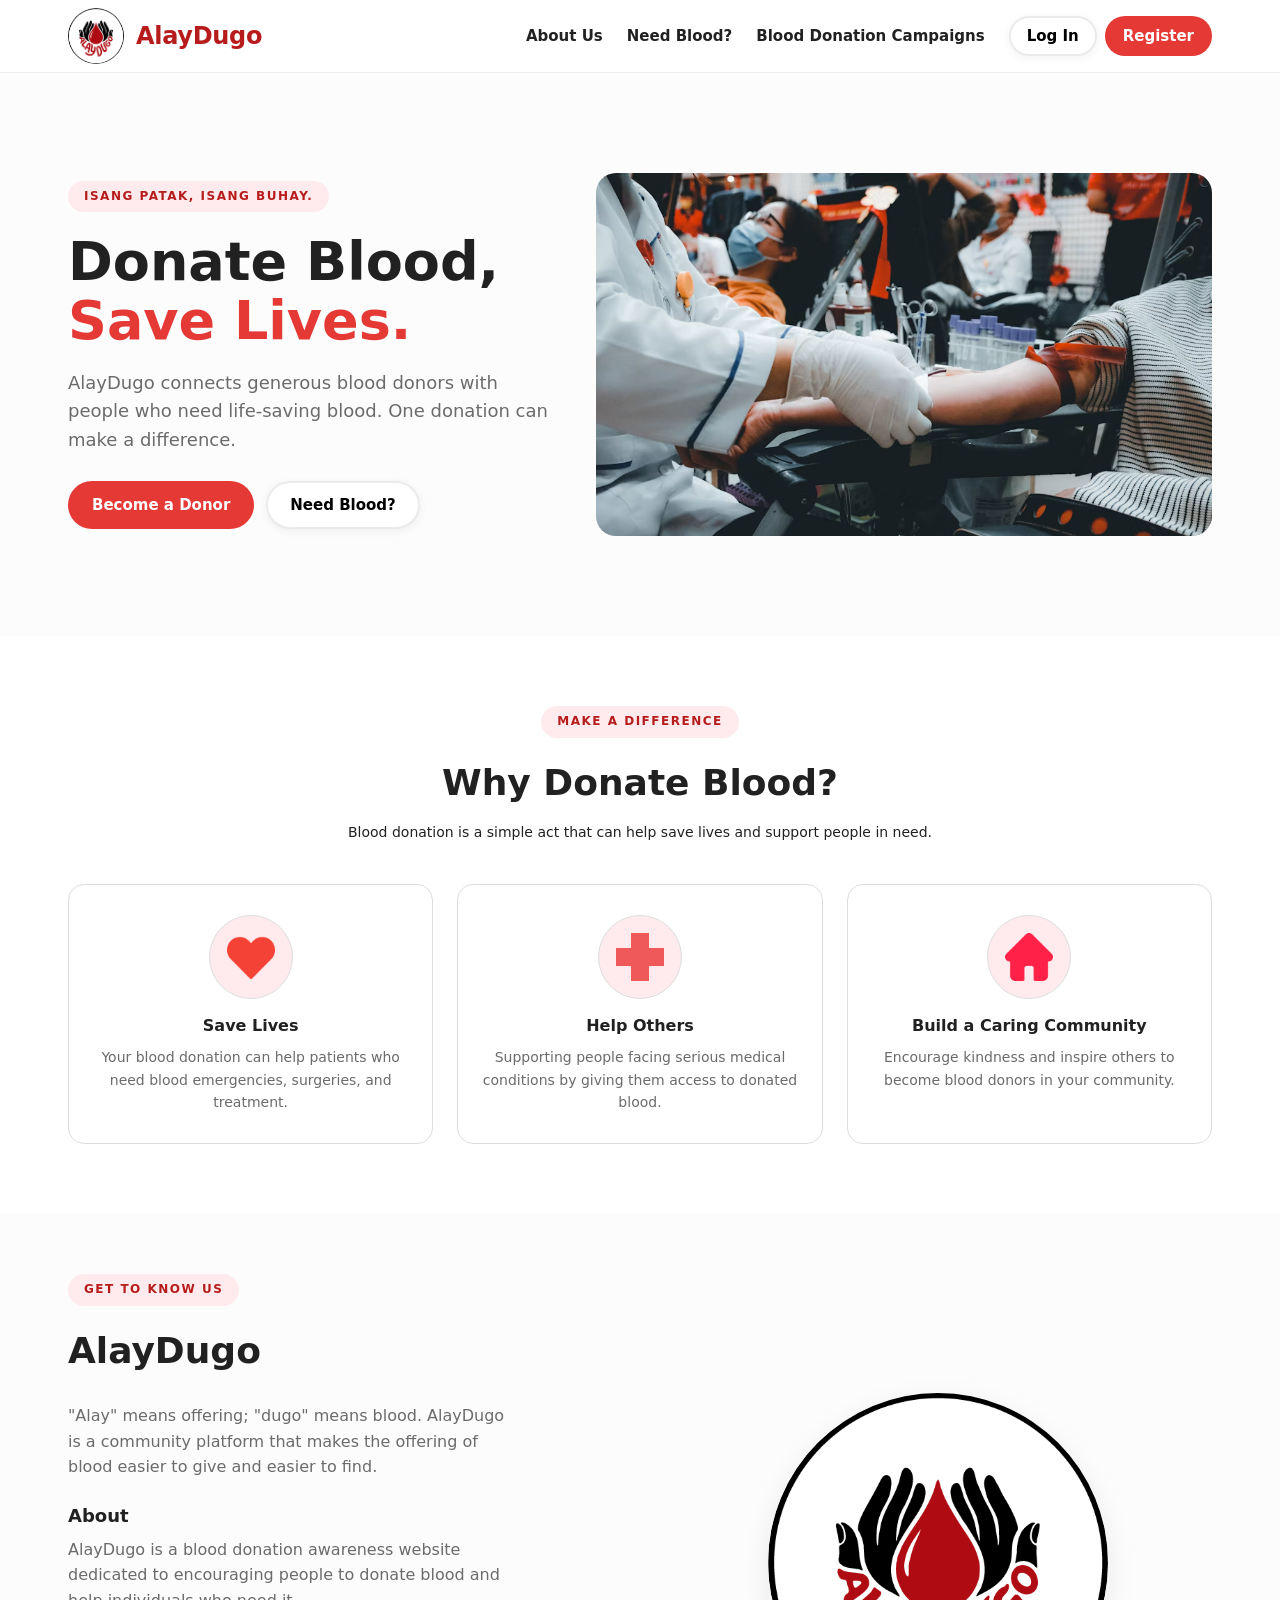
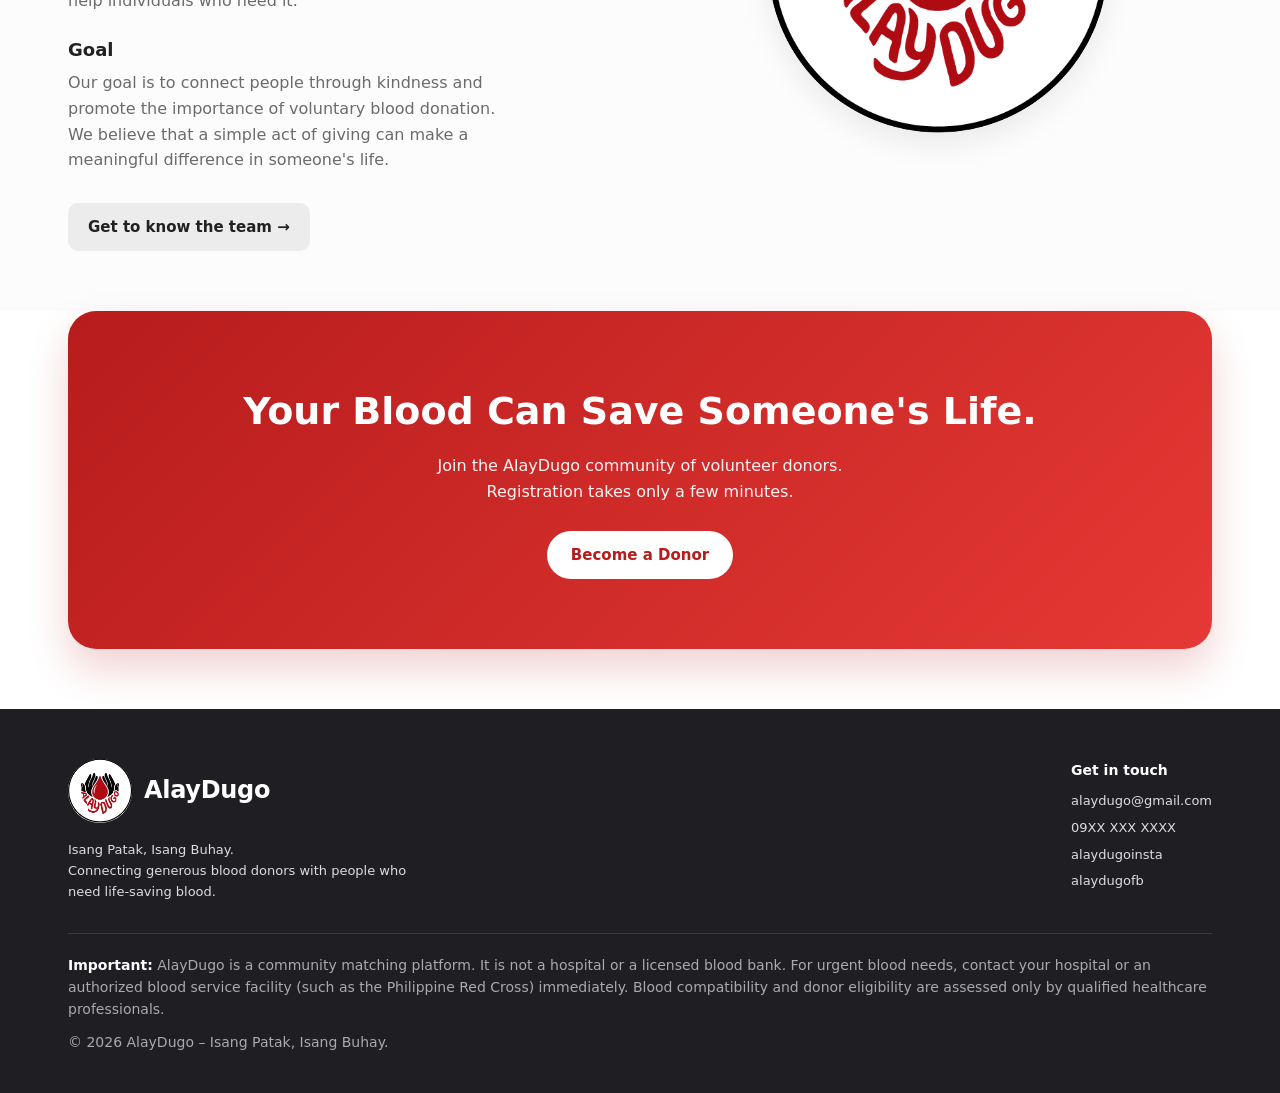
==== index.html @ a831f4d1 "Small changes" ====
<!DOCTYPE html>
<html lang="en">
<head>
  <meta charset="UTF-8">
  <meta name="viewport" content="width=device-width, initial-scale=1.0">
  <title>AlayDugo – Isang Patak, Isang Buhay</title>
  <link rel="stylesheet" href="style.css">
</head>
<body>

  <!-- Navbar -->
  <header>
    <div class="container nav">
      <a href="index.html" class="brand"><span class="brand-logo"><img src="icons/alaydugo-logo.jpg" alt=""></span><span class="brand-name">AlayDugo</span></a>
      <button id="menu-toggle" aria-label="Toggle menu">☰</button>
      <ul id="links">
        <li><a href="about.html">About Us</a></li>
        <li><a href="need_blood.html">Need Blood?</a></li>
        <li><a href="campaigns.html">Blood Donation Campaigns</a></li>
        <li><a href="auth.html#login" class="btn btn-login">Log In</a></li>
        <li><a href="auth.html#register" class="btn btn-red">Register</a></li>
      </ul>
    </div>
  </header>

  <!-- Hero -->
  <section class="hero">
    <div class="container">
      <div>
        <span class="pill">Isang Patak, Isang Buhay.</span>
        <h1>Donate Blood, <span>Save Lives.</span></h1>
        <p>AlayDugo connects generous blood donors with people who need life-saving blood. One donation can make a difference.</p>
        <div class="hero-buttons">
          <a href="auth.html#register" class="btn btn-red join-btn">Become a Donor</a>
          <a href="need_blood.html" class="btn btn-outline">Need Blood?</a>
        </div>
      </div>
      <div class="hero-img">
        <img src="icons/blood_donation.png" alt="Blood donation">
      </div>
    </div>
  </section>

  <!-- Why donate blood -->
  <section class="why" id="why">
    <div class="container">
      <span class="pill">Make a Difference</span>
      <h2>Why Donate Blood?</h2>
      <p class="sub">Blood donation is a simple act that can help save lives and support people in need.</p>

      <div class="cards">
        <div class="card">
          <div class="icon"><img src="icons/heart.png" alt="Save lives"></div>
          <h3>Save Lives</h3>
          <p>Your blood donation can help patients who need blood emergencies, surgeries, and treatment.</p>
        </div>
        <div class="card">
          <div class="icon"><img src="icons/cross.png" alt="Help others"></div>
          <h3>Help Others</h3>
          <p>Supporting people facing serious medical conditions by giving them access to donated blood.</p>
        </div>
        <div class="card">
          <div class="icon"><img src="icons/community.png" alt="Caring community"></div>
          <h3>Build a Caring Community</h3>
          <p>Encourage kindness and inspire others to become blood donors in your community.</p>
        </div>
      </div>
    </div>
  </section>

  <!-- Get to know us -->
  <section class="know">
    <div class="container">
      <div class="know-text">
      <span class="pill">Get to Know Us</span>
      <h2>AlayDugo</h2>
      <p>"Alay" means offering; "dugo" means blood. AlayDugo is a community platform that makes the offering of blood easier to give and easier to find.</p>

      <h3>About</h3>
      <p>AlayDugo is a blood donation awareness website dedicated to encouraging people to donate blood and help individuals who need it.</p>

      <h3>Goal</h3>
      <p>Our goal is to connect people through kindness and promote the importance of voluntary blood donation. We believe that a simple act of giving can make a meaningful difference in someone's life.</p>

      <a href="about.html" class="btn btn-grey">Get to know the team →</a>
      </div>
      <div class="know-logo"><img src="icons/alaydugo-logo.jpg" alt="AlayDugo logo"></div>
    </div>
  </section>

  <!-- Call to action -->
  <section class="cta-section">
    <div class="container">
      <div class="cta">
        <h2>Your Blood Can Save Someone's Life.</h2>
        <p>Join the AlayDugo community of volunteer donors. Registration takes only a few minutes.</p>
        <a href="auth.html#register" class="btn btn-white join-btn">Become a Donor</a>
      </div>
    </div>
  </section>

  <!-- Footer -->
  <footer>
    <div class="container">
      <div class="footer-top">
        <div>
          <a href="index.html" class="brand"><span class="brand-logo"><img src="icons/alaydugo-logo.jpg" alt=""></span><span class="brand-name">AlayDugo</span></a>
          <p class="tag">Isang Patak, Isang Buhay.<br>Connecting generous blood donors with people who need life-saving blood.</p>
        </div>
        <div class="footer-contact">
          <h4>Get in touch</h4>
          <p>alaydugo@gmail.com</p>
          <p>09XX XXX XXXX</p>
          <p>alaydugoinsta</p>
          <p>alaydugofb</p>
        </div>
      </div>

      <div class="footer-bottom">
        <p><strong>Important:</strong> AlayDugo is a community matching platform. It is not a hospital or a licensed blood bank. For urgent blood needs, contact your hospital or an authorized blood service facility (such as the Philippine Red Cross) immediately. Blood compatibility and donor eligibility are assessed only by qualified healthcare professionals.</p>
        <p>© 2026 AlayDugo – Isang Patak, Isang Buhay.</p>
      </div>
    </div>
  </footer>

  <script src="js/script.js"></script>
</body>
</html>
---- style.css ----
:root {
  --primary: #B71C1C;
  --secondary: #E53935;
  --bg: #FFFFFF;
  --light: #F8F9FA;
  --text: #212121;
  --pink: #FFEBEE;
  --muted: #6b6b6b;
  --nav-h: 72px;
}
* { box-sizing: border-box; margin: 0; padding: 0; }
html { scroll-behavior: smooth; }
body { font-family: "Segoe UI", system-ui, Arial, sans-serif; color: var(--text); background: var(--bg); line-height: 1.6; }
a { color: inherit; text-decoration: none; }
.container { max-width: 1240px; margin: 0 auto; padding: 0 48px; }

/* Buttons */
.btn { display: inline-block; padding: 12px 24px; border-radius: 999px; font-weight: 600; font-size: 15px; border: 0; cursor: pointer; transition: transform .2s, box-shadow .2s, background .2s; }
.btn:hover { transform: translateY(-2px); box-shadow: 0 8px 18px rgba(183, 28, 28, .2); }
.btn-red { background: var(--secondary); color: #fff; }
.btn-red:hover { background: var(--primary); }
.btn-white { background: #fff; color: var(--primary); }
.btn-grey { background: #ececec; color: var(--text); border-radius: 10px; padding: 12px 20px; }
.btn-grey:hover { background: var(--pink); color: var(--primary); }
.nav .btn.btn-login { background: #fff; color: #000; font-weight: 600; font-size: 15px; padding: 6px 16px; border: 2px solid #ebebeb; box-shadow: 0 2px 10px rgba(0,0,0,.06); }
.nav .btn.btn-login:hover { background: #fff; color: #000; border-color: #ebebeb; transform: translateY(-2px); box-shadow: 0 8px 18px rgba(183, 28, 28, .2); }

/* Pill label (Our Impact style) */
.pill { display: inline-block; background: var(--pink); color: var(--primary); font-weight: 700; font-size: 12px; letter-spacing: 1.5px; text-transform: uppercase; padding: 6px 16px; border-radius: 999px; }

/* Navbar */
header { position: sticky; top: 0; background: rgba(255,255,255,.95); backdrop-filter: blur(6px); border-bottom: 1px solid #eee; z-index: 10; }
.nav { display: flex; align-items: center; justify-content: space-between; height: var(--nav-h); }
.brand { display: inline-flex; align-items: center; gap: 12px; color: var(--primary); font-size: 24px; font-weight: 800; letter-spacing: -0.3px; }
/* The logo file has white space around the circle, so crop to the circle here */
.brand-logo, .know-logo { position: relative; display: block; flex-shrink: 0; border-radius: 50%; overflow: hidden; }
.brand-logo { width: 56px; height: 56px; }
.brand-logo img, .know-logo img { position: absolute; display: block; max-width: none; width: 209.84%; height: auto; left: -54.92%; top: -21.52%; }
footer .brand-logo { width: 64px; height: 64px; }
.nav ul { display: flex; align-items: center; gap: 24px; list-style: none; }
.nav ul a { font-size: 15px; font-weight: 600; transition: color .2s; }
.nav ul li:nth-last-child(2) { margin-right: -16px; }
.nav ul a:hover { color: var(--secondary); }
.nav .btn { padding: 8px 18px; color: #fff; }
.nav .btn:hover { color: #fff; }
#menu-toggle { display: none; background: none; border: 0; font-size: 26px; cursor: pointer; color: var(--text); }

/* Hero */
.hero { padding: 100px 0; background: #FCFCFD; }
.hero .container { display: grid; grid-template-columns: 0.9fr 1.1fr; align-items: center; gap: 24px; }.hero-img img { width: 100%; height: auto; display: block; border-radius: 20px; }
.hero .pill { margin-bottom: 20px; }
.hero h1 { font-size: 54px; line-height: 1.1; font-weight: 800; }
.hero h1 span { color: var(--secondary); display: block; }
.hero p { color: var(--muted); margin-top: 18px; max-width: 480px; font-size: 18px; }

/* Why donate */
.why { padding: 70px 0; text-align: center; }
.why h2 { font-size: 36px; font-weight: 900; margin: 16px 0 10px; }
.why .sub { font-size: 14px; font-weight: 500; }
.cards { display: grid; grid-template-columns: repeat(3, 1fr); gap: 24px; margin-top: 40px; }
.card { border: 1px solid #ddd; border-radius: 16px; padding: 30px 24px; background: #fff; transition: transform .2s, box-shadow .2s, border-color .2s; }
.card:hover { transform: translateY(-4px); box-shadow: 0 10px 24px rgba(0,0,0,.08); border-color: var(--secondary); }
.icon img { width: 48px; height: 48px; object-fit: contain; display: block; }
.icon { width: 84px; height: 84px; margin: 0 auto 14px; border: 1px solid #ddd; border-radius: 50%; display: grid; place-items: center; background: var(--pink); }
.icon svg { width: 26px; height: 26px; fill: var(--primary); }
.card h3 { font-size: 16px; margin-bottom: 8px; }
.card p { font-size: 14px; color: var(--muted); }

/* Get to know us */
.know { padding: 60px 0; background: #FCFCFD; }
.know .container { display: grid; grid-template-columns: 1fr 1fr; gap: 48px; align-items: center; }
.know-logo { width: 340px; height: 340px; justify-self: center; box-shadow: 0 10px 30px rgba(0,0,0,.08); }
.know h2 { font-size: 36px; font-weight: 900; margin: 16px 0 24px; }
.know h3 { font-size: 18px; margin-bottom: 6px; }
.know p { color: var(--muted); max-width: 440px; margin-bottom: 22px; }
.know .btn { margin-top: 8px; }

/* Meet the team (About Us page) */
.team { padding: 70px 0; text-align: center; }

/* Faded pink-to-white page background (About Us, Contact Us) */
.fade { background: #fff linear-gradient(180deg, #FFEBEE 0, #FFFFFF 380px) no-repeat; }

/* About Us intro */
.about-intro { padding: 60px 0 0; }
.about-intro h1 { font-size: 36px; font-weight: 900; line-height: 1.15; margin-bottom: 18px; }
.about-intro p { color: var(--muted); font-size: 16px; max-width: 950px; }
.team h1 { font-size: 40px; font-weight: 900; margin: 16px 0 10px; }
.team .sub { color: var(--muted); max-width: 600px; margin: 0 auto; }
.team-grid { display: grid; grid-template-columns: repeat(5, 1fr); gap: 24px; margin-top: 40px; }
.member { background: #fff; border-radius: 16px; padding: 36px 16px; box-shadow: 0 4px 20px rgba(0,0,0,.08); transition: transform .2s, box-shadow .2s; }
.member:hover { transform: translateY(-4px); box-shadow: 0 10px 24px rgba(183, 28, 28, .15); }
.avatar { width: 100px; height: 100px; border-radius: 50%; background: var(--pink); display: grid; place-items: center; margin: 0 auto 20px; }
.avatar svg { width: 44px; height: 44px; fill: var(--primary); }
.member h3 { font-size: 18px; margin-bottom: 4px; }
.member p { color: var(--secondary); font-size: 15px; }

/* Contact page */
.contact { background: #fff linear-gradient(180deg, #FFEBEE 0, #FFFFFF 380px) no-repeat; padding: 70px 0; }
.contact-head { text-align: center; }
.contact-head h1, .contact-head h2 { font-size: 36px; font-weight: 900; }
.contact-head p { color: var(--muted); font-size: 15px; margin-top: 8px; }
.contact-grid { display: grid; grid-template-columns: repeat(2, 1fr); gap: 24px; max-width: 820px; margin: 40px auto 0; }
.contact-card { background: #fff; border-radius: 14px; padding: 28px 20px; text-align: center; box-shadow: 0 4px 16px rgba(0,0,0,.06); transition: transform .2s, box-shadow .2s; }
.contact-card:hover { transform: translateY(-4px); box-shadow: 0 10px 24px rgba(0,0,0,.1); }
.c-icon { width: 48px; height: 48px; margin: 0 auto 12px; border-radius: 50%; background: var(--pink); display: grid; place-items: center; }
.c-icon svg { width: 22px; height: 22px; fill: none; stroke: var(--primary); stroke-width: 2; stroke-linecap: round; stroke-linejoin: round; }
.c-icon img { width: 24px; height: 24px; object-fit: contain; display: block; }
.contact-card h3 { font-size: 16px; margin-bottom: 6px; }
.contact-card p { color: var(--muted); font-size: 14px; margin-bottom: 10px; }
.contact-card strong { color: var(--primary); font-size: 14px; }

.contact-merged { background: none; padding: 30px 0 70px; scroll-margin-top: calc(var(--nav-h) + 16px); }

/* Campaigns page (filters only for now) */
.campaigns { padding: 0 0 70px; }
.filters { display: grid; grid-template-columns: 2fr 1.4fr 1fr 1fr auto; gap: 20px; align-items: end; background: #fff; border: 1px solid #eee; border-radius: 22px; padding: 26px 28px; box-shadow: 0 6px 24px rgba(0,0,0,.05); margin-top: 50px; }
.filters label { display: block; font-weight: 600; font-size: 15px; margin-bottom: 8px; }
.filters input, .filters select { width: 100%; height: 50px; padding: 0 18px; border: 1px solid #ddd; border-radius: 12px; font: inherit; font-size: 15px; color: var(--text); background: #fff; }
.filters input:focus, .filters select:focus { outline: none; border-color: var(--secondary); }
.filters .btn-reset { background: #fff; color: #000; border: 2px solid #ebebeb; height: 50px; padding: 0 28px; font-weight: 600; box-shadow: 0 2px 10px rgba(0,0,0,.06); }

/* Need Blood page (static for now) */
.filters-donor { grid-template-columns: 1fr 2fr 1fr auto; }
.donor-count { color: var(--muted); font-size: 14px; margin: 28px 0 14px; }
.donor-grid { display: grid; grid-template-columns: repeat(3, 1fr); gap: 24px; }
.donor-card { display: flex; flex-direction: column; background: #fff; border: 1px solid #eee; border-radius: 22px; padding: 26px; box-shadow: 0 6px 24px rgba(0,0,0,.05); transition: transform .2s, box-shadow .2s; }
.donor-card:hover { transform: translateY(-4px); box-shadow: 0 10px 28px rgba(0,0,0,.09); }
.donor-top { display: flex; gap: 14px; align-items: center; margin-bottom: 14px; }
.badge-type { background: var(--pink); color: var(--primary); font-weight: 800; border-radius: 12px; padding: 12px 14px; min-width: 56px; text-align: center; }
.donor-top h3 { font-size: 18px; margin-bottom: 4px; }
.badge-avail.off { background: #eceff1; color: #546e7a; }
.badge-avail { display: inline-block; background: #E3F5E8; color: #1B6B35; font-size: 13px; font-weight: 600; padding: 2px 12px; border-radius: 999px; }
.donor-loc { color: var(--muted); font-size: 15px; margin-bottom: 8px; }
.btn-inquiry { display: block; width: 100%; margin-top: auto; background: #fff; color: var(--primary); border: 1px solid var(--primary); border-radius: 12px; padding: 12px; font-weight: 700; }
.btn-inquiry:hover { background: var(--pink); box-shadow: none; }

/* Inquiry popup */
.modal { position: fixed; inset: 0; background: rgba(0,0,0,.5); display: none; place-items: center; padding: 20px; z-index: 100; }
.modal.open { display: grid; }
.modal-box { background: #fff; border-radius: 20px; padding: 28px; width: 100%; max-width: 560px; max-height: 90vh; overflow-y: auto; }
.modal-box h3 { font-size: 20px; }
.modal-info { background: #E8F0FE; color: #1a4a8a; border-radius: 12px; padding: 16px 18px; margin: 16px 0 20px; font-size: 15px; }
.modal-box label { display: block; font-weight: 700; margin-bottom: 8px; }
.modal-box textarea { width: 100%; height: 110px; padding: 12px 14px; border: 1px solid #ccc; border-radius: 12px; font: inherit; font-size: 16px; resize: vertical; }
.modal-box textarea:focus { outline: none; border-color: #212121; }
.modal-actions { display: flex; justify-content: flex-end; gap: 12px; margin-top: 20px; }
.modal-actions .btn { border-radius: 10px; padding: 12px 22px; font-weight: 700; }
.modal-cancel { background: #f0f0f0; color: var(--text); }
.modal-send { background: var(--primary); color: #fff; }

.notice + .filters { margin-top: 24px; }

/* Visit our headquarter */
.hq { display: grid; grid-template-columns: 1fr 1.2fr; gap: 50px; align-items: center; margin-top: 80px; }
.hq h2 { font-size: 32px; font-weight: 900; margin-bottom: 14px; }
.hq > div > p { color: var(--muted); max-width: 400px; margin-bottom: 20px; }
.hq-card { display: flex; gap: 14px; align-items: flex-start; background: var(--pink); border-radius: 12px; padding: 18px 20px; max-width: 400px; }
.hq-card .c-icon { margin: 0; flex-shrink: 0; width: 38px; height: 38px; background: #fff; }
.hq-card .c-icon img { width: 20px; height: 20px; }
.hq-card h3 { font-size: 16px; margin-bottom: 4px; }
.hq-card p { color: var(--muted); font-size: 14px; margin: 0; }
.map iframe { width: 100%; height: 340px; border: 0; border-radius: 20px; box-shadow: 0 10px 30px rgba(0,0,0,.12); display: block; }

/* CTA */
.cta-section { padding: 0 0 60px; }
.cta { background: linear-gradient(135deg, var(--primary), var(--secondary)); color: #fff; text-align: center; border-radius: 28px; padding: 70px 24px; box-shadow: 0 20px 40px rgba(183, 28, 28, .2); }
.cta h2 { font-size: 38px; margin-bottom: 12px; }
.cta p { max-width: 460px; margin: 0 auto 26px; opacity: .95; }
.notice { margin-top: 24px; background: #FFF3D6; border: 1px solid #f0dca0; color: #5c4400; padding: 14px 18px; border-radius: 10px; font-size: 15px; }

/* Hero buttons */
.hero-buttons { display: flex; gap: 12px; flex-wrap: wrap; margin-top: 26px; }
.btn-outline { background: #fff; color: #000; border: 2px solid #ebebeb; padding: 10px 22px; box-shadow: 0 2px 10px rgba(0,0,0,.06); }

/* Auth page (log in / register / forgot password) */
.auth { padding: 50px 0 70px; }
.auth-card { background: #fff; border: 1px solid #eee; border-radius: 22px; padding: 40px; max-width: 620px; margin: 0 auto; box-shadow: 0 6px 24px rgba(0,0,0,.05); }
.auth-card h1 { font-size: 30px; font-weight: 900; line-height: 1.2; margin-bottom: 8px; }
.auth-card .auth-sub { color: var(--muted); font-size: 15px; margin-bottom: 22px; }
.auth-card label.lbl { display: block; font-weight: 600; font-size: 14px; margin-bottom: 6px; }
.req { color: var(--secondary); }
.field { margin-bottom: 16px; }
.field input, .field select { width: 100%; height: 48px; padding: 0 14px; border: 1px solid #ddd; border-radius: 12px; font: inherit; font-size: 15px; color: var(--text); background: #fff; }
.field input[type="file"] { height: auto; padding: 0; border: 0; border-radius: 0; background: none; font-size: 15px; }
.field input:focus, .field select:focus { outline: none; border-color: var(--secondary); }
.hint { display: block; font-size: 12px; color: var(--muted); margin-top: 6px; }
.row2 { display: grid; grid-template-columns: 1fr 1fr; gap: 16px; }
.roles { display: grid; grid-template-columns: 1fr 1fr; gap: 14px; margin-bottom: 20px; }
.role { display: block; border: 1px solid #ddd; border-radius: 12px; padding: 14px 16px; cursor: pointer; transition: background .2s, border-color .2s; }
.role input { display: block; margin: 0 auto 8px; accent-color: var(--primary); }
.role strong { display: block; font-size: 14px; }
.role span { font-size: 13px; color: var(--muted); }
.role.selected { background: var(--pink); border-color: var(--primary); }
.consent { display: flex; gap: 10px; align-items: flex-start; font-size: 13px; margin: 6px 0 20px; }
.consent input { width: 18px; height: 18px; margin-top: 2px; flex-shrink: 0; accent-color: var(--primary); }
.auth-card a.red, .consent a { color: var(--primary); }
.btn-auth { display: block; width: 100%; background: var(--primary); color: #fff; padding: 16px; font-size: 16px; border-radius: 999px; box-shadow: 0 10px 20px rgba(183, 28, 28, .25); }
.btn-auth:hover { background: var(--primary); }
.auth-switch { text-align: center; font-size: 14px; color: var(--muted); margin-top: 16px; }
.auth-switch a { color: var(--primary); }
.forgot-link { text-align: right; font-size: 14px; margin: -4px 0 18px; }
.forgot-link a { color: var(--primary); }
.view[hidden] { display: none; }
.form-error { color: var(--primary); font-size: 13px; margin: -10px 0 14px; }
.form-error[hidden] { display: none; }

/* Hidden buttons stay hidden */
.btn[hidden], .join-btn[hidden] { display: none; }

/* Heading row with the New campaign button on the right */
.intro-row { display: flex; justify-content: space-between; align-items: flex-start; gap: 20px; flex-wrap: wrap; }
.intro-row > div { flex: 1 1 0; min-width: 280px; }
.intro-row .btn { flex-shrink: 0; white-space: nowrap; }
.btn-new { background: var(--primary); color: #fff; padding: 14px 26px; font-size: 16px; box-shadow: 0 10px 20px rgba(183, 28, 28, .25); }
.btn-new:hover { background: var(--primary); }

/* Login required card */
.gate-section { padding: 40px 0 70px; }
.gate-card { background: #fff; border: 1px solid #eee; border-radius: 22px; padding: 40px 32px; max-width: 760px; margin: 0 auto; text-align: center; box-shadow: 0 6px 24px rgba(0,0,0,.05); }
.gate-icon { width: 80px; height: 80px; border-radius: 20px; background: var(--pink); display: grid; place-items: center; margin: 0 auto 18px; }
.gate-icon img { width: 36px; height: 36px; object-fit: contain; display: block; }
.gate-card h2 { font-size: 24px; font-weight: 800; margin-bottom: 8px; }
.gate-card p { color: var(--muted); font-size: 17px; max-width: 560px; margin: 0 auto 24px; }
.gate-buttons { display: flex; gap: 14px; justify-content: center; flex-wrap: wrap; }
.btn-solid { background: var(--primary); color: #fff; padding: 14px 34px; font-size: 16px; box-shadow: 0 10px 20px rgba(183, 28, 28, .25); }
.btn-solid:hover { background: var(--primary); }
.btn-ring { background: #fff; color: var(--primary); border: 2px solid var(--primary); padding: 12px 32px; font-size: 16px; }

/* Campaigns */
.filters-camp { grid-template-columns: 2fr 1.4fr 1fr auto; }
.camp-grid { display: grid; grid-template-columns: repeat(3, 1fr); gap: 24px; margin-top: 28px; }
.camp-card { background: #fff; border-radius: 22px; overflow: hidden; box-shadow: 0 8px 28px rgba(0,0,0,.08); transition: transform .2s, box-shadow .2s; }
.camp-card:hover { transform: translateY(-4px); box-shadow: 0 12px 32px rgba(0,0,0,.12); }
.camp-img { position: relative; height: 170px; background: linear-gradient(135deg, var(--secondary), var(--primary)); display: grid; place-items: center; }
.camp-img > img { position: absolute; inset: 0; width: 100%; height: 100%; object-fit: cover; }
.camp-img > svg { width: 44px; height: 44px; fill: rgba(255,255,255,.35); stroke: #fff; stroke-width: 1.5; stroke-linejoin: round; }
.camp-date { position: absolute; top: 12px; left: 12px; background: #fff; border-radius: 12px; padding: 4px 12px; text-align: center; line-height: 1.2; z-index: 1; }
.camp-date span { display: block; }
.camp-date .m { font-size: 11px; font-weight: 800; letter-spacing: 1px; color: var(--primary); }
.camp-date .d { font-size: 18px; font-weight: 800; }
.camp-delete { position: absolute; top: 12px; right: 12px; background: #fff; color: var(--primary); border: 0; border-radius: 999px; padding: 6px 14px; font-size: 13px; font-weight: 700; cursor: pointer; z-index: 1; box-shadow: 0 2px 8px rgba(0,0,0,.15); }
.camp-delete:hover { background: var(--pink); }
.camp-body { padding: 22px; }
.camp-body h3 { font-size: 20px; margin-bottom: 12px; }
.camp-meta { list-style: none; font-size: 14px; color: var(--muted); margin-bottom: 12px; }
.camp-meta li { display: flex; align-items: center; gap: 10px; margin-bottom: 6px; }
.camp-meta svg { width: 16px; height: 16px; flex-shrink: 0; fill: none; stroke: currentColor; stroke-width: 2; stroke-linecap: round; stroke-linejoin: round; }
.camp-desc { color: var(--muted); font-size: 15px; margin-bottom: 18px; }
.btn-register { display: block; width: 100%; background: var(--primary); color: #fff; border: 2px solid var(--primary); padding: 11px; font-weight: 600; }
.btn-register:hover { background: var(--primary); }
.btn-register.registered { background: #fff; color: #000; border-color: #ebebeb; box-shadow: 0 2px 10px rgba(0,0,0,.06); }

/* Popups */
.modal-head { display: flex; justify-content: space-between; align-items: center; margin-bottom: 12px; }
.modal-x { background: none; border: 0; font-size: 28px; line-height: 1; cursor: pointer; color: var(--muted); }
.camp-modal, .confirm-box { max-width: 520px; }
.camp-modal .modal-actions .btn, .confirm-box .modal-actions .btn { border-radius: 999px; }
.camp-modal .modal-cancel, .confirm-box .modal-cancel { background: #fff; border: 2px solid #ebebeb; }
.field textarea { width: 100%; height: 90px; padding: 10px 14px; border: 1px solid #ddd; border-radius: 12px; font: inherit; font-size: 15px; resize: vertical; }
.field textarea:focus { outline: none; border-color: var(--secondary); }

/* Donor extras (Find Blood Donors) */
.upload-box { border: 1.5px dashed #e8a0a8; background: #FFF3F4; border-radius: 12px; padding: 14px; }
.modal-box textarea::placeholder { color: #999; }
.modal-lead { color: var(--muted); font-size: 16px; margin-bottom: 22px; }
.switch-row { display: flex; align-items: center; gap: 14px; margin-bottom: 16px; font-size: 17px; cursor: pointer; position: relative; }
.switch-row input { position: absolute; opacity: 0; width: 0; height: 0; }
.switch { position: relative; width: 52px; height: 30px; background: #cfd8dc; border-radius: 999px; flex-shrink: 0; transition: background .2s; }
.switch::after { content: ""; position: absolute; top: 3px; left: 3px; width: 24px; height: 24px; border-radius: 50%; background: #fff; box-shadow: 0 1px 3px rgba(0,0,0,.3); transition: transform .2s; }
.switch-row input:checked + .switch { background: #1e8449; }
.switch-row input:checked + .switch::after { transform: translateX(22px); }
.switch-row input:focus-visible + .switch { outline: 2px solid var(--primary); outline-offset: 2px; }

/* Popup labels must not override these */
.modal-box .switch-row { display: flex; font-weight: 400; margin-bottom: 16px; }
.modal-box .consent { display: flex; font-weight: 400; margin: 6px 0 20px; }

/* Toast message */
.toast { position: fixed; right: 24px; bottom: 24px; background: #263238; color: #fff; padding: 18px 28px; border-radius: 16px; font-size: 17px; z-index: 200; opacity: 0; transform: translateY(10px); transition: opacity .3s, transform .3s; }
.toast.show { opacity: 1; transform: none; }

/* Donor notes and blood requests (Find Blood Donors) */
.donor-last, .donor-notes { color: var(--muted); font-size: 14px; margin-bottom: 8px; }
.donor-last strong, .donor-notes strong { color: var(--text); }
/* whatever the last line of text is, keep a gap above the Send Inquiry button */
.donor-card > p:last-of-type { margin-bottom: 16px; }
.requests { margin-top: 70px; text-align: left; }
.requests h2 { font-size: 32px; font-weight: 900; margin: 14px 0 8px; }
.rq-sub { color: var(--muted); max-width: 560px; margin-bottom: 30px; }
.rq-grid { display: grid; grid-template-columns: repeat(2, 1fr); gap: 24px; }
.rq-card { display: flex; flex-direction: column; background: #fff; border: 1px solid #f3d3d8; border-radius: 18px; padding: 22px 24px; }
.rq-top { display: flex; justify-content: space-between; align-items: center; margin-bottom: 14px; }
.rq-units { color: var(--primary); font-weight: 700; font-size: 14px; }
.rq-card h3 { font-size: 20px; margin-bottom: 12px; }
.rq-card p { font-size: 14px; color: var(--muted); margin-bottom: 8px; }
.rq-card p strong { color: var(--text); }
.rq-info { background: var(--pink); border-radius: 10px; padding: 12px 14px; margin: 6px 0 18px; }
.rq-spacer { flex: 1; min-height: 14px; }
.btn-apply { display: block; width: 100%; margin-top: auto; background: var(--primary); color: #fff; padding: 14px; font-weight: 700; }
.btn-apply:hover { background: var(--primary); }
.modal-box.rq-modal { max-width: 720px; }
.rq-modal .req { color: var(--text); }
.rq-modal .field input:focus, .rq-modal .field select:focus, .rq-modal .field textarea:focus { border-color: #212121; }

/* Footer */
footer { background: #1f1f23; color: #ddd; padding: 50px 0 30px; }
footer .brand { color: #fff; }
footer .tag { margin-top: 10px; max-width: 360px; font-size: 13px; }
.footer-top { display: flex; justify-content: space-between; gap: 30px; flex-wrap: wrap; }
.footer-contact h4 { font-size: 14px; color: #fff; margin-bottom: 10px; }
.footer-contact p { display: flex; align-items: center; gap: 8px; font-size: 13px; margin-bottom: 6px; }
.footer-bottom { border-top: 1px solid #3a3a40; margin-top: 30px; padding-top: 20px; font-size: 14px; color: #aaa; }
.footer-bottom p { margin-bottom: 10px; }
.footer-bottom strong { color: #fff; }

/* Responsive */
@media (max-width: 800px) {
  :root { --nav-h: 64px; }
  .brand { font-size: 20px; gap: 10px; }
  .brand-logo { width: 44px; height: 44px; }
  .know .container { grid-template-columns: 1fr; }
  .know-logo { width: 240px; height: 240px; }
  .container { padding: 0 20px; }
  .hero .container { grid-template-columns: 1fr; }
  #menu-toggle { display: block; }
  .nav ul { display: none; position: absolute; top: var(--nav-h); left: 0; right: 0; background: #fff; flex-direction: column; align-items: flex-start; padding: 16px 20px 20px; border-bottom: 1px solid #eee; }
  .nav ul.open { display: flex; }
  .hero { padding: 40px 0; }
  .hero h1 { font-size: 40px; }
  .cards { grid-template-columns: 1fr; }
  .cta h2 { font-size: 28px; }
  .team-grid { grid-template-columns: repeat(2, 1fr); }
  .contact-grid, .hq, .filters { grid-template-columns: 1fr; }
  .donor-grid, .camp-grid, .rq-grid { grid-template-columns: 1fr; }
  .row2, .roles { grid-template-columns: 1fr; }
  .auth-card { padding: 28px 20px; }
}
@media (min-width: 801px) and (max-width: 1000px) {
  .team-grid { grid-template-columns: repeat(3, 1fr); }
  .donor-grid, .camp-grid { grid-template-columns: repeat(2, 1fr); }
}
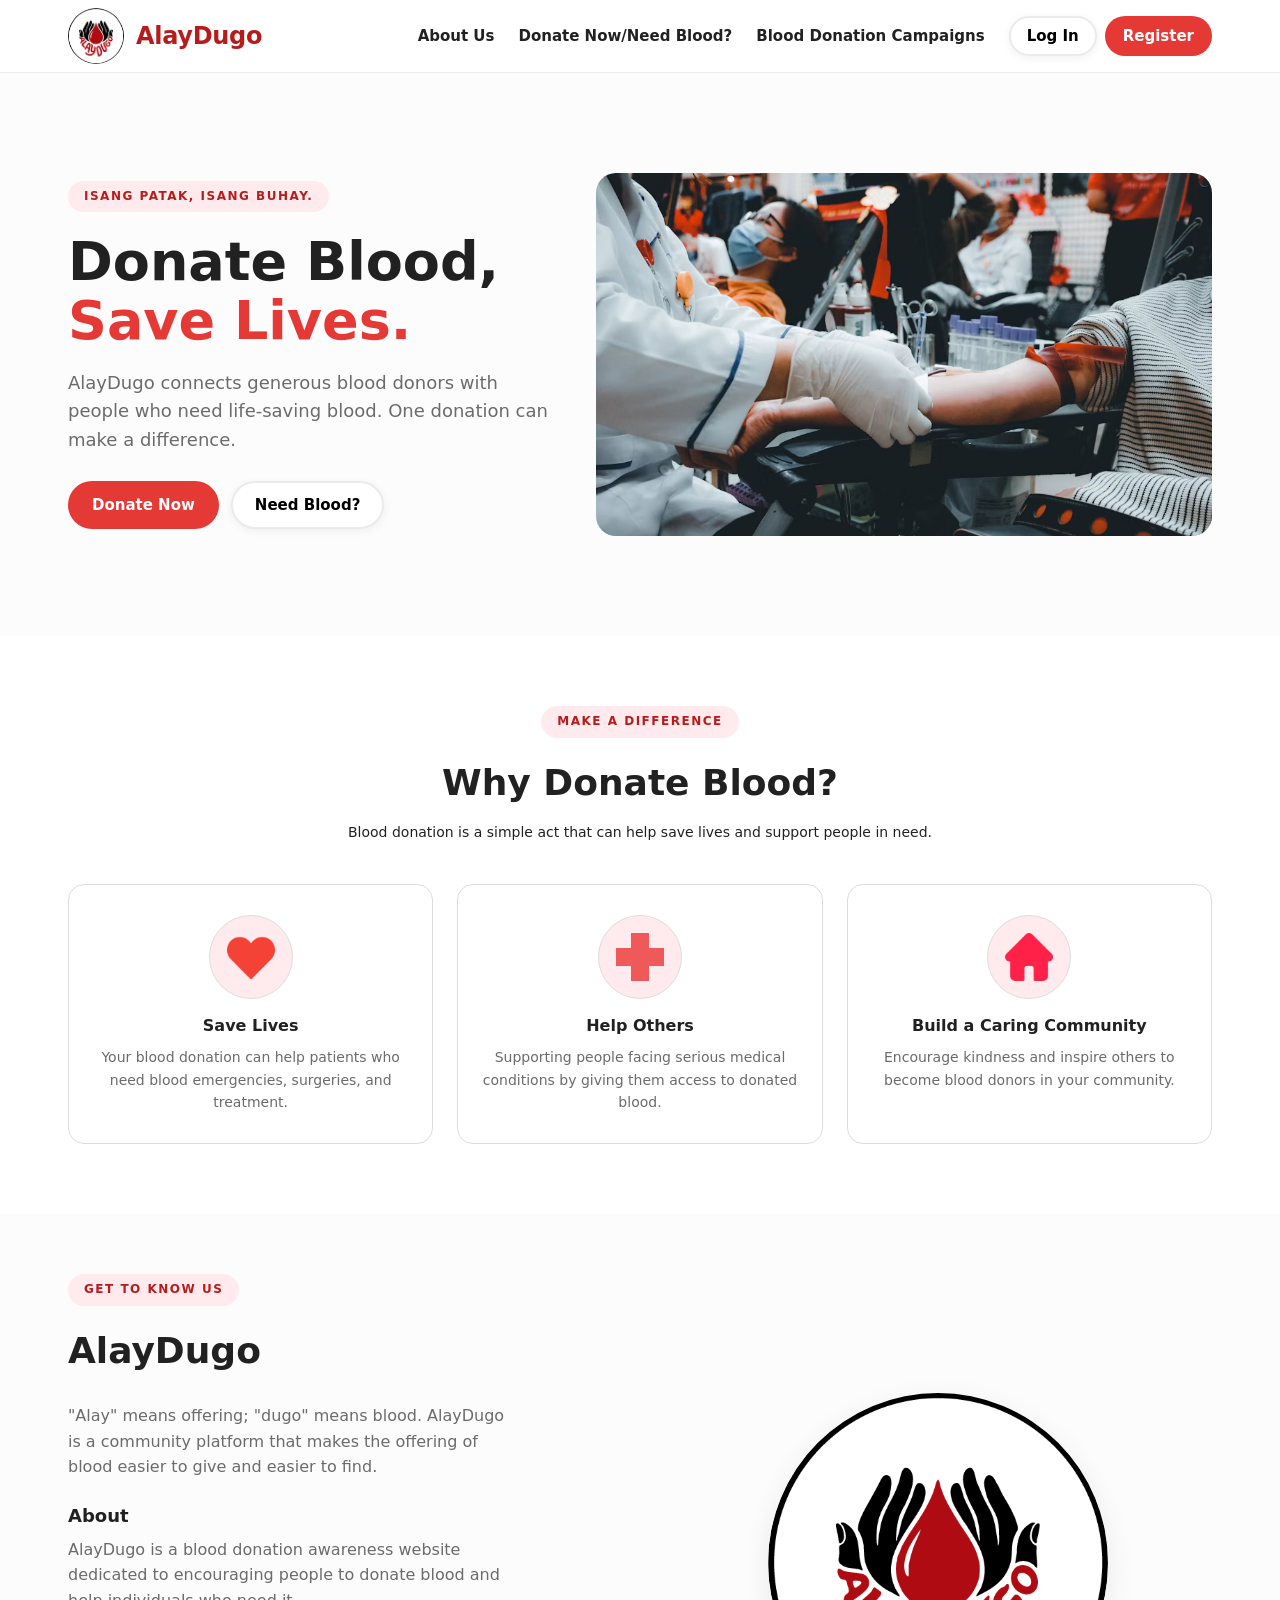
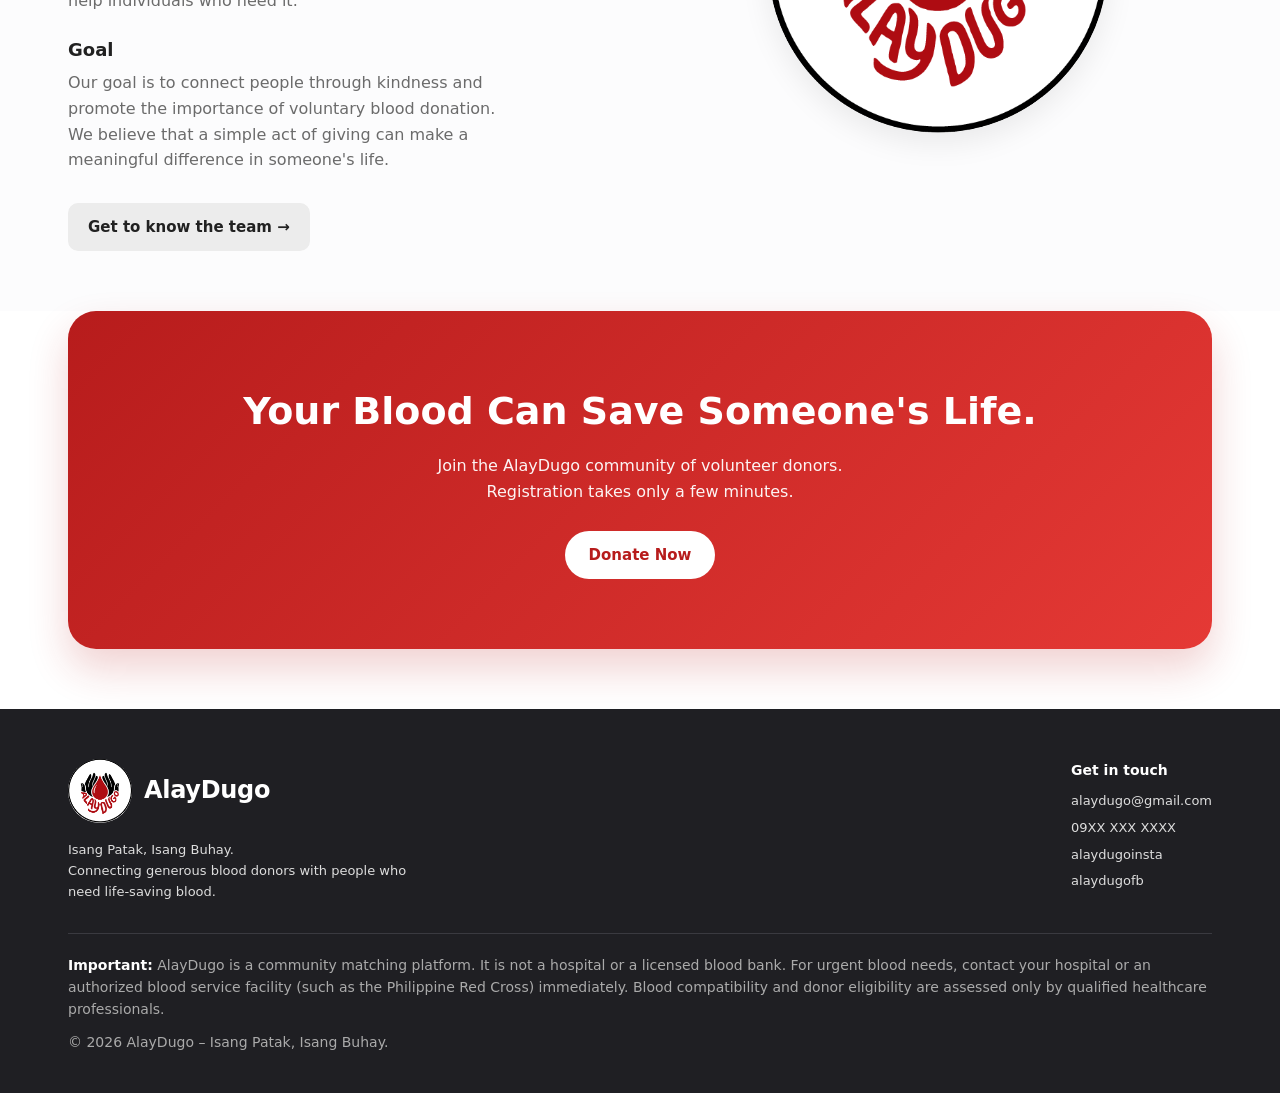
==== commit 83170b44: "big changes in need blood page" ====
--- a/index.html
+++ b/index.html
@@ -4,6 +4,7 @@
   <meta charset="UTF-8">
   <meta name="viewport" content="width=device-width, initial-scale=1.0">
   <title>AlayDugo – Isang Patak, Isang Buhay</title>
+  <link rel="icon" type="image/png" href="icons/favicon.png">
   <link rel="stylesheet" href="style.css">
 </head>
 <body>
@@ -15,7 +16,7 @@
       <button id="menu-toggle" aria-label="Toggle menu">☰</button>
       <ul id="links">
         <li><a href="about.html">About Us</a></li>
-        <li><a href="need_blood.html">Need Blood?</a></li>
+        <li><a href="need_blood.html">Donate Now/Need Blood?</a></li>
         <li><a href="campaigns.html">Blood Donation Campaigns</a></li>
         <li><a href="auth.html#login" class="btn btn-login">Log In</a></li>
         <li><a href="auth.html#register" class="btn btn-red">Register</a></li>
@@ -31,7 +32,7 @@
         <h1>Donate Blood, <span>Save Lives.</span></h1>
         <p>AlayDugo connects generous blood donors with people who need life-saving blood. One donation can make a difference.</p>
         <div class="hero-buttons">
-          <a href="auth.html#register" class="btn btn-red join-btn">Become a Donor</a>
+          <a href="need_blood.html" class="btn btn-red">Donate Now</a>
           <a href="need_blood.html" class="btn btn-outline">Need Blood?</a>
         </div>
       </div>
@@ -94,7 +95,7 @@
       <div class="cta">
         <h2>Your Blood Can Save Someone's Life.</h2>
         <p>Join the AlayDugo community of volunteer donors. Registration takes only a few minutes.</p>
-        <a href="auth.html#register" class="btn btn-white join-btn">Become a Donor</a>
+        <a href="need_blood.html" class="btn btn-white">Donate Now</a>
       </div>
     </div>
   </section>
--- a/style.css
+++ b/style.css
@@ -122,6 +122,33 @@
 
 /* Need Blood page (static for now) */
 .filters-donor { grid-template-columns: 1fr 2fr 1fr auto; }
+.filters-find { grid-template-columns: 1fr 1fr auto; }
+.find-error { margin: 14px 0 0; font-size: 14px; }
+.res-h { font-size: 24px; font-weight: 800; margin: 36px 0 16px; }
+#res-top { margin-bottom: 8px; }
+.hosp-list { display: grid; grid-template-columns: repeat(2, 1fr); gap: 24px; }
+.hosp-card { display: flex; flex-direction: column; background: #fff; border: 1px solid #eee; border-radius: 22px; padding: 26px; box-shadow: 0 6px 24px rgba(0,0,0,.05); }
+.hosp-card.top { border: 2px solid var(--secondary); max-width: 640px; box-shadow: 0 10px 30px rgba(183,28,28,.12); }
+.hosp-flag { align-self: flex-start; background: var(--primary); color: #fff; font-size: 12px; font-weight: 700; letter-spacing: .5px; padding: 4px 14px; border-radius: 999px; margin-bottom: 14px; }
+.hosp-head { display: flex; gap: 14px; align-items: center; margin-bottom: 16px; }
+.hosp-rank { background: var(--pink); color: var(--primary); font-weight: 800; border-radius: 12px; padding: 10px 14px; min-width: 56px; text-align: center; }
+.hosp-units { display: flex; align-items: baseline; gap: 10px; background: var(--pink); border-radius: 14px; padding: 14px 18px; margin-bottom: 16px; }
+.hosp-units-num { font-size: 34px; font-weight: 800; color: var(--primary); line-height: 1; }
+.hosp-units-text { font-size: 15px; font-weight: 600; }
+.hosp-need { font-weight: 700; color: var(--primary); margin-bottom: 12px; }
+.hosp-need.urgent { color: #b00020; }
+.hosp-dates { background: #f6f8fa; border-radius: 14px; padding: 14px 18px; margin-bottom: 16px; font-size: 14px; }
+.hosp-dates ul { list-style: none; margin-top: 8px; }
+.hosp-dates li { margin-bottom: 4px; color: var(--muted); }
+.hosp-head h3 { font-size: 18px; margin-bottom: 2px; }
+.hosp-area { color: var(--muted); font-size: 14px; }
+.hosp-row { color: var(--muted); font-size: 14px; margin-bottom: 8px; }
+.hosp-row strong { color: var(--text); }
+.hosp-btn { margin-top: auto; }
+.hosp-card .hosp-row:last-of-type { margin-bottom: 16px; }
+.badge-avail.low { background: #FFF3D6; color: #8a6100; }
+.res-none { background: #fff; border: 1px solid #eee; border-radius: 16px; padding: 20px 24px; color: var(--muted); }
+.sample-note { margin-top: 28px; font-size: 13px; color: var(--muted); }
 .donor-count { color: var(--muted); font-size: 14px; margin: 28px 0 14px; }
 .donor-grid { display: grid; grid-template-columns: repeat(3, 1fr); gap: 24px; }
 .donor-card { display: flex; flex-direction: column; background: #fff; border: 1px solid #eee; border-radius: 22px; padding: 26px; box-shadow: 0 6px 24px rgba(0,0,0,.05); transition: transform .2s, box-shadow .2s; }
@@ -239,8 +266,12 @@
 .camp-date span { display: block; }
 .camp-date .m { font-size: 11px; font-weight: 800; letter-spacing: 1px; color: var(--primary); }
 .camp-date .d { font-size: 18px; font-weight: 800; }
-.camp-delete { position: absolute; top: 12px; right: 12px; background: #fff; color: var(--primary); border: 0; border-radius: 999px; padding: 6px 14px; font-size: 13px; font-weight: 700; cursor: pointer; z-index: 1; box-shadow: 0 2px 8px rgba(0,0,0,.15); }
+.camp-delete { position: absolute; top: 12px; right: 12px; width: 32px; height: 32px; background: #fff; border: 0; border-radius: 50%; display: grid; place-items: center; cursor: pointer; z-index: 1; box-shadow: 0 2px 8px rgba(0,0,0,.15); }
+.camp-delete img { width: 16px; height: 16px; object-fit: contain; display: block; }
 .camp-delete:hover { background: var(--pink); }
+.camp-edit { position: absolute; top: 12px; right: 52px; width: 32px; height: 32px; background: #fff; border: 0; border-radius: 50%; display: grid; place-items: center; cursor: pointer; z-index: 1; box-shadow: 0 2px 8px rgba(0,0,0,.15); }
+.camp-edit:hover { background: var(--pink); }
+.camp-edit img { width: 16px; height: 16px; object-fit: contain; display: block; }
 .camp-body { padding: 22px; }
 .camp-body h3 { font-size: 20px; margin-bottom: 12px; }
 .camp-meta { list-style: none; font-size: 14px; color: var(--muted); margin-bottom: 12px; }
@@ -332,6 +363,7 @@
   .cta h2 { font-size: 28px; }
   .team-grid { grid-template-columns: repeat(2, 1fr); }
   .contact-grid, .hq, .filters { grid-template-columns: 1fr; }
+  .hosp-list { grid-template-columns: 1fr; }
   .donor-grid, .camp-grid, .rq-grid { grid-template-columns: 1fr; }
   .row2, .roles { grid-template-columns: 1fr; }
   .auth-card { padding: 28px 20px; }
@@ -339,4 +371,5 @@
 @media (min-width: 801px) and (max-width: 1000px) {
   .team-grid { grid-template-columns: repeat(3, 1fr); }
   .donor-grid, .camp-grid { grid-template-columns: repeat(2, 1fr); }
-}+}
+.addr-hint { margin: -6px 0 16px; }
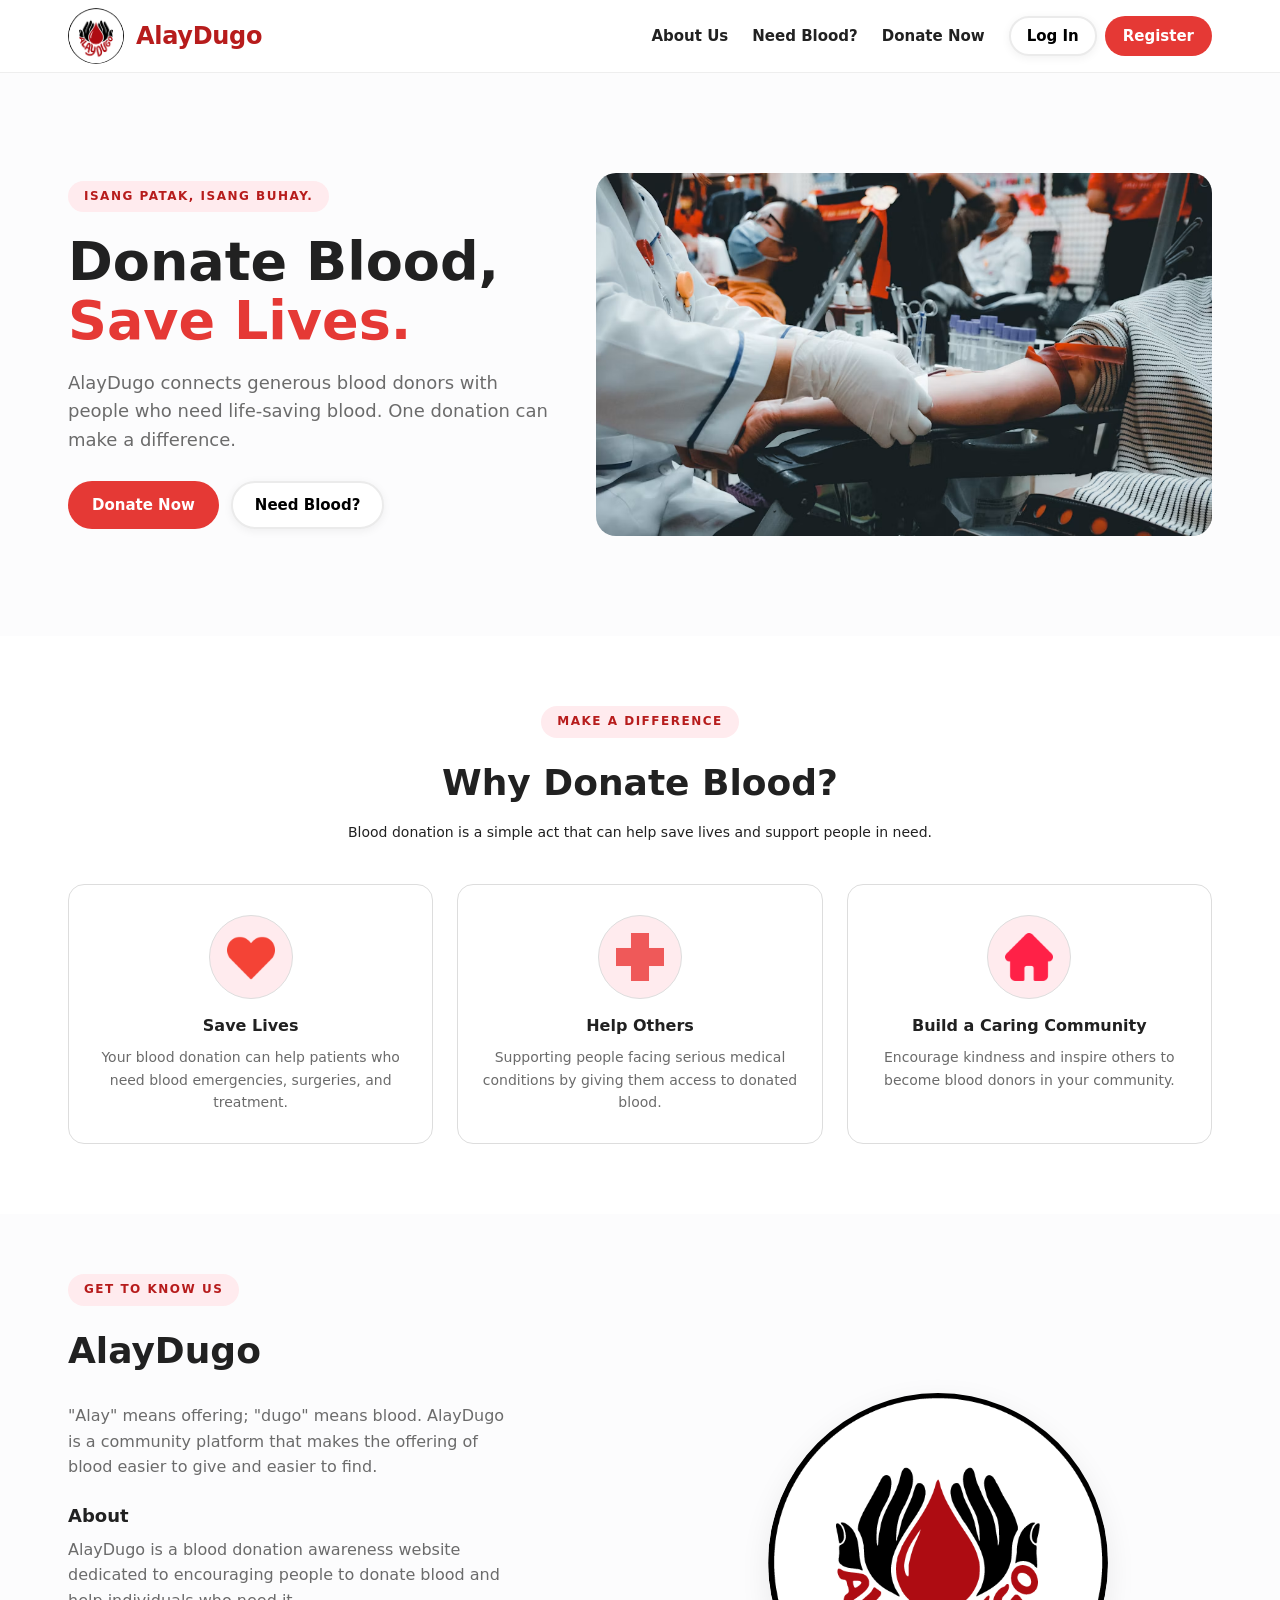
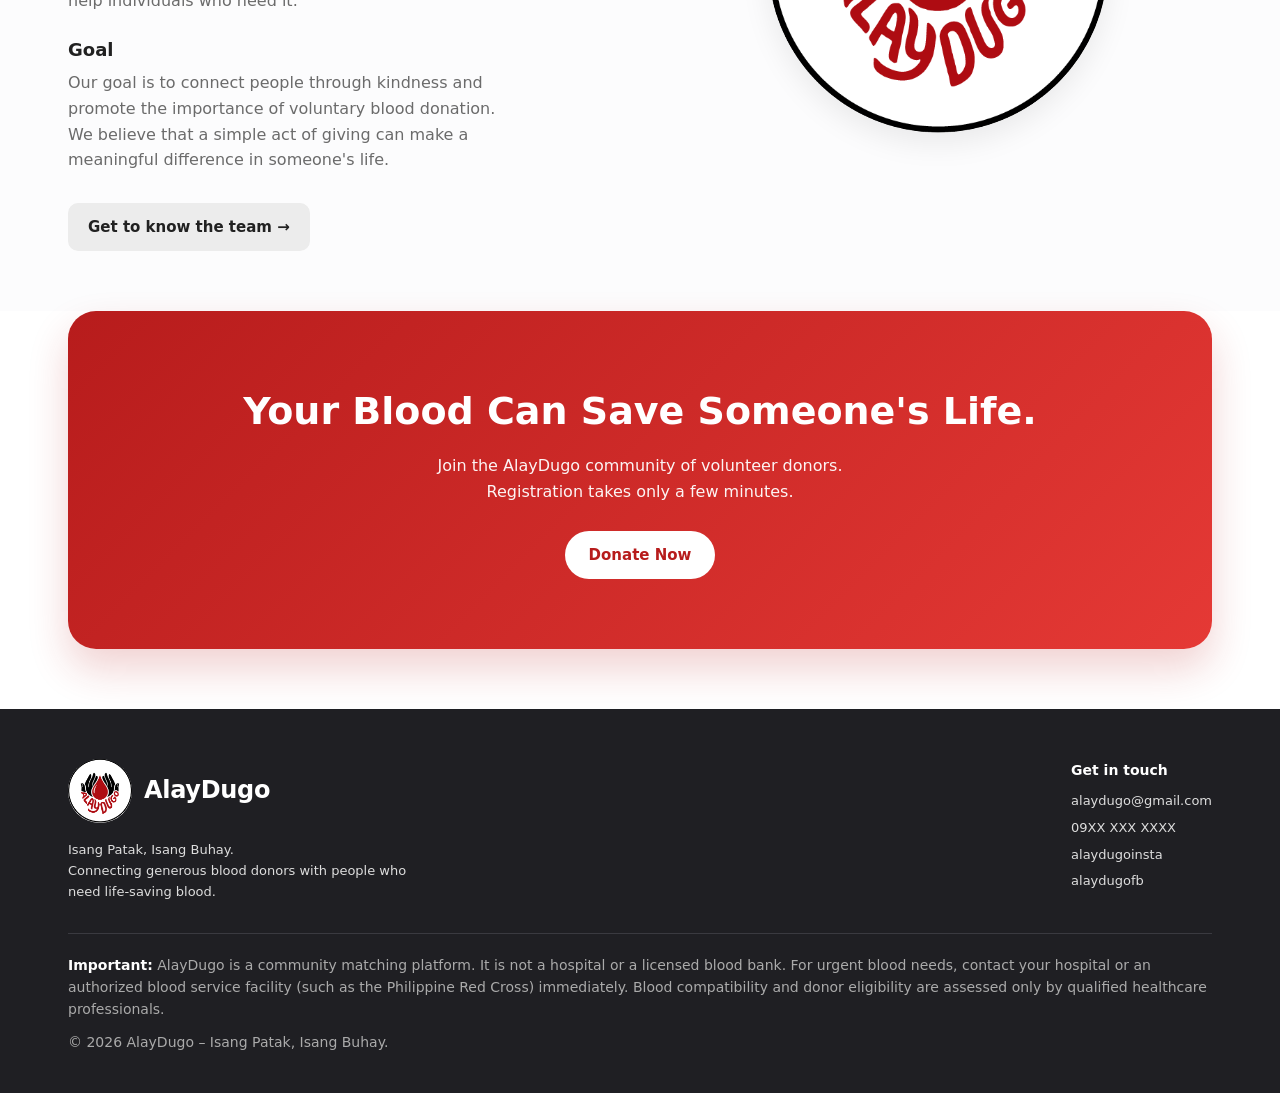
==== commit 79b088d4: "updated about page" ====
--- a/index.html
+++ b/index.html
@@ -16,8 +16,8 @@
       <button id="menu-toggle" aria-label="Toggle menu">☰</button>
       <ul id="links">
         <li><a href="about.html">About Us</a></li>
-        <li><a href="need_blood.html">Donate Now/Need Blood?</a></li>
-        <li><a href="campaigns.html">Blood Donation Campaigns</a></li>
+        <li><a href="need_blood.html">Need Blood?</a></li>
+        <li><a href="donate.html">Donate Now</a></li>
         <li><a href="auth.html#login" class="btn btn-login">Log In</a></li>
         <li><a href="auth.html#register" class="btn btn-red">Register</a></li>
       </ul>
@@ -32,7 +32,7 @@
         <h1>Donate Blood, <span>Save Lives.</span></h1>
         <p>AlayDugo connects generous blood donors with people who need life-saving blood. One donation can make a difference.</p>
         <div class="hero-buttons">
-          <a href="need_blood.html" class="btn btn-red">Donate Now</a>
+          <a href="donate.html" class="btn btn-red">Donate Now</a>
           <a href="need_blood.html" class="btn btn-outline">Need Blood?</a>
         </div>
       </div>
@@ -95,7 +95,7 @@
       <div class="cta">
         <h2>Your Blood Can Save Someone's Life.</h2>
         <p>Join the AlayDugo community of volunteer donors. Registration takes only a few minutes.</p>
-        <a href="need_blood.html" class="btn btn-white">Donate Now</a>
+        <a href="donate.html" class="btn btn-white">Donate Now</a>
       </div>
     </div>
   </section>
--- a/style.css
+++ b/style.css
@@ -1,3 +1,4 @@
+/* Base */
 :root {
   --primary: #B71C1C;
   --secondary: #E53935;
@@ -13,6 +14,10 @@
 body { font-family: "Segoe UI", system-ui, Arial, sans-serif; color: var(--text); background: var(--bg); line-height: 1.6; }
 a { color: inherit; text-decoration: none; }
 .container { max-width: 1240px; margin: 0 auto; padding: 0 48px; }
+@media (max-width: 800px) {
+  :root { --nav-h: 64px; }
+  .container { padding: 0 20px; }
+}
 
 /* Buttons */
 .btn { display: inline-block; padding: 12px 24px; border-radius: 999px; font-weight: 600; font-size: 15px; border: 0; cursor: pointer; transition: transform .2s, box-shadow .2s, background .2s; }
@@ -22,20 +27,23 @@
 .btn-white { background: #fff; color: var(--primary); }
 .btn-grey { background: #ececec; color: var(--text); border-radius: 10px; padding: 12px 20px; }
 .btn-grey:hover { background: var(--pink); color: var(--primary); }
+.pill { display: inline-block; background: var(--pink); color: var(--primary); font-weight: 700; font-size: 12px; letter-spacing: 1.5px; text-transform: uppercase; padding: 6px 16px; border-radius: 999px; }
+.btn-inquiry { display: block; width: 100%; margin-top: auto; background: #fff; color: var(--primary); border: 1px solid var(--primary); border-radius: 12px; padding: 12px; font-weight: 700; }
+.btn-inquiry:hover { background: var(--pink); box-shadow: none; }
+.btn[hidden] { display: none; }
+.btn-register { display: block; width: 100%; background: var(--primary); color: #fff; border: 2px solid var(--primary); padding: 11px; font-weight: 600; }
+.btn-register:hover { background: var(--primary); }
+.btn-register.registered { background: #fff; color: #000; border-color: #ebebeb; box-shadow: 0 2px 10px rgba(0,0,0,.06); }
+
+/* Navbar */
 .nav .btn.btn-login { background: #fff; color: #000; font-weight: 600; font-size: 15px; padding: 6px 16px; border: 2px solid #ebebeb; box-shadow: 0 2px 10px rgba(0,0,0,.06); }
 .nav .btn.btn-login:hover { background: #fff; color: #000; border-color: #ebebeb; transform: translateY(-2px); box-shadow: 0 8px 18px rgba(183, 28, 28, .2); }
-
-/* Pill label (Our Impact style) */
-.pill { display: inline-block; background: var(--pink); color: var(--primary); font-weight: 700; font-size: 12px; letter-spacing: 1.5px; text-transform: uppercase; padding: 6px 16px; border-radius: 999px; }
-
-/* Navbar */
 header { position: sticky; top: 0; background: rgba(255,255,255,.95); backdrop-filter: blur(6px); border-bottom: 1px solid #eee; z-index: 10; }
 .nav { display: flex; align-items: center; justify-content: space-between; height: var(--nav-h); }
 .brand { display: inline-flex; align-items: center; gap: 12px; color: var(--primary); font-size: 24px; font-weight: 800; letter-spacing: -0.3px; }
-/* The logo file has white space around the circle, so crop to the circle here */
-.brand-logo, .know-logo { position: relative; display: block; flex-shrink: 0; border-radius: 50%; overflow: hidden; }
+.brand-logo { position: relative; display: block; flex-shrink: 0; border-radius: 50%; overflow: hidden; }
 .brand-logo { width: 56px; height: 56px; }
-.brand-logo img, .know-logo img { position: absolute; display: block; max-width: none; width: 209.84%; height: auto; left: -54.92%; top: -21.52%; }
+.brand-logo img { position: absolute; display: block; max-width: none; width: 209.84%; height: auto; left: -54.92%; top: -21.52%; }
 footer .brand-logo { width: 64px; height: 64px; }
 .nav ul { display: flex; align-items: center; gap: 24px; list-style: none; }
 .nav ul a { font-size: 15px; font-weight: 600; transition: color .2s; }
@@ -44,16 +52,96 @@
 .nav .btn { padding: 8px 18px; color: #fff; }
 .nav .btn:hover { color: #fff; }
 #menu-toggle { display: none; background: none; border: 0; font-size: 26px; cursor: pointer; color: var(--text); }
-
-/* Hero */
+footer .brand { color: #fff; }
+@media (max-width: 800px) {
+  .brand { font-size: 20px; gap: 10px; }
+  .brand-logo { width: 44px; height: 44px; }
+  #menu-toggle { display: block; }
+  .nav ul { display: none; position: absolute; top: var(--nav-h); left: 0; right: 0; background: #fff; flex-direction: column; align-items: flex-start; padding: 16px 20px 20px; border-bottom: 1px solid #eee; }
+  .nav ul.open { display: flex; }
+}
+
+/* Footer */
+footer { background: #1f1f23; color: #ddd; padding: 50px 0 30px; }
+footer .tag { margin-top: 10px; max-width: 360px; font-size: 13px; }
+.footer-top { display: flex; justify-content: space-between; gap: 30px; flex-wrap: wrap; }
+.footer-contact h4 { font-size: 14px; color: #fff; margin-bottom: 10px; }
+.footer-contact p { display: flex; align-items: center; gap: 8px; font-size: 13px; margin-bottom: 6px; }
+.footer-bottom { border-top: 1px solid #3a3a40; margin-top: 30px; padding-top: 20px; font-size: 14px; color: #aaa; }
+.footer-bottom p { margin-bottom: 10px; }
+.footer-bottom strong { color: #fff; }
+
+/* Popups */
+.modal { position: fixed; inset: 0; background: rgba(0,0,0,.5); display: none; place-items: center; padding: 20px; z-index: 100; }
+.modal.open { display: grid; }
+.modal-box { background: #fff; border-radius: 20px; padding: 28px; width: 100%; max-width: 560px; max-height: 90vh; overflow-y: auto; }
+.modal-box h3 { font-size: 20px; }
+.modal-box label { display: block; font-weight: 700; margin-bottom: 8px; }
+.modal-box textarea { width: 100%; height: 110px; padding: 12px 14px; border: 1px solid #ccc; border-radius: 12px; font: inherit; font-size: 16px; resize: vertical; }
+.modal-box textarea:focus { outline: none; border-color: #212121; }
+.modal-actions { display: flex; justify-content: flex-end; gap: 12px; margin-top: 20px; }
+.modal-actions .btn { border-radius: 10px; padding: 12px 22px; font-weight: 700; }
+.modal-cancel { background: #f0f0f0; color: var(--text); }
+.modal-send { background: var(--primary); color: #fff; }
+.modal-head { display: flex; justify-content: space-between; align-items: center; margin-bottom: 12px; }
+.modal-x { background: none; border: 0; font-size: 28px; line-height: 1; cursor: pointer; color: var(--muted); }
+.camp-modal, .confirm-box { max-width: 520px; }
+.camp-modal .modal-actions .btn, .confirm-box .modal-actions .btn { border-radius: 999px; }
+.camp-modal .modal-cancel, .confirm-box .modal-cancel { background: #fff; border: 2px solid #ebebeb; }
+.modal-box textarea::placeholder { color: #999; }
+.switch { position: relative; width: 52px; height: 30px; background: #cfd8dc; border-radius: 999px; flex-shrink: 0; transition: background .2s; }
+.switch::after { content: ""; position: absolute; top: 3px; left: 3px; width: 24px; height: 24px; border-radius: 50%; background: #fff; box-shadow: 0 1px 3px rgba(0,0,0,.3); transition: transform .2s; }
+.modal-box .consent { display: flex; font-weight: 400; margin: 6px 0 20px; }
+.toast { position: fixed; right: 24px; bottom: 24px; background: #263238; color: #fff; padding: 18px 28px; border-radius: 16px; font-size: 17px; z-index: 200; opacity: 0; transform: translateY(10px); transition: opacity .3s, transform .3s; }
+.toast.show { opacity: 1; transform: none; }
+
+/* Form fields */
+.req { color: var(--secondary); }
+.field { margin-bottom: 16px; }
+.field input, .field select { width: 100%; height: 48px; padding: 0 14px; border: 1px solid #ddd; border-radius: 12px; font: inherit; font-size: 15px; color: var(--text); background: #fff; }
+.field input[type="file"] { height: auto; padding: 0; border: 0; border-radius: 0; background: none; font-size: 15px; }
+.field input:focus, .field select:focus { outline: none; border-color: var(--secondary); }
+.hint { display: block; font-size: 12px; color: var(--muted); margin-top: 6px; }
+.row2 { display: grid; grid-template-columns: 1fr 1fr; gap: 16px; }
+.consent { display: flex; gap: 10px; align-items: flex-start; font-size: 13px; margin: 6px 0 20px; }
+.consent input { width: 18px; height: 18px; margin-top: 2px; flex-shrink: 0; accent-color: var(--primary); }
+.consent a { color: var(--primary); }
+.form-error { color: var(--primary); font-size: 13px; margin: -10px 0 14px; }
+.form-error[hidden] { display: none; }
+.field textarea { width: 100%; height: 90px; padding: 10px 14px; border: 1px solid #ddd; border-radius: 12px; font: inherit; font-size: 15px; resize: vertical; }
+.field textarea:focus { outline: none; border-color: var(--secondary); }
+@media (max-width: 800px) {
+  .row2 { grid-template-columns: 1fr; }
+}
+
+/* Log in to continue card */
+.gate-section { padding: 40px 0 70px; }
+.gate-card { background: #fff; border: 1px solid #eee; border-radius: 22px; padding: 40px 32px; max-width: 760px; margin: 0 auto; text-align: center; box-shadow: 0 6px 24px rgba(0,0,0,.05); }
+.gate-icon { width: 80px; height: 80px; border-radius: 20px; background: var(--pink); display: grid; place-items: center; margin: 0 auto 18px; }
+.gate-icon img { width: 36px; height: 36px; object-fit: contain; display: block; }
+.gate-card h2 { font-size: 24px; font-weight: 800; margin-bottom: 8px; }
+.gate-card p { color: var(--muted); font-size: 17px; max-width: 560px; margin: 0 auto 24px; }
+.gate-buttons { display: flex; gap: 14px; justify-content: center; flex-wrap: wrap; }
+.btn-solid { background: var(--primary); color: #fff; padding: 14px 34px; font-size: 16px; box-shadow: 0 10px 20px rgba(183, 28, 28, .25); }
+.btn-solid:hover { background: var(--primary); }
+.btn-ring { background: #fff; color: var(--primary); border: 2px solid var(--primary); padding: 12px 32px; font-size: 16px; }
+
+/* Page heading */
+.fade { background: #fff linear-gradient(180deg, #FFEBEE 0, #FFFFFF 380px) no-repeat; }
+.about-intro { padding: 60px 0 0; }
+.about-intro h1 { font-size: 36px; font-weight: 900; line-height: 1.15; margin-bottom: 18px; }
+.about-intro p { color: var(--muted); font-size: 16px; max-width: 950px; }
+
+/* Home page */
+.know-logo { position: relative; display: block; flex-shrink: 0; border-radius: 50%; overflow: hidden; }
+.know-logo img { position: absolute; display: block; max-width: none; width: 209.84%; height: auto; left: -54.92%; top: -21.52%; }
 .hero { padding: 100px 0; background: #FCFCFD; }
-.hero .container { display: grid; grid-template-columns: 0.9fr 1.1fr; align-items: center; gap: 24px; }.hero-img img { width: 100%; height: auto; display: block; border-radius: 20px; }
+.hero .container { display: grid; grid-template-columns: 0.9fr 1.1fr; align-items: center; gap: 24px; }
+.hero-img img { width: 100%; height: auto; display: block; border-radius: 20px; }
 .hero .pill { margin-bottom: 20px; }
 .hero h1 { font-size: 54px; line-height: 1.1; font-weight: 800; }
 .hero h1 span { color: var(--secondary); display: block; }
 .hero p { color: var(--muted); margin-top: 18px; max-width: 480px; font-size: 18px; }
-
-/* Why donate */
 .why { padding: 70px 0; text-align: center; }
 .why h2 { font-size: 36px; font-weight: 900; margin: 16px 0 10px; }
 .why .sub { font-size: 14px; font-weight: 500; }
@@ -65,8 +153,6 @@
 .icon svg { width: 26px; height: 26px; fill: var(--primary); }
 .card h3 { font-size: 16px; margin-bottom: 8px; }
 .card p { font-size: 14px; color: var(--muted); }
-
-/* Get to know us */
 .know { padding: 60px 0; background: #FCFCFD; }
 .know .container { display: grid; grid-template-columns: 1fr 1fr; gap: 48px; align-items: center; }
 .know-logo { width: 340px; height: 340px; justify-self: center; box-shadow: 0 10px 30px rgba(0,0,0,.08); }
@@ -74,17 +160,24 @@
 .know h3 { font-size: 18px; margin-bottom: 6px; }
 .know p { color: var(--muted); max-width: 440px; margin-bottom: 22px; }
 .know .btn { margin-top: 8px; }
-
-/* Meet the team (About Us page) */
+.cta-section { padding: 0 0 60px; }
+.cta { background: linear-gradient(135deg, var(--primary), var(--secondary)); color: #fff; text-align: center; border-radius: 28px; padding: 70px 24px; box-shadow: 0 20px 40px rgba(183, 28, 28, .2); }
+.cta h2 { font-size: 38px; margin-bottom: 12px; }
+.cta p { max-width: 460px; margin: 0 auto 26px; opacity: .95; }
+.hero-buttons { display: flex; gap: 12px; flex-wrap: wrap; margin-top: 26px; }
+.btn-outline { background: #fff; color: #000; border: 2px solid #ebebeb; padding: 10px 22px; box-shadow: 0 2px 10px rgba(0,0,0,.06); }
+@media (max-width: 800px) {
+  .know .container { grid-template-columns: 1fr; }
+  .know-logo { width: 240px; height: 240px; }
+  .hero .container { grid-template-columns: 1fr; }
+  .hero { padding: 40px 0; }
+  .hero h1 { font-size: 40px; }
+  .cards { grid-template-columns: 1fr; }
+  .cta h2 { font-size: 28px; }
+}
+
+/* About Us page */
 .team { padding: 70px 0; text-align: center; }
-
-/* Faded pink-to-white page background (About Us, Contact Us) */
-.fade { background: #fff linear-gradient(180deg, #FFEBEE 0, #FFFFFF 380px) no-repeat; }
-
-/* About Us intro */
-.about-intro { padding: 60px 0 0; }
-.about-intro h1 { font-size: 36px; font-weight: 900; line-height: 1.15; margin-bottom: 18px; }
-.about-intro p { color: var(--muted); font-size: 16px; max-width: 950px; }
 .team h1 { font-size: 40px; font-weight: 900; margin: 16px 0 10px; }
 .team .sub { color: var(--muted); max-width: 600px; margin: 0 auto; }
 .team-grid { display: grid; grid-template-columns: repeat(5, 1fr); gap: 24px; margin-top: 40px; }
@@ -94,8 +187,6 @@
 .avatar svg { width: 44px; height: 44px; fill: var(--primary); }
 .member h3 { font-size: 18px; margin-bottom: 4px; }
 .member p { color: var(--secondary); font-size: 15px; }
-
-/* Contact page */
 .contact { background: #fff linear-gradient(180deg, #FFEBEE 0, #FFFFFF 380px) no-repeat; padding: 70px 0; }
 .contact-head { text-align: center; }
 .contact-head h1, .contact-head h2 { font-size: 36px; font-weight: 900; }
@@ -109,76 +200,7 @@
 .contact-card h3 { font-size: 16px; margin-bottom: 6px; }
 .contact-card p { color: var(--muted); font-size: 14px; margin-bottom: 10px; }
 .contact-card strong { color: var(--primary); font-size: 14px; }
-
 .contact-merged { background: none; padding: 30px 0 70px; scroll-margin-top: calc(var(--nav-h) + 16px); }
-
-/* Campaigns page (filters only for now) */
-.campaigns { padding: 0 0 70px; }
-.filters { display: grid; grid-template-columns: 2fr 1.4fr 1fr 1fr auto; gap: 20px; align-items: end; background: #fff; border: 1px solid #eee; border-radius: 22px; padding: 26px 28px; box-shadow: 0 6px 24px rgba(0,0,0,.05); margin-top: 50px; }
-.filters label { display: block; font-weight: 600; font-size: 15px; margin-bottom: 8px; }
-.filters input, .filters select { width: 100%; height: 50px; padding: 0 18px; border: 1px solid #ddd; border-radius: 12px; font: inherit; font-size: 15px; color: var(--text); background: #fff; }
-.filters input:focus, .filters select:focus { outline: none; border-color: var(--secondary); }
-.filters .btn-reset { background: #fff; color: #000; border: 2px solid #ebebeb; height: 50px; padding: 0 28px; font-weight: 600; box-shadow: 0 2px 10px rgba(0,0,0,.06); }
-
-/* Need Blood page (static for now) */
-.filters-donor { grid-template-columns: 1fr 2fr 1fr auto; }
-.filters-find { grid-template-columns: 1fr 1fr auto; }
-.find-error { margin: 14px 0 0; font-size: 14px; }
-.res-h { font-size: 24px; font-weight: 800; margin: 36px 0 16px; }
-#res-top { margin-bottom: 8px; }
-.hosp-list { display: grid; grid-template-columns: repeat(2, 1fr); gap: 24px; }
-.hosp-card { display: flex; flex-direction: column; background: #fff; border: 1px solid #eee; border-radius: 22px; padding: 26px; box-shadow: 0 6px 24px rgba(0,0,0,.05); }
-.hosp-card.top { border: 2px solid var(--secondary); max-width: 640px; box-shadow: 0 10px 30px rgba(183,28,28,.12); }
-.hosp-flag { align-self: flex-start; background: var(--primary); color: #fff; font-size: 12px; font-weight: 700; letter-spacing: .5px; padding: 4px 14px; border-radius: 999px; margin-bottom: 14px; }
-.hosp-head { display: flex; gap: 14px; align-items: center; margin-bottom: 16px; }
-.hosp-rank { background: var(--pink); color: var(--primary); font-weight: 800; border-radius: 12px; padding: 10px 14px; min-width: 56px; text-align: center; }
-.hosp-units { display: flex; align-items: baseline; gap: 10px; background: var(--pink); border-radius: 14px; padding: 14px 18px; margin-bottom: 16px; }
-.hosp-units-num { font-size: 34px; font-weight: 800; color: var(--primary); line-height: 1; }
-.hosp-units-text { font-size: 15px; font-weight: 600; }
-.hosp-need { font-weight: 700; color: var(--primary); margin-bottom: 12px; }
-.hosp-need.urgent { color: #b00020; }
-.hosp-dates { background: #f6f8fa; border-radius: 14px; padding: 14px 18px; margin-bottom: 16px; font-size: 14px; }
-.hosp-dates ul { list-style: none; margin-top: 8px; }
-.hosp-dates li { margin-bottom: 4px; color: var(--muted); }
-.hosp-head h3 { font-size: 18px; margin-bottom: 2px; }
-.hosp-area { color: var(--muted); font-size: 14px; }
-.hosp-row { color: var(--muted); font-size: 14px; margin-bottom: 8px; }
-.hosp-row strong { color: var(--text); }
-.hosp-btn { margin-top: auto; }
-.hosp-card .hosp-row:last-of-type { margin-bottom: 16px; }
-.badge-avail.low { background: #FFF3D6; color: #8a6100; }
-.res-none { background: #fff; border: 1px solid #eee; border-radius: 16px; padding: 20px 24px; color: var(--muted); }
-.sample-note { margin-top: 28px; font-size: 13px; color: var(--muted); }
-.donor-count { color: var(--muted); font-size: 14px; margin: 28px 0 14px; }
-.donor-grid { display: grid; grid-template-columns: repeat(3, 1fr); gap: 24px; }
-.donor-card { display: flex; flex-direction: column; background: #fff; border: 1px solid #eee; border-radius: 22px; padding: 26px; box-shadow: 0 6px 24px rgba(0,0,0,.05); transition: transform .2s, box-shadow .2s; }
-.donor-card:hover { transform: translateY(-4px); box-shadow: 0 10px 28px rgba(0,0,0,.09); }
-.donor-top { display: flex; gap: 14px; align-items: center; margin-bottom: 14px; }
-.badge-type { background: var(--pink); color: var(--primary); font-weight: 800; border-radius: 12px; padding: 12px 14px; min-width: 56px; text-align: center; }
-.donor-top h3 { font-size: 18px; margin-bottom: 4px; }
-.badge-avail.off { background: #eceff1; color: #546e7a; }
-.badge-avail { display: inline-block; background: #E3F5E8; color: #1B6B35; font-size: 13px; font-weight: 600; padding: 2px 12px; border-radius: 999px; }
-.donor-loc { color: var(--muted); font-size: 15px; margin-bottom: 8px; }
-.btn-inquiry { display: block; width: 100%; margin-top: auto; background: #fff; color: var(--primary); border: 1px solid var(--primary); border-radius: 12px; padding: 12px; font-weight: 700; }
-.btn-inquiry:hover { background: var(--pink); box-shadow: none; }
-
-/* Inquiry popup */
-.modal { position: fixed; inset: 0; background: rgba(0,0,0,.5); display: none; place-items: center; padding: 20px; z-index: 100; }
-.modal.open { display: grid; }
-.modal-box { background: #fff; border-radius: 20px; padding: 28px; width: 100%; max-width: 560px; max-height: 90vh; overflow-y: auto; }
-.modal-box h3 { font-size: 20px; }
-.modal-info { background: #E8F0FE; color: #1a4a8a; border-radius: 12px; padding: 16px 18px; margin: 16px 0 20px; font-size: 15px; }
-.modal-box label { display: block; font-weight: 700; margin-bottom: 8px; }
-.modal-box textarea { width: 100%; height: 110px; padding: 12px 14px; border: 1px solid #ccc; border-radius: 12px; font: inherit; font-size: 16px; resize: vertical; }
-.modal-box textarea:focus { outline: none; border-color: #212121; }
-.modal-actions { display: flex; justify-content: flex-end; gap: 12px; margin-top: 20px; }
-.modal-actions .btn { border-radius: 10px; padding: 12px 22px; font-weight: 700; }
-.modal-cancel { background: #f0f0f0; color: var(--text); }
-.modal-send { background: var(--primary); color: #fff; }
-
-.notice + .filters { margin-top: 24px; }
-
-/* Visit our headquarter */
 .hq { display: grid; grid-template-columns: 1fr 1.2fr; gap: 50px; align-items: center; margin-top: 80px; }
 .hq h2 { font-size: 32px; font-weight: 900; margin-bottom: 14px; }
 .hq > div > p { color: var(--muted); max-width: 400px; margin-bottom: 20px; }
@@ -188,40 +210,26 @@
 .hq-card h3 { font-size: 16px; margin-bottom: 4px; }
 .hq-card p { color: var(--muted); font-size: 14px; margin: 0; }
 .map iframe { width: 100%; height: 340px; border: 0; border-radius: 20px; box-shadow: 0 10px 30px rgba(0,0,0,.12); display: block; }
-
-/* CTA */
-.cta-section { padding: 0 0 60px; }
-.cta { background: linear-gradient(135deg, var(--primary), var(--secondary)); color: #fff; text-align: center; border-radius: 28px; padding: 70px 24px; box-shadow: 0 20px 40px rgba(183, 28, 28, .2); }
-.cta h2 { font-size: 38px; margin-bottom: 12px; }
-.cta p { max-width: 460px; margin: 0 auto 26px; opacity: .95; }
-.notice { margin-top: 24px; background: #FFF3D6; border: 1px solid #f0dca0; color: #5c4400; padding: 14px 18px; border-radius: 10px; font-size: 15px; }
-
-/* Hero buttons */
-.hero-buttons { display: flex; gap: 12px; flex-wrap: wrap; margin-top: 26px; }
-.btn-outline { background: #fff; color: #000; border: 2px solid #ebebeb; padding: 10px 22px; box-shadow: 0 2px 10px rgba(0,0,0,.06); }
-
-/* Auth page (log in / register / forgot password) */
+@media (max-width: 800px) {
+  .team-grid { grid-template-columns: repeat(2, 1fr); }
+  .contact-grid, .hq { grid-template-columns: 1fr; }
+}
+@media (min-width: 801px) and (max-width: 1000px) {
+  .team-grid { grid-template-columns: repeat(3, 1fr); }
+}
+
+/* Log In / Register page */
 .auth { padding: 50px 0 70px; }
 .auth-card { background: #fff; border: 1px solid #eee; border-radius: 22px; padding: 40px; max-width: 620px; margin: 0 auto; box-shadow: 0 6px 24px rgba(0,0,0,.05); }
 .auth-card h1 { font-size: 30px; font-weight: 900; line-height: 1.2; margin-bottom: 8px; }
 .auth-card .auth-sub { color: var(--muted); font-size: 15px; margin-bottom: 22px; }
 .auth-card label.lbl { display: block; font-weight: 600; font-size: 14px; margin-bottom: 6px; }
-.req { color: var(--secondary); }
-.field { margin-bottom: 16px; }
-.field input, .field select { width: 100%; height: 48px; padding: 0 14px; border: 1px solid #ddd; border-radius: 12px; font: inherit; font-size: 15px; color: var(--text); background: #fff; }
-.field input[type="file"] { height: auto; padding: 0; border: 0; border-radius: 0; background: none; font-size: 15px; }
-.field input:focus, .field select:focus { outline: none; border-color: var(--secondary); }
-.hint { display: block; font-size: 12px; color: var(--muted); margin-top: 6px; }
-.row2 { display: grid; grid-template-columns: 1fr 1fr; gap: 16px; }
-.roles { display: grid; grid-template-columns: 1fr 1fr; gap: 14px; margin-bottom: 20px; }
 .role { display: block; border: 1px solid #ddd; border-radius: 12px; padding: 14px 16px; cursor: pointer; transition: background .2s, border-color .2s; }
 .role input { display: block; margin: 0 auto 8px; accent-color: var(--primary); }
 .role strong { display: block; font-size: 14px; }
 .role span { font-size: 13px; color: var(--muted); }
 .role.selected { background: var(--pink); border-color: var(--primary); }
-.consent { display: flex; gap: 10px; align-items: flex-start; font-size: 13px; margin: 6px 0 20px; }
-.consent input { width: 18px; height: 18px; margin-top: 2px; flex-shrink: 0; accent-color: var(--primary); }
-.auth-card a.red, .consent a { color: var(--primary); }
+.auth-card a.red { color: var(--primary); }
 .btn-auth { display: block; width: 100%; background: var(--primary); color: #fff; padding: 16px; font-size: 16px; border-radius: 999px; box-shadow: 0 10px 20px rgba(183, 28, 28, .25); }
 .btn-auth:hover { background: var(--primary); }
 .auth-switch { text-align: center; font-size: 14px; color: var(--muted); margin-top: 16px; }
@@ -229,32 +237,23 @@
 .forgot-link { text-align: right; font-size: 14px; margin: -4px 0 18px; }
 .forgot-link a { color: var(--primary); }
 .view[hidden] { display: none; }
-.form-error { color: var(--primary); font-size: 13px; margin: -10px 0 14px; }
-.form-error[hidden] { display: none; }
-
-/* Hidden buttons stay hidden */
-.btn[hidden], .join-btn[hidden] { display: none; }
-
-/* Heading row with the New campaign button on the right */
+.addr-hint { margin: -6px 0 16px; }
+@media (max-width: 800px) {
+  .auth-card { padding: 28px 20px; }
+}
+
+/* Donate Now page */
+.campaigns { padding: 0 0 70px; }
+.filters { display: grid; grid-template-columns: 2fr 1.4fr 1fr 1fr auto; gap: 20px; align-items: end; background: #fff; border: 1px solid #eee; border-radius: 22px; padding: 26px 28px; box-shadow: 0 6px 24px rgba(0,0,0,.05); margin-top: 50px; }
+.filters label { display: block; font-weight: 600; font-size: 15px; margin-bottom: 8px; }
+.filters input, .filters select { width: 100%; height: 50px; padding: 0 18px; border: 1px solid #ddd; border-radius: 12px; font: inherit; font-size: 15px; color: var(--text); background: #fff; }
+.filters input:focus, .filters select:focus { outline: none; border-color: var(--secondary); }
+.filters .btn-reset { background: #fff; color: #000; border: 2px solid #ebebeb; height: 50px; padding: 0 28px; font-weight: 600; box-shadow: 0 2px 10px rgba(0,0,0,.06); }
 .intro-row { display: flex; justify-content: space-between; align-items: flex-start; gap: 20px; flex-wrap: wrap; }
 .intro-row > div { flex: 1 1 0; min-width: 280px; }
 .intro-row .btn { flex-shrink: 0; white-space: nowrap; }
 .btn-new { background: var(--primary); color: #fff; padding: 14px 26px; font-size: 16px; box-shadow: 0 10px 20px rgba(183, 28, 28, .25); }
 .btn-new:hover { background: var(--primary); }
-
-/* Login required card */
-.gate-section { padding: 40px 0 70px; }
-.gate-card { background: #fff; border: 1px solid #eee; border-radius: 22px; padding: 40px 32px; max-width: 760px; margin: 0 auto; text-align: center; box-shadow: 0 6px 24px rgba(0,0,0,.05); }
-.gate-icon { width: 80px; height: 80px; border-radius: 20px; background: var(--pink); display: grid; place-items: center; margin: 0 auto 18px; }
-.gate-icon img { width: 36px; height: 36px; object-fit: contain; display: block; }
-.gate-card h2 { font-size: 24px; font-weight: 800; margin-bottom: 8px; }
-.gate-card p { color: var(--muted); font-size: 17px; max-width: 560px; margin: 0 auto 24px; }
-.gate-buttons { display: flex; gap: 14px; justify-content: center; flex-wrap: wrap; }
-.btn-solid { background: var(--primary); color: #fff; padding: 14px 34px; font-size: 16px; box-shadow: 0 10px 20px rgba(183, 28, 28, .25); }
-.btn-solid:hover { background: var(--primary); }
-.btn-ring { background: #fff; color: var(--primary); border: 2px solid var(--primary); padding: 12px 32px; font-size: 16px; }
-
-/* Campaigns */
 .filters-camp { grid-template-columns: 2fr 1.4fr 1fr auto; }
 .camp-grid { display: grid; grid-template-columns: repeat(3, 1fr); gap: 24px; margin-top: 28px; }
 .camp-card { background: #fff; border-radius: 22px; overflow: hidden; box-shadow: 0 8px 28px rgba(0,0,0,.08); transition: transform .2s, box-shadow .2s; }
@@ -278,98 +277,106 @@
 .camp-meta li { display: flex; align-items: center; gap: 10px; margin-bottom: 6px; }
 .camp-meta svg { width: 16px; height: 16px; flex-shrink: 0; fill: none; stroke: currentColor; stroke-width: 2; stroke-linecap: round; stroke-linejoin: round; }
 .camp-desc { color: var(--muted); font-size: 15px; margin-bottom: 18px; }
-.btn-register { display: block; width: 100%; background: var(--primary); color: #fff; border: 2px solid var(--primary); padding: 11px; font-weight: 600; }
-.btn-register:hover { background: var(--primary); }
-.btn-register.registered { background: #fff; color: #000; border-color: #ebebeb; box-shadow: 0 2px 10px rgba(0,0,0,.06); }
-
-/* Popups */
-.modal-head { display: flex; justify-content: space-between; align-items: center; margin-bottom: 12px; }
-.modal-x { background: none; border: 0; font-size: 28px; line-height: 1; cursor: pointer; color: var(--muted); }
-.camp-modal, .confirm-box { max-width: 520px; }
-.camp-modal .modal-actions .btn, .confirm-box .modal-actions .btn { border-radius: 999px; }
-.camp-modal .modal-cancel, .confirm-box .modal-cancel { background: #fff; border: 2px solid #ebebeb; }
-.field textarea { width: 100%; height: 90px; padding: 10px 14px; border: 1px solid #ddd; border-radius: 12px; font: inherit; font-size: 15px; resize: vertical; }
-.field textarea:focus { outline: none; border-color: var(--secondary); }
-
-/* Donor extras (Find Blood Donors) */
-.upload-box { border: 1.5px dashed #e8a0a8; background: #FFF3F4; border-radius: 12px; padding: 14px; }
-.modal-box textarea::placeholder { color: #999; }
-.modal-lead { color: var(--muted); font-size: 16px; margin-bottom: 22px; }
-.switch-row { display: flex; align-items: center; gap: 14px; margin-bottom: 16px; font-size: 17px; cursor: pointer; position: relative; }
-.switch-row input { position: absolute; opacity: 0; width: 0; height: 0; }
-.switch { position: relative; width: 52px; height: 30px; background: #cfd8dc; border-radius: 999px; flex-shrink: 0; transition: background .2s; }
-.switch::after { content: ""; position: absolute; top: 3px; left: 3px; width: 24px; height: 24px; border-radius: 50%; background: #fff; box-shadow: 0 1px 3px rgba(0,0,0,.3); transition: transform .2s; }
-.switch-row input:checked + .switch { background: #1e8449; }
-.switch-row input:checked + .switch::after { transform: translateX(22px); }
-.switch-row input:focus-visible + .switch { outline: 2px solid var(--primary); outline-offset: 2px; }
-
-/* Popup labels must not override these */
-.modal-box .switch-row { display: flex; font-weight: 400; margin-bottom: 16px; }
-.modal-box .consent { display: flex; font-weight: 400; margin: 6px 0 20px; }
-
-/* Toast message */
-.toast { position: fixed; right: 24px; bottom: 24px; background: #263238; color: #fff; padding: 18px 28px; border-radius: 16px; font-size: 17px; z-index: 200; opacity: 0; transform: translateY(10px); transition: opacity .3s, transform .3s; }
-.toast.show { opacity: 1; transform: none; }
-
-/* Donor notes and blood requests (Find Blood Donors) */
-.donor-last, .donor-notes { color: var(--muted); font-size: 14px; margin-bottom: 8px; }
-.donor-last strong, .donor-notes strong { color: var(--text); }
-/* whatever the last line of text is, keep a gap above the Send Inquiry button */
-.donor-card > p:last-of-type { margin-bottom: 16px; }
-.requests { margin-top: 70px; text-align: left; }
-.requests h2 { font-size: 32px; font-weight: 900; margin: 14px 0 8px; }
-.rq-sub { color: var(--muted); max-width: 560px; margin-bottom: 30px; }
-.rq-grid { display: grid; grid-template-columns: repeat(2, 1fr); gap: 24px; }
-.rq-card { display: flex; flex-direction: column; background: #fff; border: 1px solid #f3d3d8; border-radius: 18px; padding: 22px 24px; }
-.rq-top { display: flex; justify-content: space-between; align-items: center; margin-bottom: 14px; }
-.rq-units { color: var(--primary); font-weight: 700; font-size: 14px; }
-.rq-card h3 { font-size: 20px; margin-bottom: 12px; }
-.rq-card p { font-size: 14px; color: var(--muted); margin-bottom: 8px; }
-.rq-card p strong { color: var(--text); }
-.rq-info { background: var(--pink); border-radius: 10px; padding: 12px 14px; margin: 6px 0 18px; }
-.rq-spacer { flex: 1; min-height: 14px; }
-.btn-apply { display: block; width: 100%; margin-top: auto; background: var(--primary); color: #fff; padding: 14px; font-weight: 700; }
-.btn-apply:hover { background: var(--primary); }
-.modal-box.rq-modal { max-width: 720px; }
-.rq-modal .req { color: var(--text); }
-.rq-modal .field input:focus, .rq-modal .field select:focus, .rq-modal .field textarea:focus { border-color: #212121; }
-
-/* Footer */
-footer { background: #1f1f23; color: #ddd; padding: 50px 0 30px; }
-footer .brand { color: #fff; }
-footer .tag { margin-top: 10px; max-width: 360px; font-size: 13px; }
-.footer-top { display: flex; justify-content: space-between; gap: 30px; flex-wrap: wrap; }
-.footer-contact h4 { font-size: 14px; color: #fff; margin-bottom: 10px; }
-.footer-contact p { display: flex; align-items: center; gap: 8px; font-size: 13px; margin-bottom: 6px; }
-.footer-bottom { border-top: 1px solid #3a3a40; margin-top: 30px; padding-top: 20px; font-size: 14px; color: #aaa; }
-.footer-bottom p { margin-bottom: 10px; }
-.footer-bottom strong { color: #fff; }
-
-/* Responsive */
-@media (max-width: 800px) {
-  :root { --nav-h: 64px; }
-  .brand { font-size: 20px; gap: 10px; }
-  .brand-logo { width: 44px; height: 44px; }
-  .know .container { grid-template-columns: 1fr; }
-  .know-logo { width: 240px; height: 240px; }
-  .container { padding: 0 20px; }
-  .hero .container { grid-template-columns: 1fr; }
-  #menu-toggle { display: block; }
-  .nav ul { display: none; position: absolute; top: var(--nav-h); left: 0; right: 0; background: #fff; flex-direction: column; align-items: flex-start; padding: 16px 20px 20px; border-bottom: 1px solid #eee; }
-  .nav ul.open { display: flex; }
-  .hero { padding: 40px 0; }
-  .hero h1 { font-size: 40px; }
-  .cards { grid-template-columns: 1fr; }
-  .cta h2 { font-size: 28px; }
-  .team-grid { grid-template-columns: repeat(2, 1fr); }
-  .contact-grid, .hq, .filters { grid-template-columns: 1fr; }
-  .hosp-list { grid-template-columns: 1fr; }
-  .donor-grid, .camp-grid, .rq-grid { grid-template-columns: 1fr; }
-  .row2, .roles { grid-template-columns: 1fr; }
-  .auth-card { padding: 28px 20px; }
+@media (max-width: 800px) {
+  .filters { grid-template-columns: 1fr; }
+  .camp-grid { grid-template-columns: 1fr; }
 }
 @media (min-width: 801px) and (max-width: 1000px) {
-  .team-grid { grid-template-columns: repeat(3, 1fr); }
-  .donor-grid, .camp-grid { grid-template-columns: repeat(2, 1fr); }
-}
-.addr-hint { margin: -6px 0 16px; }+  .camp-grid { grid-template-columns: repeat(2, 1fr); }
+}
+
+/* Need Blood? page */
+.res-none { background: #fff; border: 1px solid #eee; border-radius: 16px; padding: 20px 24px; color: var(--muted); }
+.sample-note { margin-top: 28px; font-size: 13px; color: var(--muted); }
+.donor-count { color: var(--muted); font-size: 14px; margin: 28px 0 14px; }
+.fb-intro { padding: 56px 0 8px; text-align: center; }
+.fb-intro h1 { font-size: 40px; font-weight: 900; line-height: 1.15; margin: 14px 0 10px; }
+.fb-intro p { color: var(--muted); max-width: 640px; margin: 0 auto; }
+.fb-main { padding: 36px 0 70px; }
+.fb-search { display: grid; grid-template-columns: 1.4fr 1.2fr 1.2fr auto; gap: 24px; align-items: end; background: #fff; border: 1px solid #eee; border-radius: 22px; padding: 26px 28px; box-shadow: 0 6px 24px rgba(0,0,0,.05); }
+.fb-search label { display: block; font-weight: 600; font-size: 15px; margin-bottom: 8px; }
+.fb-search select, .fb-search input[type="text"] { width: 100%; padding: 14px 18px; border: 1px solid #ddd; border-radius: 12px; font: inherit; font-size: 15px; color: var(--text); background: #fff; }
+.fb-search select:focus, .fb-search input:focus { outline: none; border-color: var(--secondary); }
+.fb-radius-head { display: flex; justify-content: space-between; align-items: baseline; margin-bottom: 8px; }
+.fb-radius-head label { margin: 0; }
+.fb-radius-head span { color: var(--primary); font-weight: 700; font-size: 14px; }
+.fb-search input[type="range"] { width: 100%; accent-color: var(--secondary); margin: 10px 0 16px; }
+.fb-search .btn-reset { background: #fff; color: #000; border: 2px solid var(--secondary); color: var(--primary); padding: 12px 24px; font-weight: 600; white-space: nowrap; }
+.fb-error { margin: 14px 0 0; font-size: 14px; }
+.fb-grid { display: grid; grid-template-columns: 1fr 1fr; gap: 40px; margin-top: 44px; align-items: start; }
+.fb-head { display: flex; justify-content: space-between; align-items: baseline; gap: 12px; margin-bottom: 16px; flex-wrap: nowrap; }
+.fb-head h2 { font-size: 24px; font-weight: 800; flex-shrink: 0; }
+.fb-head span { color: var(--muted); font-size: 14px; text-align: right; min-width: 0; }
+.fb-map { height: 520px; border-radius: 20px; box-shadow: 0 10px 30px rgba(0,0,0,.12); z-index: 0; background: #eef0f2; }
+.fb-map-off { display: grid; place-items: center; color: var(--muted); text-align: center; padding: 24px; }
+.fb-results { height: 520px; overflow-y: auto; padding: 2px 8px 2px 2px; display: flex; flex-direction: column; gap: 16px; }
+.fb-card { display: flex; justify-content: space-between; gap: 16px; background: #fff; border: 1px solid #eee; border-radius: 18px; padding: 18px 20px; box-shadow: 0 4px 16px rgba(0,0,0,.05); cursor: pointer; transition: border-color .2s, box-shadow .2s; }
+.fb-card:hover { border-color: var(--secondary); box-shadow: 0 8px 22px rgba(183,28,28,.12); }
+.fb-card-top { display: flex; align-items: center; gap: 10px; flex-wrap: wrap; margin-bottom: 10px; }
+.fb-type { background: var(--pink); color: var(--primary); font-weight: 800; border-radius: 10px; padding: 6px 12px; }
+.fb-status { background: #E6F6EC; color: #167a3e; font-weight: 600; font-size: 13px; border-radius: 999px; padding: 4px 12px; }
+.fb-status.low { background: #FFF3D6; color: #8a6100; }
+.fb-status.crit { background: #FDE7E7; color: #b00020; }
+.fb-compat { background: #eef2ff; color: #3b4cca; font-weight: 600; font-size: 12px; border-radius: 999px; padding: 3px 10px; }
+.fb-card h3 { font-size: 17px; margin-bottom: 4px; }
+.fb-loc { color: var(--muted); font-size: 14px; }
+.fb-loc strong { color: var(--primary); }
+.fb-card-side { display: flex; flex-direction: column; align-items: flex-end; gap: 8px; flex-shrink: 0; }
+.fb-card-side .btn-register { width: auto; padding: 10px 18px; border-radius: 10px; font-size: 14px; }
+.fb-phone { color: var(--muted); font-size: 13px; }
+.fb-pin-wrap { background: none; border: 0; }
+.fb-pin { width: 40px; height: 40px; background: var(--primary); border-radius: 50% 50% 50% 0; transform: rotate(-45deg); display: grid; place-items: center; border: 2px solid #fff; box-shadow: 0 3px 8px rgba(0,0,0,.3); }
+.fb-pin span { transform: rotate(45deg); color: #fff; font-weight: 800; font-size: 12px; }
+.fb-pin.you { background: #1a73e8; }
+.cg { margin-top: 60px; background: #fff; border: 1px solid #eee; border-radius: 22px; padding: 30px 32px; box-shadow: 0 6px 24px rgba(0,0,0,.05); }
+.cg-top { display: flex; justify-content: space-between; align-items: center; gap: 20px; flex-wrap: wrap; margin-bottom: 22px; }
+.cg-top h2 { font-size: 24px; font-weight: 800; }
+.cg-top p { color: var(--muted); font-size: 14px; }
+.cg-types { display: flex; gap: 8px; flex-wrap: wrap; }
+.cg-type { border: 1px solid #ebebeb; background: #fff; border-radius: 8px; padding: 7px 14px; font: inherit; font-weight: 700; font-size: 14px; cursor: pointer; transition: background .2s, color .2s; }
+.cg-type:hover { background: var(--pink); }
+.cg-type.on { background: var(--primary); color: #fff; border-color: var(--primary); }
+.cg-profile { display: flex; gap: 20px; align-items: center; background: var(--pink); border-radius: 16px; padding: 22px 26px; margin-bottom: 24px; }
+.cg-badge { background: var(--primary); color: #fff; font-size: 24px; font-weight: 800; border-radius: 14px; min-width: 78px; height: 66px; display: grid; place-items: center; flex-shrink: 0; }
+.cg-profile h3 { color: var(--primary); font-size: 19px; margin-bottom: 2px; }
+.cg-profile p { font-size: 15px; }
+.cg-line { margin-top: 8px; font-size: 15px; display: flex; flex-wrap: wrap; gap: 8px 28px; }
+.cg-pair { display: inline-block; }
+.cg-to { color: var(--primary); font-weight: 700; }
+.cg-from { color: #167a3e; font-weight: 700; }
+.cg-scroll { overflow-x: auto; }
+.cg-table { width: 100%; min-width: 720px; border-collapse: collapse; }
+.cg-table th, .cg-table td { padding: 14px 10px; text-align: center; border-bottom: 1px solid #eee; font-size: 15px; }
+.cg-table thead th { background: #f1f4f8; font-weight: 700; }
+.cg-table thead th:first-child, .cg-table tbody th { text-align: left; padding-left: 18px; }
+.cg-table thead th.sel { background: #FDE7E9; }
+.cg-table tr.sel th, .cg-table tr.sel td { background: #FDEEF0; }
+.cg-table tr.sel td.yes { background: #E8F8EE; }
+.cg-rowtype { display: inline-block; background: var(--pink); color: var(--primary); font-weight: 800; border-radius: 8px; padding: 5px 12px; }
+.cg-table td.yes { color: #167a3e; font-weight: 800; }
+.cg-table td.no { color: #bbb; }
+.fb-city { position: relative; display: flex; gap: 8px; }
+.fb-city input { flex: 1; min-width: 0; }
+.fb-suggest { position: absolute; top: calc(100% + 6px); left: 0; right: 0; z-index: 1000; list-style: none; background: #fff; border: 1px solid #eee; border-radius: 12px; box-shadow: 0 10px 28px rgba(0,0,0,.14); max-height: 260px; overflow-y: auto; padding: 6px; }
+.fb-suggest li { padding: 10px 12px; border-radius: 8px; font-size: 14px; cursor: pointer; }
+.fb-suggest li:hover, .fb-suggest li.on { background: var(--pink); color: var(--primary); }
+.fb-card.top { border: 2px solid var(--secondary); box-shadow: 0 10px 30px rgba(183,28,28,.14); }
+.fb-flag { display: inline-block; background: var(--primary); color: #fff; font-size: 12px; font-weight: 700; letter-spacing: .5px; padding: 3px 12px; border-radius: 999px; margin-bottom: 10px; }
+.cg-table td.yes { font-size: 14px; }
+.cg-table td.no { font-size: 14px; color: #aaa; font-weight: 500; }
+.fb-city .fb-city-btn { background: #fff; color: #000; border: 2px solid #ebebeb; box-shadow: 0 2px 10px rgba(0,0,0,.06); border-radius: 999px; padding: 10px 22px; font-weight: 600; font-size: 15px; white-space: nowrap; }
+.fb-city .fb-city-btn:hover { background: #fff; color: #000; transform: translateY(-2px); box-shadow: 0 8px 18px rgba(183,28,28,.2); }
+.fb-card { align-items: center; }
+.fb-card-main { flex: 1; min-width: 0; }
+.fb-rank { flex: 0 0 auto; min-width: 18px; text-align: center; color: #9a9a9a; font-size: 15px; font-weight: 700; line-height: 1; }
+.fb-rank.first { color: var(--primary); }
+@media (max-width: 800px) {
+  .fb-search { grid-template-columns: 1fr; }
+  .fb-grid { grid-template-columns: 1fr; gap: 28px; }
+  .fb-map, .fb-results { height: 420px; }
+  .fb-card { flex-direction: column; align-items: stretch; }
+  .fb-rank { text-align: left; }
+  .fb-card-side { flex-direction: row; align-items: center; justify-content: space-between; }
+  .cg { padding: 22px 16px; }
+  .cg-profile { flex-direction: column; align-items: flex-start; }
+}
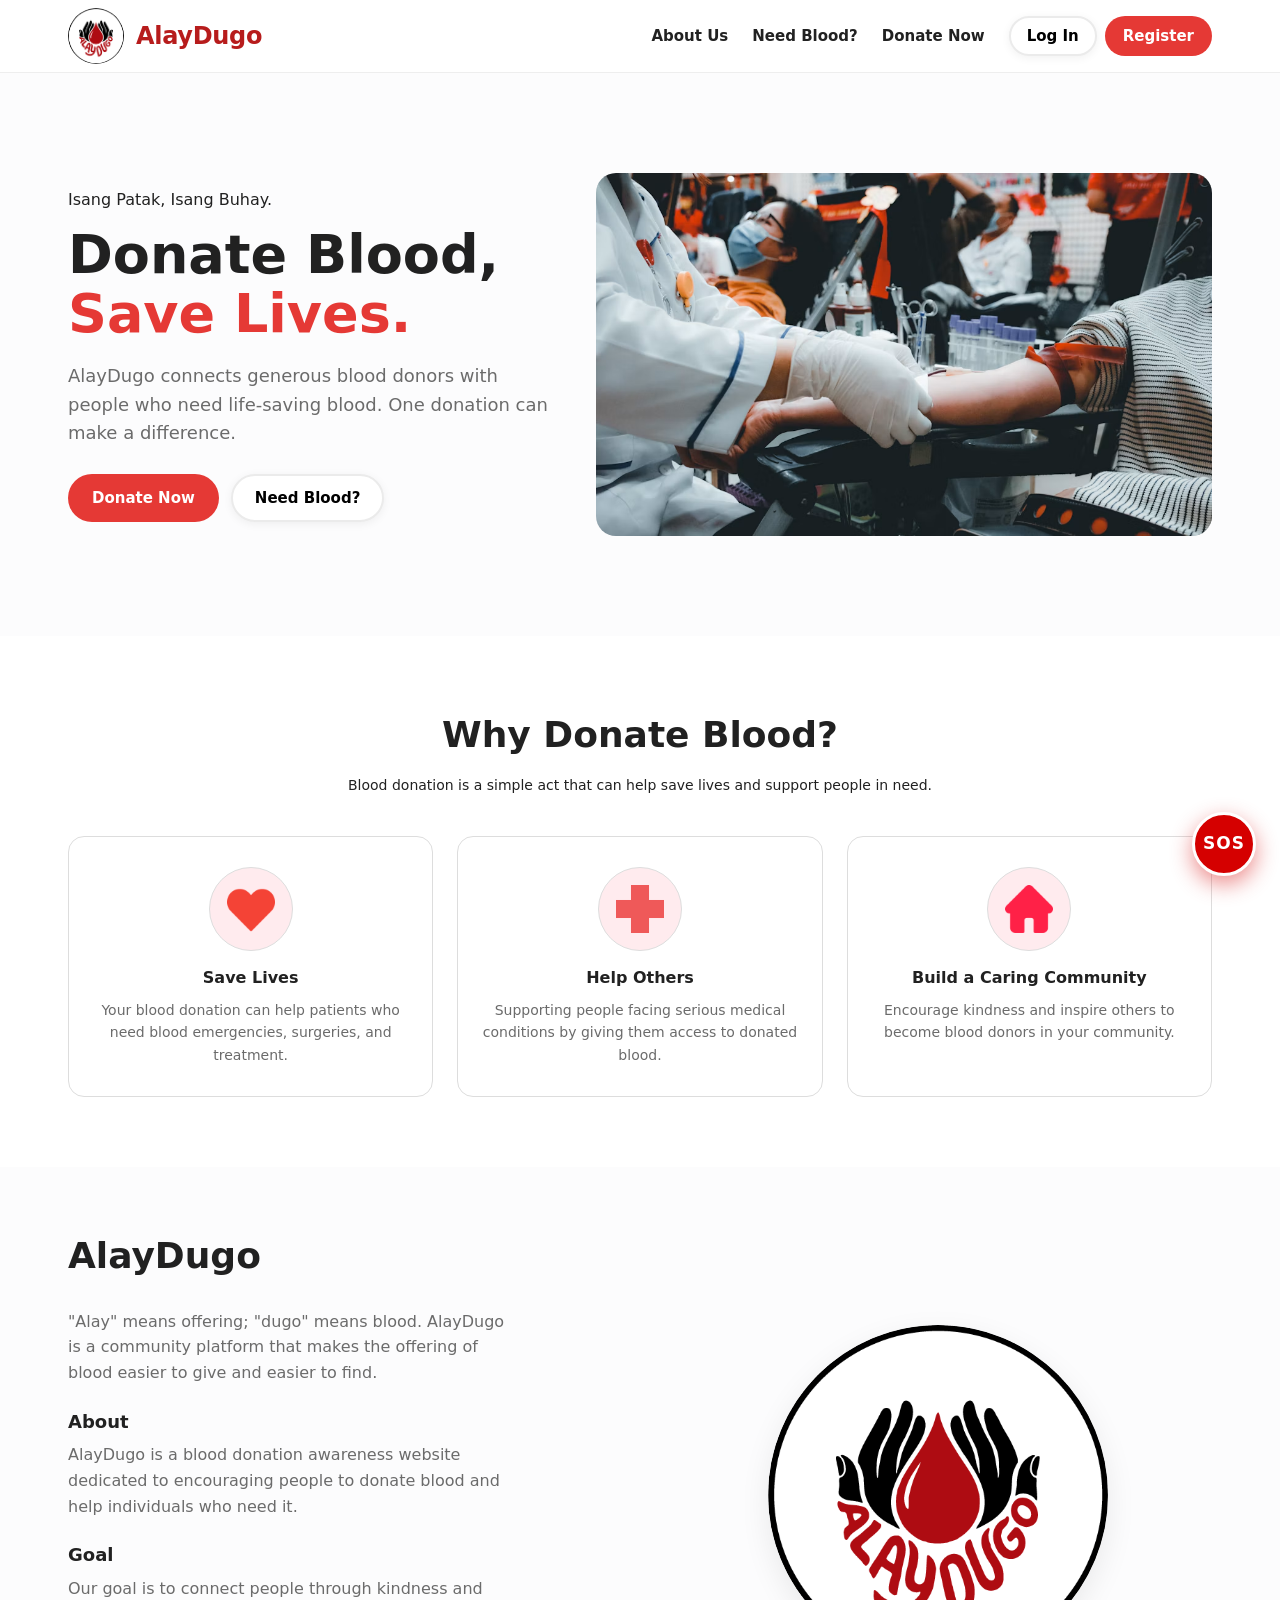
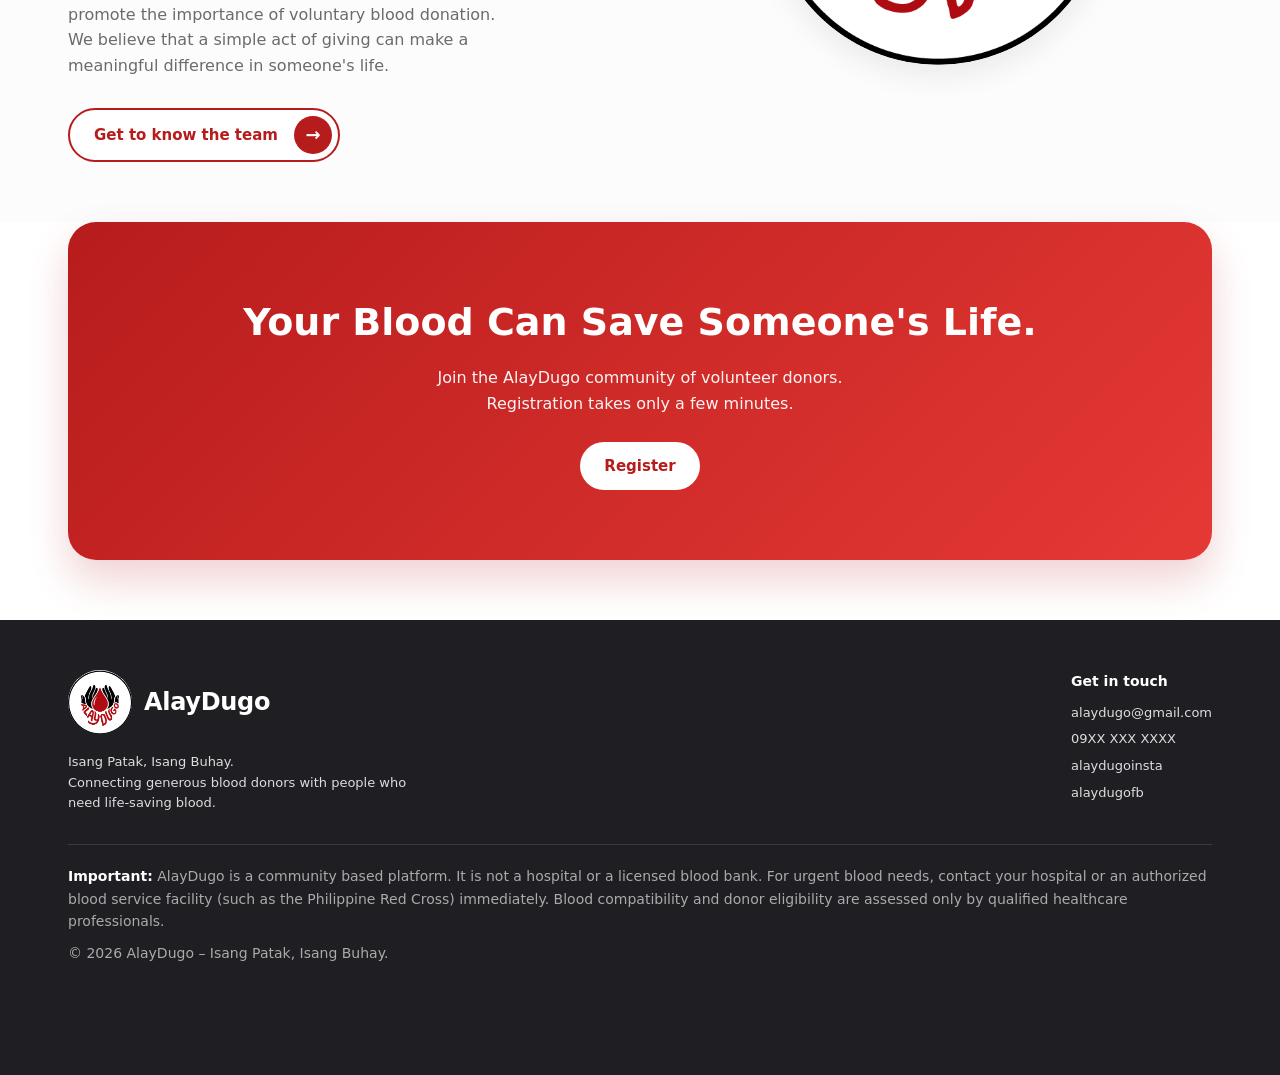
==== commit f64b3890: "big update boseng" ====
--- a/index.html
+++ b/index.html
@@ -4,7 +4,7 @@
   <meta charset="UTF-8">
   <meta name="viewport" content="width=device-width, initial-scale=1.0">
   <title>AlayDugo – Isang Patak, Isang Buhay</title>
-  <link rel="icon" type="image/png" href="icons/favicon.png">
+  <link rel="icon" type="image/png" href="icons/alay_dugologo.png">
   <link rel="stylesheet" href="style.css">
 </head>
 <body>
@@ -28,7 +28,7 @@
   <section class="hero">
     <div class="container">
       <div>
-        <span class="pill">Isang Patak, Isang Buhay.</span>
+        <span class="tagline">Isang Patak, Isang Buhay.</span>
         <h1>Donate Blood, <span>Save Lives.</span></h1>
         <p>AlayDugo connects generous blood donors with people who need life-saving blood. One donation can make a difference.</p>
         <div class="hero-buttons">
@@ -45,7 +45,6 @@
   <!-- Why donate blood -->
   <section class="why" id="why">
     <div class="container">
-      <span class="pill">Make a Difference</span>
       <h2>Why Donate Blood?</h2>
       <p class="sub">Blood donation is a simple act that can help save lives and support people in need.</p>
 
@@ -73,7 +72,6 @@
   <section class="know">
     <div class="container">
       <div class="know-text">
-      <span class="pill">Get to Know Us</span>
       <h2>AlayDugo</h2>
       <p>"Alay" means offering; "dugo" means blood. AlayDugo is a community platform that makes the offering of blood easier to give and easier to find.</p>
 
@@ -83,7 +81,7 @@
       <h3>Goal</h3>
       <p>Our goal is to connect people through kindness and promote the importance of voluntary blood donation. We believe that a simple act of giving can make a meaningful difference in someone's life.</p>
 
-      <a href="about.html" class="btn btn-grey">Get to know the team →</a>
+      <a href="about.html" class="btn btn-team">Get to know the team <span aria-hidden="true">→</span></a>
       </div>
       <div class="know-logo"><img src="icons/alaydugo-logo.jpg" alt="AlayDugo logo"></div>
     </div>
@@ -95,7 +93,7 @@
       <div class="cta">
         <h2>Your Blood Can Save Someone's Life.</h2>
         <p>Join the AlayDugo community of volunteer donors. Registration takes only a few minutes.</p>
-        <a href="donate.html" class="btn btn-white">Donate Now</a>
+        <a href="auth.html#register" class="btn btn-white" id="cta-register">Register</a>
       </div>
     </div>
   </section>
@@ -118,7 +116,7 @@
       </div>
 
       <div class="footer-bottom">
-        <p><strong>Important:</strong> AlayDugo is a community matching platform. It is not a hospital or a licensed blood bank. For urgent blood needs, contact your hospital or an authorized blood service facility (such as the Philippine Red Cross) immediately. Blood compatibility and donor eligibility are assessed only by qualified healthcare professionals.</p>
+        <p><strong>Important:</strong> AlayDugo is a community based platform. It is not a hospital or a licensed blood bank. For urgent blood needs, contact your hospital or an authorized blood service facility (such as the Philippine Red Cross) immediately. Blood compatibility and donor eligibility are assessed only by qualified healthcare professionals.</p>
         <p>© 2026 AlayDugo – Isang Patak, Isang Buhay.</p>
       </div>
     </div>
--- a/style.css
+++ b/style.css
@@ -25,9 +25,13 @@
 .btn-red { background: var(--secondary); color: #fff; }
 .btn-red:hover { background: var(--primary); }
 .btn-white { background: #fff; color: var(--primary); }
-.btn-grey { background: #ececec; color: var(--text); border-radius: 10px; padding: 12px 20px; }
-.btn-grey:hover { background: var(--pink); color: var(--primary); }
-.pill { display: inline-block; background: var(--pink); color: var(--primary); font-weight: 700; font-size: 12px; letter-spacing: 1.5px; text-transform: uppercase; padding: 6px 16px; border-radius: 999px; }
+/* "Get to know the team" button */
+.btn-team { display: inline-flex; align-items: center; gap: 16px; background: #fff; color: var(--primary); border: 2px solid var(--primary); padding: 6px 6px 6px 24px; }
+.btn-team span { display: grid; place-items: center; width: 38px; height: 38px; border-radius: 50%; background: var(--primary); color: #fff; font-size: 18px; transition: transform .2s, background .2s, color .2s; }
+.btn-team:hover { background: var(--primary); color: #fff; }
+.btn-team:hover span { background: #fff; color: var(--primary); transform: translateX(3px); }
+/* Home page tagline: plain text */
+.tagline { display: block; margin-bottom: 12px; }
 .btn-inquiry { display: block; width: 100%; margin-top: auto; background: #fff; color: var(--primary); border: 1px solid var(--primary); border-radius: 12px; padding: 12px; font-weight: 700; }
 .btn-inquiry:hover { background: var(--pink); box-shadow: none; }
 .btn[hidden] { display: none; }
@@ -92,8 +96,20 @@
 .switch { position: relative; width: 52px; height: 30px; background: #cfd8dc; border-radius: 999px; flex-shrink: 0; transition: background .2s; }
 .switch::after { content: ""; position: absolute; top: 3px; left: 3px; width: 24px; height: 24px; border-radius: 50%; background: #fff; box-shadow: 0 1px 3px rgba(0,0,0,.3); transition: transform .2s; }
 .modal-box .consent { display: flex; font-weight: 400; margin: 6px 0 20px; }
-.toast { position: fixed; right: 24px; bottom: 24px; background: #263238; color: #fff; padding: 18px 28px; border-radius: 16px; font-size: 17px; z-index: 200; opacity: 0; transform: translateY(10px); transition: opacity .3s, transform .3s; }
+.toast { position: fixed; right: 24px; bottom: 104px; background: #263238; color: #fff; padding: 18px 28px; border-radius: 16px; font-size: 17px; z-index: 200; opacity: 0; transform: translateY(10px); transition: opacity .3s, transform .3s; }
 .toast.show { opacity: 1; transform: none; }
+
+/* Emergency SOS button and hotline list */
+.sos-btn { position: fixed; right: 24px; bottom: 24px; width: 64px; height: 64px; border-radius: 50%; border: 3px solid #fff; background: #d50000; color: #fff; font: inherit; font-weight: 900; font-size: 17px; letter-spacing: 1px; cursor: pointer; z-index: 90; box-shadow: 0 8px 22px rgba(213,0,0,.45); animation: sos-pulse 1.8s infinite; }
+.sos-btn:hover { background: var(--primary); }
+@keyframes sos-pulse { 0% { box-shadow: 0 0 0 0 rgba(213,0,0,.55); } 100% { box-shadow: 0 0 0 18px rgba(213,0,0,0); } }
+@media (prefers-reduced-motion: reduce) { .sos-btn { animation: none; } }
+.sos-list { display: flex; flex-direction: column; gap: 10px; margin-top: 16px; }
+.sos-list a { display: flex; justify-content: space-between; align-items: center; gap: 12px; background: var(--pink); border-radius: 12px; padding: 14px 16px; font-size: 14px; font-weight: 600; }
+.sos-list a:hover { background: #ffd9de; }
+.sos-list strong { color: var(--primary); font-size: 18px; white-space: nowrap; }
+/* leave room so the SOS button never covers the end of the footer */
+footer { padding-bottom: 100px !important; }
 
 /* Form fields */
 .req { color: var(--secondary); }
@@ -138,12 +154,11 @@
 .hero { padding: 100px 0; background: #FCFCFD; }
 .hero .container { display: grid; grid-template-columns: 0.9fr 1.1fr; align-items: center; gap: 24px; }
 .hero-img img { width: 100%; height: auto; display: block; border-radius: 20px; }
-.hero .pill { margin-bottom: 20px; }
 .hero h1 { font-size: 54px; line-height: 1.1; font-weight: 800; }
 .hero h1 span { color: var(--secondary); display: block; }
 .hero p { color: var(--muted); margin-top: 18px; max-width: 480px; font-size: 18px; }
 .why { padding: 70px 0; text-align: center; }
-.why h2 { font-size: 36px; font-weight: 900; margin: 16px 0 10px; }
+.why h2 { font-size: 36px; font-weight: 900; margin: 0 0 10px; }
 .why .sub { font-size: 14px; font-weight: 500; }
 .cards { display: grid; grid-template-columns: repeat(3, 1fr); gap: 24px; margin-top: 40px; }
 .card { border: 1px solid #ddd; border-radius: 16px; padding: 30px 24px; background: #fff; transition: transform .2s, box-shadow .2s, border-color .2s; }
@@ -156,7 +171,7 @@
 .know { padding: 60px 0; background: #FCFCFD; }
 .know .container { display: grid; grid-template-columns: 1fr 1fr; gap: 48px; align-items: center; }
 .know-logo { width: 340px; height: 340px; justify-self: center; box-shadow: 0 10px 30px rgba(0,0,0,.08); }
-.know h2 { font-size: 36px; font-weight: 900; margin: 16px 0 24px; }
+.know h2 { font-size: 36px; font-weight: 900; margin: 0 0 24px; }
 .know h3 { font-size: 18px; margin-bottom: 6px; }
 .know p { color: var(--muted); max-width: 440px; margin-bottom: 22px; }
 .know .btn { margin-top: 8px; }
@@ -237,7 +252,6 @@
 .forgot-link { text-align: right; font-size: 14px; margin: -4px 0 18px; }
 .forgot-link a { color: var(--primary); }
 .view[hidden] { display: none; }
-.addr-hint { margin: -6px 0 16px; }
 @media (max-width: 800px) {
   .auth-card { padding: 28px 20px; }
 }
@@ -249,11 +263,6 @@
 .filters input, .filters select { width: 100%; height: 50px; padding: 0 18px; border: 1px solid #ddd; border-radius: 12px; font: inherit; font-size: 15px; color: var(--text); background: #fff; }
 .filters input:focus, .filters select:focus { outline: none; border-color: var(--secondary); }
 .filters .btn-reset { background: #fff; color: #000; border: 2px solid #ebebeb; height: 50px; padding: 0 28px; font-weight: 600; box-shadow: 0 2px 10px rgba(0,0,0,.06); }
-.intro-row { display: flex; justify-content: space-between; align-items: flex-start; gap: 20px; flex-wrap: wrap; }
-.intro-row > div { flex: 1 1 0; min-width: 280px; }
-.intro-row .btn { flex-shrink: 0; white-space: nowrap; }
-.btn-new { background: var(--primary); color: #fff; padding: 14px 26px; font-size: 16px; box-shadow: 0 10px 20px rgba(183, 28, 28, .25); }
-.btn-new:hover { background: var(--primary); }
 .filters-camp { grid-template-columns: 2fr 1.4fr 1fr auto; }
 .camp-grid { display: grid; grid-template-columns: repeat(3, 1fr); gap: 24px; margin-top: 28px; }
 .camp-card { background: #fff; border-radius: 22px; overflow: hidden; box-shadow: 0 8px 28px rgba(0,0,0,.08); transition: transform .2s, box-shadow .2s; }
@@ -265,17 +274,11 @@
 .camp-date span { display: block; }
 .camp-date .m { font-size: 11px; font-weight: 800; letter-spacing: 1px; color: var(--primary); }
 .camp-date .d { font-size: 18px; font-weight: 800; }
-.camp-delete { position: absolute; top: 12px; right: 12px; width: 32px; height: 32px; background: #fff; border: 0; border-radius: 50%; display: grid; place-items: center; cursor: pointer; z-index: 1; box-shadow: 0 2px 8px rgba(0,0,0,.15); }
-.camp-delete img { width: 16px; height: 16px; object-fit: contain; display: block; }
-.camp-delete:hover { background: var(--pink); }
-.camp-edit { position: absolute; top: 12px; right: 52px; width: 32px; height: 32px; background: #fff; border: 0; border-radius: 50%; display: grid; place-items: center; cursor: pointer; z-index: 1; box-shadow: 0 2px 8px rgba(0,0,0,.15); }
-.camp-edit:hover { background: var(--pink); }
-.camp-edit img { width: 16px; height: 16px; object-fit: contain; display: block; }
 .camp-body { padding: 22px; }
 .camp-body h3 { font-size: 20px; margin-bottom: 12px; }
 .camp-meta { list-style: none; font-size: 14px; color: var(--muted); margin-bottom: 12px; }
 .camp-meta li { display: flex; align-items: center; gap: 10px; margin-bottom: 6px; }
-.camp-meta svg { width: 16px; height: 16px; flex-shrink: 0; fill: none; stroke: currentColor; stroke-width: 2; stroke-linecap: round; stroke-linejoin: round; }
+.camp-meta img { width: 18px; height: 18px; flex-shrink: 0; object-fit: contain; }
 .camp-desc { color: var(--muted); font-size: 15px; margin-bottom: 18px; }
 @media (max-width: 800px) {
   .filters { grid-template-columns: 1fr; }
@@ -342,7 +345,6 @@
 .cg-profile p { font-size: 15px; }
 .cg-line { margin-top: 8px; font-size: 15px; display: flex; flex-wrap: wrap; gap: 8px 28px; }
 .cg-pair { display: inline-block; }
-.cg-to { color: var(--primary); font-weight: 700; }
 .cg-from { color: #167a3e; font-weight: 700; }
 .cg-scroll { overflow-x: auto; }
 .cg-table { width: 100%; min-width: 720px; border-collapse: collapse; }
@@ -366,16 +368,18 @@
 .cg-table td.no { font-size: 14px; color: #aaa; font-weight: 500; }
 .fb-city .fb-city-btn { background: #fff; color: #000; border: 2px solid #ebebeb; box-shadow: 0 2px 10px rgba(0,0,0,.06); border-radius: 999px; padding: 10px 22px; font-weight: 600; font-size: 15px; white-space: nowrap; }
 .fb-city .fb-city-btn:hover { background: #fff; color: #000; transform: translateY(-2px); box-shadow: 0 8px 18px rgba(183,28,28,.2); }
-.fb-card { align-items: center; }
+.fb-card { position: relative; align-items: center; padding-left: 68px; }
 .fb-card-main { flex: 1; min-width: 0; }
-.fb-rank { flex: 0 0 auto; min-width: 18px; text-align: center; color: #9a9a9a; font-size: 15px; font-weight: 700; line-height: 1; }
-.fb-rank.first { color: var(--primary); }
+/* Rank number: scalloped seal in the top left of each result */
+.fb-rank { position: absolute; top: 10px; left: 10px; width: 46px; height: 46px; display: grid; place-items: center; isolation: isolate; background: #6f6f76; color: #fff; font-size: 17px; font-weight: 800; line-height: 1; clip-path: polygon(50.00% 6.00%, 51.60% 4.17%, 53.32% 2.59%, 55.11% 1.41%, 56.92% 0.78%, 58.68% 0.76%, 60.33% 1.38%, 61.82% 2.60%, 63.10% 4.31%, 64.17% 6.39%, 65.05% 8.65%, 67.18% 7.48%, 69.33% 6.58%, 71.42% 6.09%, 73.34% 6.11%, 75.00% 6.70%, 76.34% 7.85%, 77.32% 9.50%, 77.94% 11.55%, 78.23% 13.87%, 78.28% 16.29%, 80.68% 15.92%, 83.01% 15.81%, 85.14% 16.06%, 86.94% 16.74%, 88.30% 17.86%, 89.17% 19.40%, 89.52% 21.28%, 89.40% 23.42%, 88.89% 25.70%, 88.11% 28.00%, 90.49% 28.47%, 92.72% 29.17%, 94.63% 30.13%, 96.09% 31.38%, 96.98% 32.90%, 97.27% 34.64%, 96.96% 36.53%, 96.11% 38.50%, 94.85% 40.47%, 93.33% 42.36%, 95.41% 43.62%, 97.27% 45.03%, 98.74% 46.59%, 99.68% 48.27%, 100.00% 50.00%, 99.68% 51.73%, 98.74% 53.41%, 97.27% 54.97%, 95.41% 56.38%, 93.33% 57.64%, 94.85% 59.53%, 96.11% 61.50%, 96.96% 63.47%, 97.27% 65.36%, 96.98% 67.10%, 96.09% 68.62%, 94.63% 69.87%, 92.72% 70.83%, 90.49% 71.53%, 88.11% 72.00%, 88.89% 74.30%, 89.40% 76.58%, 89.52% 78.72%, 89.17% 80.60%, 88.30% 82.14%, 86.94% 83.26%, 85.14% 83.94%, 83.01% 84.19%, 80.68% 84.08%, 78.28% 83.71%, 78.23% 86.13%, 77.94% 88.45%, 77.32% 90.50%, 76.34% 92.15%, 75.00% 93.30%, 73.34% 93.89%, 71.42% 93.91%, 69.33% 93.42%, 67.18% 92.52%, 65.05% 91.35%, 64.17% 93.61%, 63.10% 95.69%, 61.82% 97.40%, 60.33% 98.62%, 58.68% 99.24%, 56.92% 99.22%, 55.11% 98.59%, 53.32% 97.41%, 51.60% 95.83%, 50.00% 94.00%, 48.40% 95.83%, 46.68% 97.41%, 44.89% 98.59%, 43.08% 99.22%, 41.32% 99.24%, 39.67% 98.62%, 38.18% 97.40%, 36.90% 95.69%, 35.83% 93.61%, 34.95% 91.35%, 32.82% 92.52%, 30.67% 93.42%, 28.58% 93.91%, 26.66% 93.89%, 25.00% 93.30%, 23.66% 92.15%, 22.68% 90.50%, 22.06% 88.45%, 21.77% 86.13%, 21.72% 83.71%, 19.32% 84.08%, 16.99% 84.19%, 14.86% 83.94%, 13.06% 83.26%, 11.70% 82.14%, 10.83% 80.60%, 10.48% 78.72%, 10.60% 76.58%, 11.11% 74.30%, 11.89% 72.00%, 9.51% 71.53%, 7.28% 70.83%, 5.37% 69.87%, 3.91% 68.62%, 3.02% 67.10%, 2.73% 65.36%, 3.04% 63.47%, 3.89% 61.50%, 5.15% 59.53%, 6.67% 57.64%, 4.59% 56.38%, 2.73% 54.97%, 1.26% 53.41%, 0.32% 51.73%, 0.00% 50.00%, 0.32% 48.27%, 1.26% 46.59%, 2.73% 45.03%, 4.59% 43.62%, 6.67% 42.36%, 5.15% 40.47%, 3.89% 38.50%, 3.04% 36.53%, 2.73% 34.64%, 3.02% 32.90%, 3.91% 31.38%, 5.37% 30.13%, 7.28% 29.17%, 9.51% 28.47%, 11.89% 28.00%, 11.11% 25.70%, 10.60% 23.42%, 10.48% 21.28%, 10.83% 19.40%, 11.70% 17.86%, 13.06% 16.74%, 14.86% 16.06%, 16.99% 15.81%, 19.32% 15.92%, 21.72% 16.29%, 21.77% 13.87%, 22.06% 11.55%, 22.68% 9.50%, 23.66% 7.85%, 25.00% 6.70%, 26.66% 6.11%, 28.58% 6.09%, 30.67% 6.58%, 32.82% 7.48%, 34.95% 8.65%, 35.83% 6.39%, 36.90% 4.31%, 38.18% 2.60%, 39.67% 1.38%, 41.32% 0.76%, 43.08% 0.78%, 44.89% 1.41%, 46.68% 2.59%, 48.40% 4.17%); }
+.fb-rank::before { content: ""; position: absolute; inset: 0; z-index: -1; background: repeating-conic-gradient(rgba(255,255,255,.4) 0 3deg, transparent 3deg 15deg); }
+.fb-rank::after { content: ""; position: absolute; inset: 9px; z-index: -1; border-radius: 50%; background: inherit; border: 1px solid rgba(255,255,255,.7); }
+.fb-rank.first { background: var(--primary); }
 @media (max-width: 800px) {
   .fb-search { grid-template-columns: 1fr; }
   .fb-grid { grid-template-columns: 1fr; gap: 28px; }
   .fb-map, .fb-results { height: 420px; }
-  .fb-card { flex-direction: column; align-items: stretch; }
-  .fb-rank { text-align: left; }
+  .fb-card { flex-direction: column; align-items: stretch; padding: 64px 20px 18px; }
   .fb-card-side { flex-direction: row; align-items: center; justify-content: space-between; }
   .cg { padding: 22px 16px; }
   .cg-profile { flex-direction: column; align-items: flex-start; }
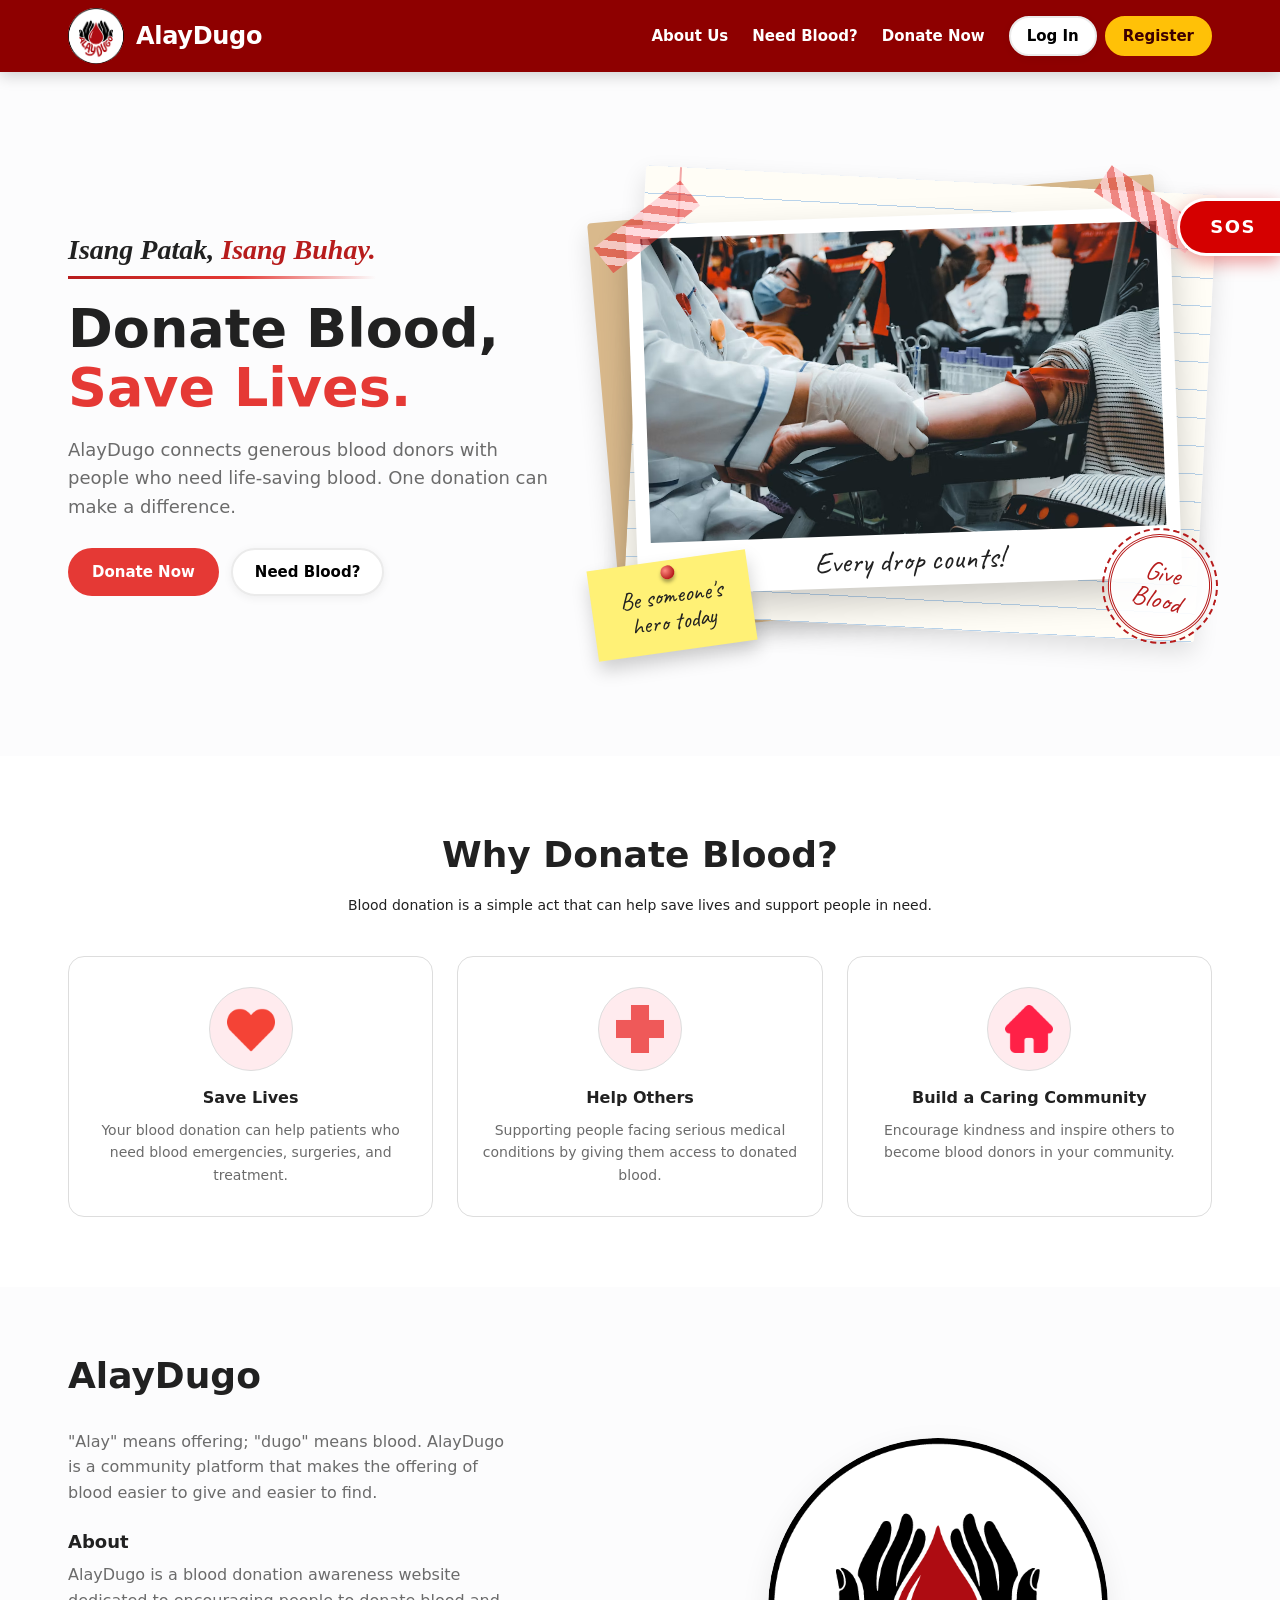
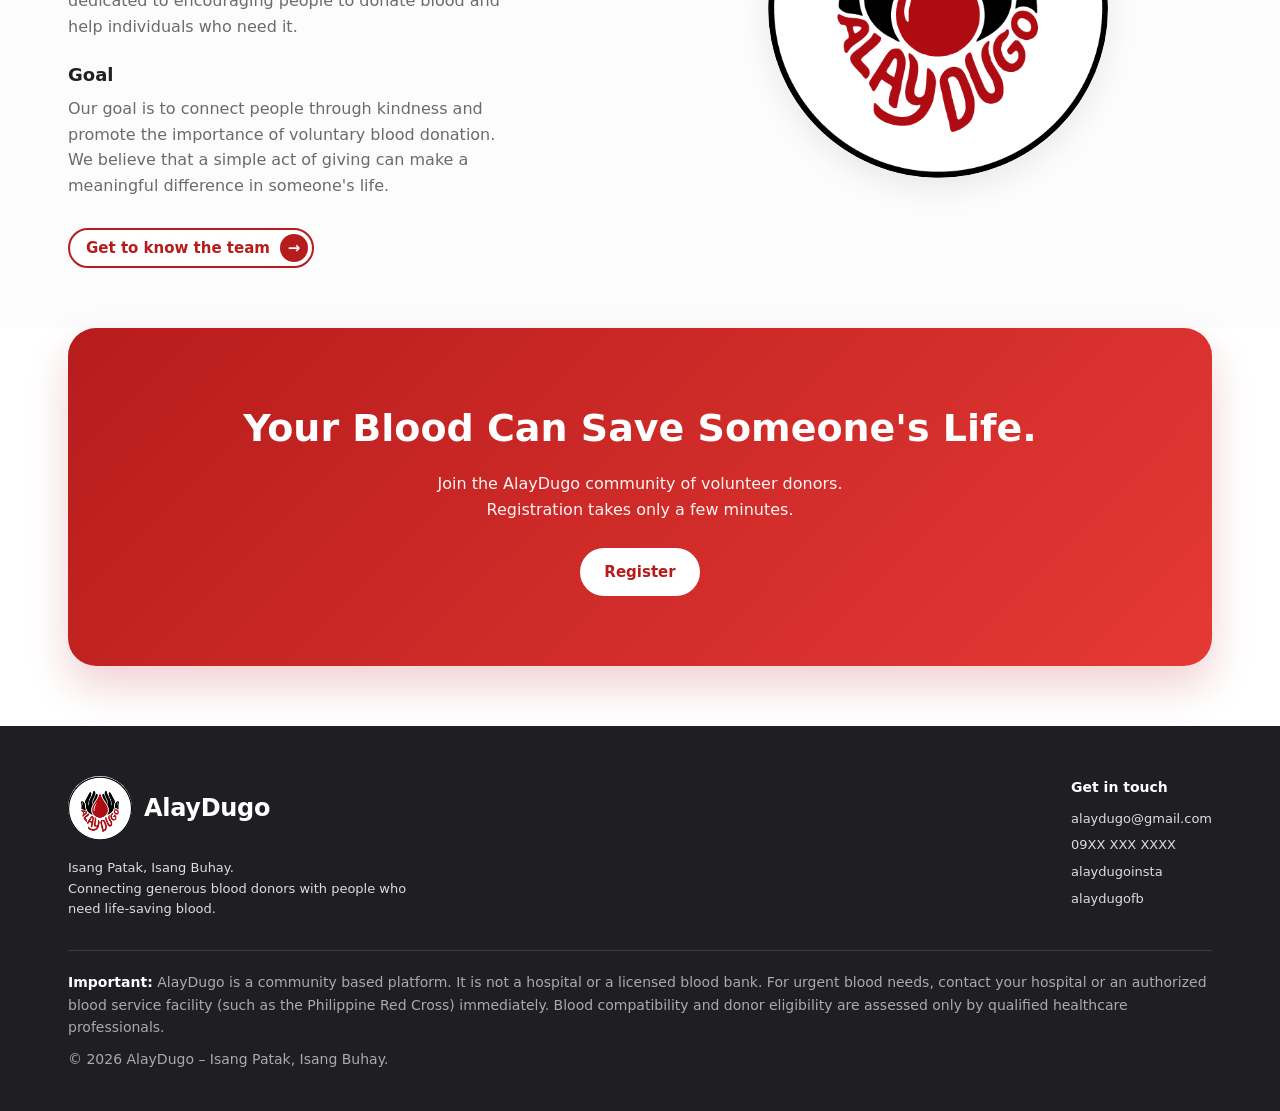
==== commit eef02b0e: "very very big changes" ====
--- a/index.html
+++ b/index.html
@@ -4,7 +4,8 @@
   <meta charset="UTF-8">
   <meta name="viewport" content="width=device-width, initial-scale=1.0">
   <title>AlayDugo – Isang Patak, Isang Buhay</title>
-  <link rel="icon" type="image/png" href="icons/alay_dugologo.png">
+  <link rel="icon" type="image/png" href="icons/favicon-circle.png">
+  <link rel="stylesheet" href="https://fonts.googleapis.com/css2?family=Caveat:wght@700&display=swap">
   <link rel="stylesheet" href="style.css">
 </head>
 <body>
@@ -28,7 +29,7 @@
   <section class="hero">
     <div class="container">
       <div>
-        <span class="tagline">Isang Patak, Isang Buhay.</span>
+        <span class="tagline">Isang Patak, <em>Isang Buhay.</em></span>
         <h1>Donate Blood, <span>Save Lives.</span></h1>
         <p>AlayDugo connects generous blood donors with people who need life-saving blood. One donation can make a difference.</p>
         <div class="hero-buttons">
@@ -36,8 +37,13 @@
           <a href="need_blood.html" class="btn btn-outline">Need Blood?</a>
         </div>
       </div>
-      <div class="hero-img">
-        <img src="icons/blood_donation.png" alt="Blood donation">
+      <div class="hero-img scrapbook">
+        <figure class="polaroid">
+          <img src="icons/blood_donation.png" alt="Blood donation">
+          <figcaption>Every drop counts!</figcaption>
+        </figure>
+        <p class="sticky-note">Be someone's hero today</p>
+        <span class="stamp">Give Blood</span>
       </div>
     </div>
   </section>
@@ -88,12 +94,12 @@
   </section>
 
   <!-- Call to action -->
-  <section class="cta-section">
+  <section class="cta-section" id="cta">
     <div class="container">
       <div class="cta">
         <h2>Your Blood Can Save Someone's Life.</h2>
         <p>Join the AlayDugo community of volunteer donors. Registration takes only a few minutes.</p>
-        <a href="auth.html#register" class="btn btn-white" id="cta-register">Register</a>
+        <a href="auth.html#register" class="btn btn-white">Register</a>
       </div>
     </div>
   </section>
--- a/style.css
+++ b/style.css
@@ -26,12 +26,13 @@
 .btn-red:hover { background: var(--primary); }
 .btn-white { background: #fff; color: var(--primary); }
 /* "Get to know the team" button */
-.btn-team { display: inline-flex; align-items: center; gap: 16px; background: #fff; color: var(--primary); border: 2px solid var(--primary); padding: 6px 6px 6px 24px; }
-.btn-team span { display: grid; place-items: center; width: 38px; height: 38px; border-radius: 50%; background: var(--primary); color: #fff; font-size: 18px; transition: transform .2s, background .2s, color .2s; }
+.btn-team { display: inline-flex; align-items: center; gap: 10px; background: #fff; color: var(--primary); border: 2px solid var(--primary); border-radius: 999px; padding: 4px 4px 4px 16px; font-size: 15px; font-weight: 700; line-height: 1.2; }
+.btn-team span { display: grid; place-items: center; width: 28px; height: 28px; border-radius: 50%; background: var(--primary); color: #fff; font-size: 15px; transition: transform .2s, background .2s, color .2s; }
 .btn-team:hover { background: var(--primary); color: #fff; }
 .btn-team:hover span { background: #fff; color: var(--primary); transform: translateX(3px); }
-/* Home page tagline: plain text */
-.tagline { display: block; margin-bottom: 12px; }
+/* Home page tagline */
+.tagline { display: inline-block; margin-bottom: 20px; padding-bottom: 10px; font-family: Georgia, "Times New Roman", serif; font-style: italic; font-weight: 700; font-size: 28px; line-height: 1.3; background: linear-gradient(90deg, var(--primary), var(--secondary) 55%, transparent) left bottom / 100% 3px no-repeat; }
+.tagline em { color: var(--primary); }
 .btn-inquiry { display: block; width: 100%; margin-top: auto; background: #fff; color: var(--primary); border: 1px solid var(--primary); border-radius: 12px; padding: 12px; font-weight: 700; }
 .btn-inquiry:hover { background: var(--pink); box-shadow: none; }
 .btn[hidden] { display: none; }
@@ -42,26 +43,28 @@
 /* Navbar */
 .nav .btn.btn-login { background: #fff; color: #000; font-weight: 600; font-size: 15px; padding: 6px 16px; border: 2px solid #ebebeb; box-shadow: 0 2px 10px rgba(0,0,0,.06); }
 .nav .btn.btn-login:hover { background: #fff; color: #000; border-color: #ebebeb; transform: translateY(-2px); box-shadow: 0 8px 18px rgba(183, 28, 28, .2); }
-header { position: sticky; top: 0; background: rgba(255,255,255,.95); backdrop-filter: blur(6px); border-bottom: 1px solid #eee; z-index: 10; }
+header { position: sticky; top: 0; background: #8E0000; box-shadow: 0 4px 14px rgba(0,0,0,.18); z-index: 10; }
 .nav { display: flex; align-items: center; justify-content: space-between; height: var(--nav-h); }
-.brand { display: inline-flex; align-items: center; gap: 12px; color: var(--primary); font-size: 24px; font-weight: 800; letter-spacing: -0.3px; }
+.brand { display: inline-flex; align-items: center; gap: 12px; color: #fff; font-size: 24px; font-weight: 800; letter-spacing: -0.3px; }
 .brand-logo { position: relative; display: block; flex-shrink: 0; border-radius: 50%; overflow: hidden; }
 .brand-logo { width: 56px; height: 56px; }
 .brand-logo img { position: absolute; display: block; max-width: none; width: 209.84%; height: auto; left: -54.92%; top: -21.52%; }
 footer .brand-logo { width: 64px; height: 64px; }
 .nav ul { display: flex; align-items: center; gap: 24px; list-style: none; }
-.nav ul a { font-size: 15px; font-weight: 600; transition: color .2s; }
+.nav ul a { color: #fff; font-size: 15px; font-weight: 600; transition: color .2s; }
 .nav ul li:nth-last-child(2) { margin-right: -16px; }
-.nav ul a:hover { color: var(--secondary); }
+.nav ul a:hover { color: #FFCDD2; }
 .nav .btn { padding: 8px 18px; color: #fff; }
 .nav .btn:hover { color: #fff; }
-#menu-toggle { display: none; background: none; border: 0; font-size: 26px; cursor: pointer; color: var(--text); }
+.nav .btn.btn-red { background: #FFC107; color: #3E0000; border: 2px solid #FFC107; padding: 6px 16px; }
+.nav .btn.btn-red:hover { background: #FFD54F; color: #3E0000; border-color: #FFD54F; }
+#menu-toggle { display: none; background: none; border: 0; font-size: 26px; cursor: pointer; color: #fff; }
 footer .brand { color: #fff; }
 @media (max-width: 800px) {
   .brand { font-size: 20px; gap: 10px; }
   .brand-logo { width: 44px; height: 44px; }
   #menu-toggle { display: block; }
-  .nav ul { display: none; position: absolute; top: var(--nav-h); left: 0; right: 0; background: #fff; flex-direction: column; align-items: flex-start; padding: 16px 20px 20px; border-bottom: 1px solid #eee; }
+  .nav ul { display: none; position: absolute; top: var(--nav-h); left: 0; right: 0; background: #8E0000; flex-direction: column; align-items: flex-start; padding: 16px 20px 20px; box-shadow: 0 10px 18px rgba(0,0,0,.2); }
   .nav ul.open { display: flex; }
 }
 
@@ -96,20 +99,18 @@
 .switch { position: relative; width: 52px; height: 30px; background: #cfd8dc; border-radius: 999px; flex-shrink: 0; transition: background .2s; }
 .switch::after { content: ""; position: absolute; top: 3px; left: 3px; width: 24px; height: 24px; border-radius: 50%; background: #fff; box-shadow: 0 1px 3px rgba(0,0,0,.3); transition: transform .2s; }
 .modal-box .consent { display: flex; font-weight: 400; margin: 6px 0 20px; }
-.toast { position: fixed; right: 24px; bottom: 104px; background: #263238; color: #fff; padding: 18px 28px; border-radius: 16px; font-size: 17px; z-index: 200; opacity: 0; transform: translateY(10px); transition: opacity .3s, transform .3s; }
+.toast { position: fixed; right: 24px; bottom: 24px; background: #263238; color: #fff; padding: 18px 28px; border-radius: 16px; font-size: 17px; z-index: 200; opacity: 0; transform: translateY(10px); transition: opacity .3s, transform .3s; }
 .toast.show { opacity: 1; transform: none; }
 
 /* Emergency SOS button and hotline list */
-.sos-btn { position: fixed; right: 24px; bottom: 24px; width: 64px; height: 64px; border-radius: 50%; border: 3px solid #fff; background: #d50000; color: #fff; font: inherit; font-weight: 900; font-size: 17px; letter-spacing: 1px; cursor: pointer; z-index: 90; box-shadow: 0 8px 22px rgba(213,0,0,.45); animation: sos-pulse 1.8s infinite; }
+.sos-btn { position: fixed; right: 0; top: 22vh; height: 58px; padding: 0 24px 0 30px; border: 3px solid #fff; border-right: 0; border-radius: 999px 0 0 999px; background: #d50000; color: #fff; font: inherit; font-weight: 900; font-size: 18px; letter-spacing: 1.5px; cursor: pointer; z-index: 90; box-shadow: 0 6px 18px rgba(213,0,0,.4); animation: sos-pulse 1.8s infinite; }
 .sos-btn:hover { background: var(--primary); }
-@keyframes sos-pulse { 0% { box-shadow: 0 0 0 0 rgba(213,0,0,.55); } 100% { box-shadow: 0 0 0 18px rgba(213,0,0,0); } }
+@keyframes sos-pulse { 0% { box-shadow: 0 0 0 0 rgba(213,0,0,.55); } 100% { box-shadow: 0 0 0 14px rgba(213,0,0,0); } }
 @media (prefers-reduced-motion: reduce) { .sos-btn { animation: none; } }
 .sos-list { display: flex; flex-direction: column; gap: 10px; margin-top: 16px; }
 .sos-list a { display: flex; justify-content: space-between; align-items: center; gap: 12px; background: var(--pink); border-radius: 12px; padding: 14px 16px; font-size: 14px; font-weight: 600; }
 .sos-list a:hover { background: #ffd9de; }
 .sos-list strong { color: var(--primary); font-size: 18px; white-space: nowrap; }
-/* leave room so the SOS button never covers the end of the footer */
-footer { padding-bottom: 100px !important; }
 
 /* Form fields */
 .req { color: var(--secondary); }
@@ -153,7 +154,19 @@
 .know-logo img { position: absolute; display: block; max-width: none; width: 209.84%; height: auto; left: -54.92%; top: -21.52%; }
 .hero { padding: 100px 0; background: #FCFCFD; }
 .hero .container { display: grid; grid-template-columns: 0.9fr 1.1fr; align-items: center; gap: 24px; }
-.hero-img img { width: 100%; height: auto; display: block; border-radius: 20px; }
+/* Hero picture: scrapbook page with a taped photo, sticky note and stamp */
+.scrapbook { position: relative; isolation: isolate; padding: 44px 36px 70px; font-family: "Caveat", "Segoe Print", "Bradley Hand", cursive; }
+.scrapbook::before { content: ""; position: absolute; inset: 26px 40px 46px 8px; z-index: -2; background: #d9b98c; border-radius: 4px; transform: rotate(-5deg); box-shadow: 0 10px 24px rgba(0,0,0,.14); }
+.scrapbook::after { content: ""; position: absolute; inset: 8px 6px 28px 38px; z-index: -1; background: linear-gradient(90deg, transparent 34px, #f2a7a7 34px 36px, transparent 36px), repeating-linear-gradient(#fffdf6 0 27px, #b9d3ea 27px 28px); border-radius: 4px; transform: rotate(3deg); box-shadow: 0 10px 24px rgba(0,0,0,.12); }
+.polaroid { position: relative; background: #fff; padding: 14px 14px 8px; transform: rotate(-2deg); box-shadow: 0 16px 34px rgba(0,0,0,.2); }
+.polaroid::before, .polaroid::after { content: ""; position: absolute; top: -14px; width: 110px; height: 32px; z-index: 1; background: repeating-linear-gradient(45deg, rgba(229,57,53,.6) 0 8px, rgba(255,205,210,.75) 8px 16px); }
+.polaroid::before { left: -34px; transform: rotate(-36deg); }
+.polaroid::after { right: -34px; transform: rotate(36deg); }
+.polaroid img { width: 100%; height: auto; display: block; }
+.polaroid figcaption { text-align: center; font-size: 30px; line-height: 1.2; padding-top: 8px; }
+.scrapbook .sticky-note { position: absolute; left: -4px; bottom: 6px; width: 160px; margin: 0; padding: 22px 14px 16px; background: #fff176; color: #212121; font-size: 24px; line-height: 1.1; text-align: center; transform: rotate(-8deg); box-shadow: 0 10px 18px rgba(0,0,0,.18); }
+.scrapbook .sticky-note::before { content: ""; position: absolute; top: 5px; left: 50%; width: 14px; height: 14px; margin-left: -7px; border-radius: 50%; background: radial-gradient(circle at 35% 35%, #ff8a80, #b71c1c 70%); box-shadow: 0 3px 4px rgba(0,0,0,.35); }
+.stamp { position: absolute; right: 0; bottom: 18px; width: 104px; height: 104px; display: grid; place-items: center; text-align: center; padding: 10px; border-radius: 50%; border: 3px double var(--primary); outline: 2px dashed var(--primary); outline-offset: 4px; background: rgba(255,255,255,.92); color: var(--primary); font-size: 27px; line-height: 1; transform: rotate(14deg); }
 .hero h1 { font-size: 54px; line-height: 1.1; font-weight: 800; }
 .hero h1 span { color: var(--secondary); display: block; }
 .hero p { color: var(--muted); margin-top: 18px; max-width: 480px; font-size: 18px; }
@@ -186,6 +199,11 @@
   .know-logo { width: 240px; height: 240px; }
   .hero .container { grid-template-columns: 1fr; }
   .hero { padding: 40px 0; }
+  .sos-btn { height: 44px; padding: 0 14px 0 20px; font-size: 14px; }
+  .scrapbook { padding: 34px 18px 100px; }
+  .polaroid figcaption { font-size: 24px; }
+  .scrapbook .sticky-note { width: 136px; bottom: 2px; padding: 20px 8px 10px; font-size: 18px; }
+  .stamp { width: 84px; height: 84px; font-size: 21px; }
   .hero h1 { font-size: 40px; }
   .cards { grid-template-columns: 1fr; }
   .cta h2 { font-size: 28px; }
@@ -364,6 +382,7 @@
 .fb-suggest li:hover, .fb-suggest li.on { background: var(--pink); color: var(--primary); }
 .fb-card.top { border: 2px solid var(--secondary); box-shadow: 0 10px 30px rgba(183,28,28,.14); }
 .fb-flag { display: inline-block; background: var(--primary); color: #fff; font-size: 12px; font-weight: 700; letter-spacing: .5px; padding: 3px 12px; border-radius: 999px; margin-bottom: 10px; }
+.cg-table td img { display: block; width: 22px; height: 22px; object-fit: contain; margin: 0 auto; }
 .cg-table td.yes { font-size: 14px; }
 .cg-table td.no { font-size: 14px; color: #aaa; font-weight: 500; }
 .fb-city .fb-city-btn { background: #fff; color: #000; border: 2px solid #ebebeb; box-shadow: 0 2px 10px rgba(0,0,0,.06); border-radius: 999px; padding: 10px 22px; font-weight: 600; font-size: 15px; white-space: nowrap; }
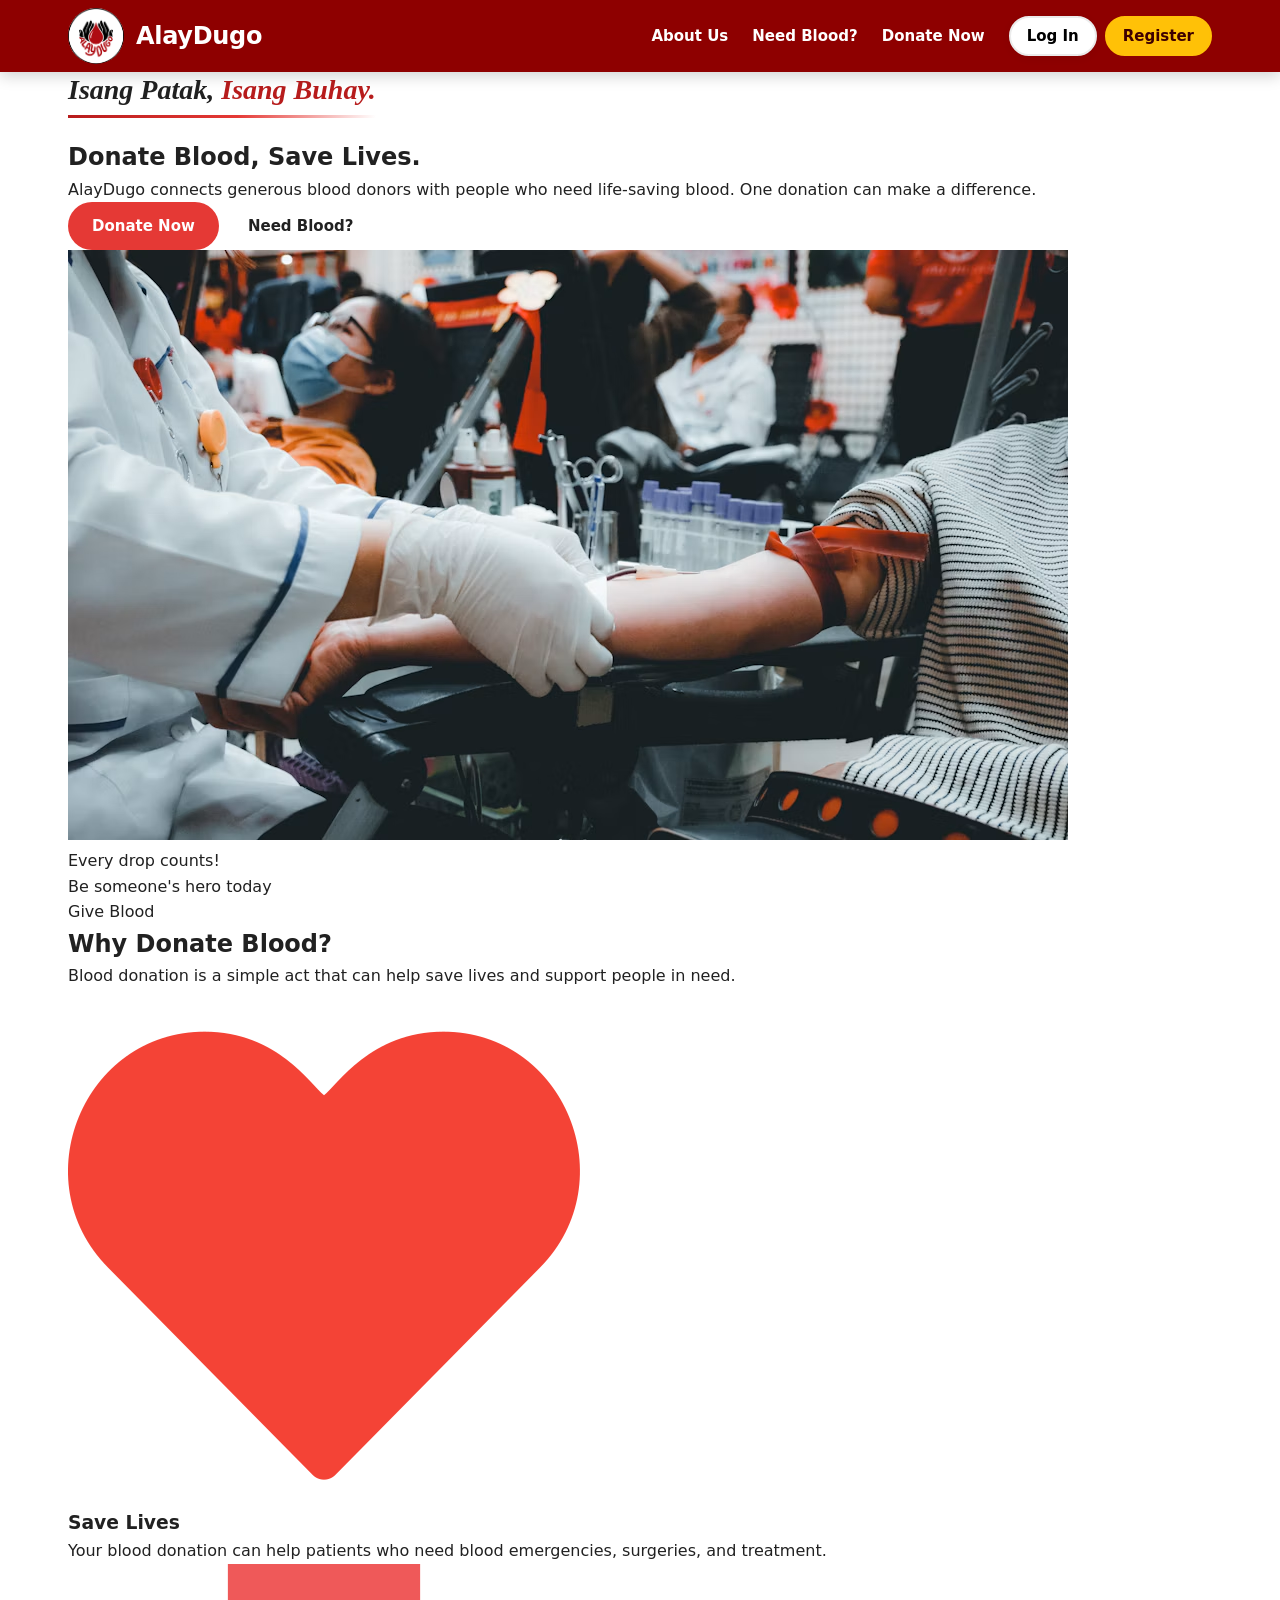
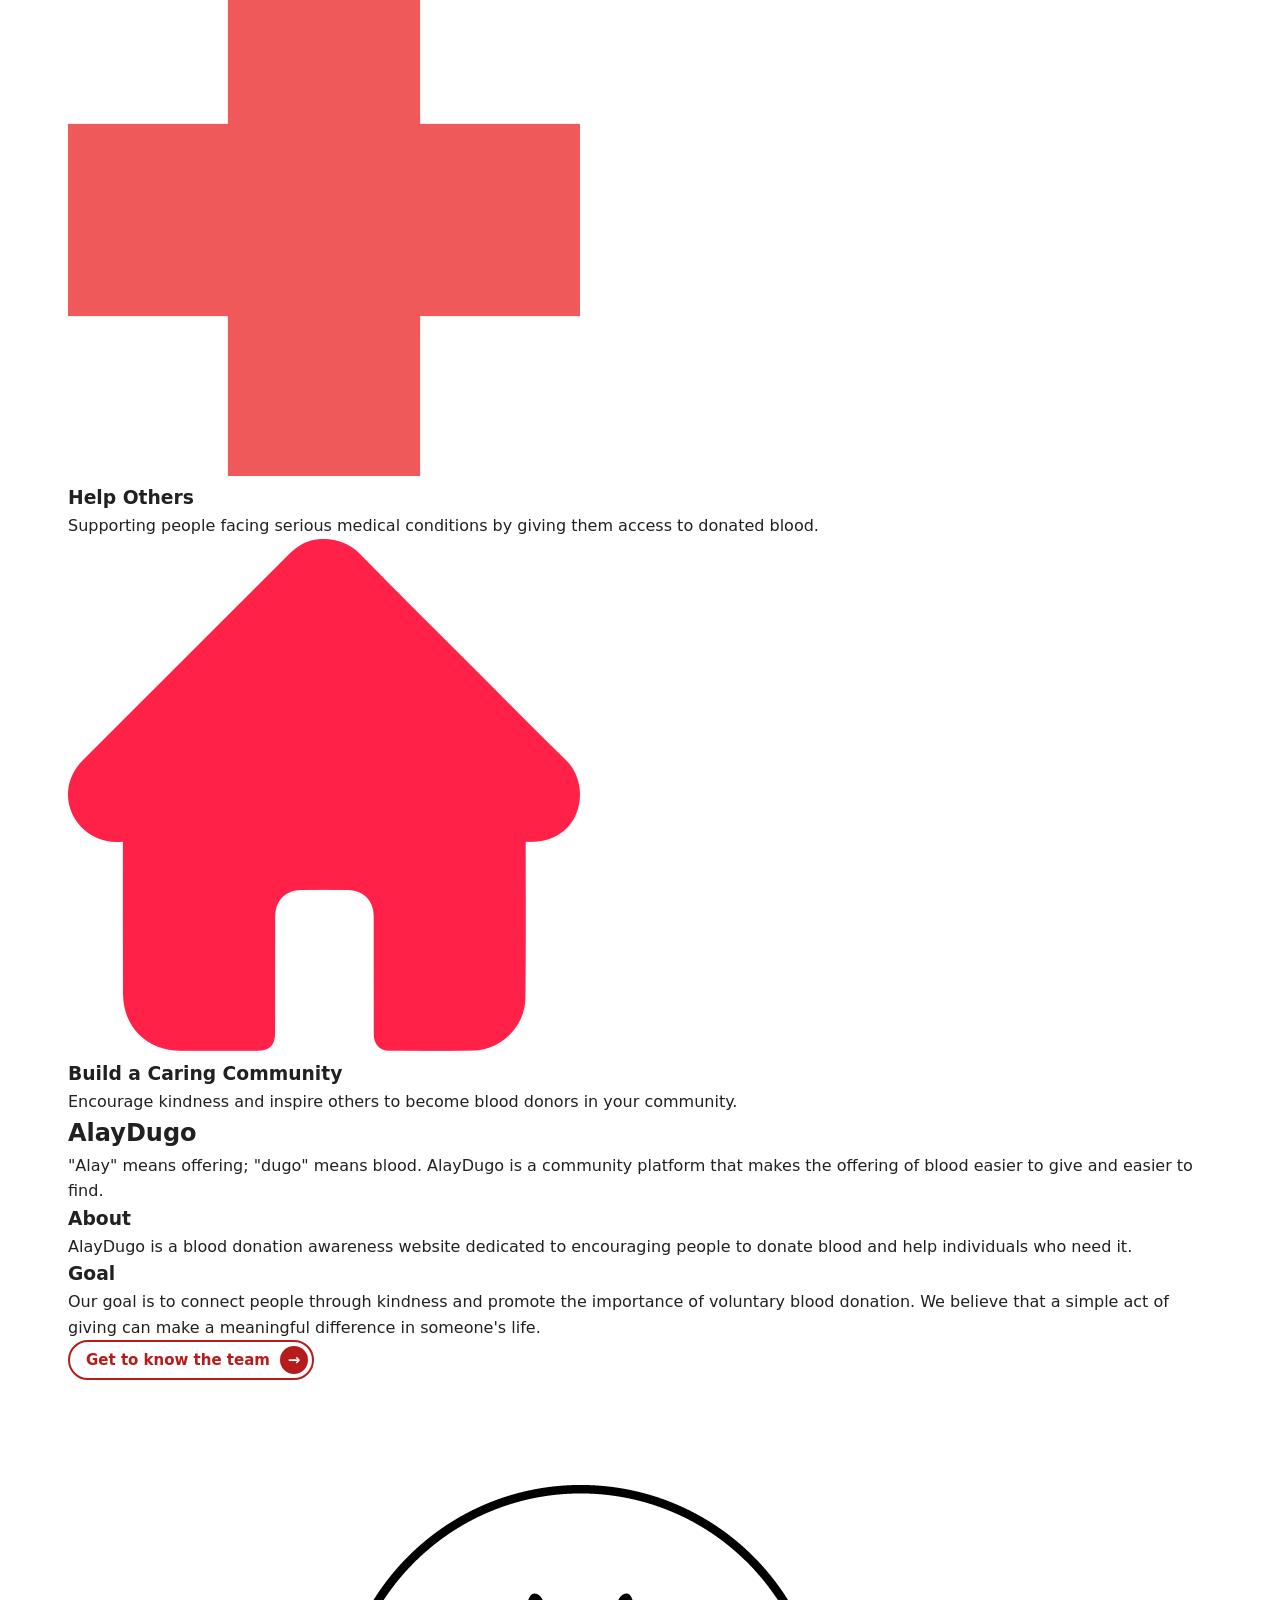
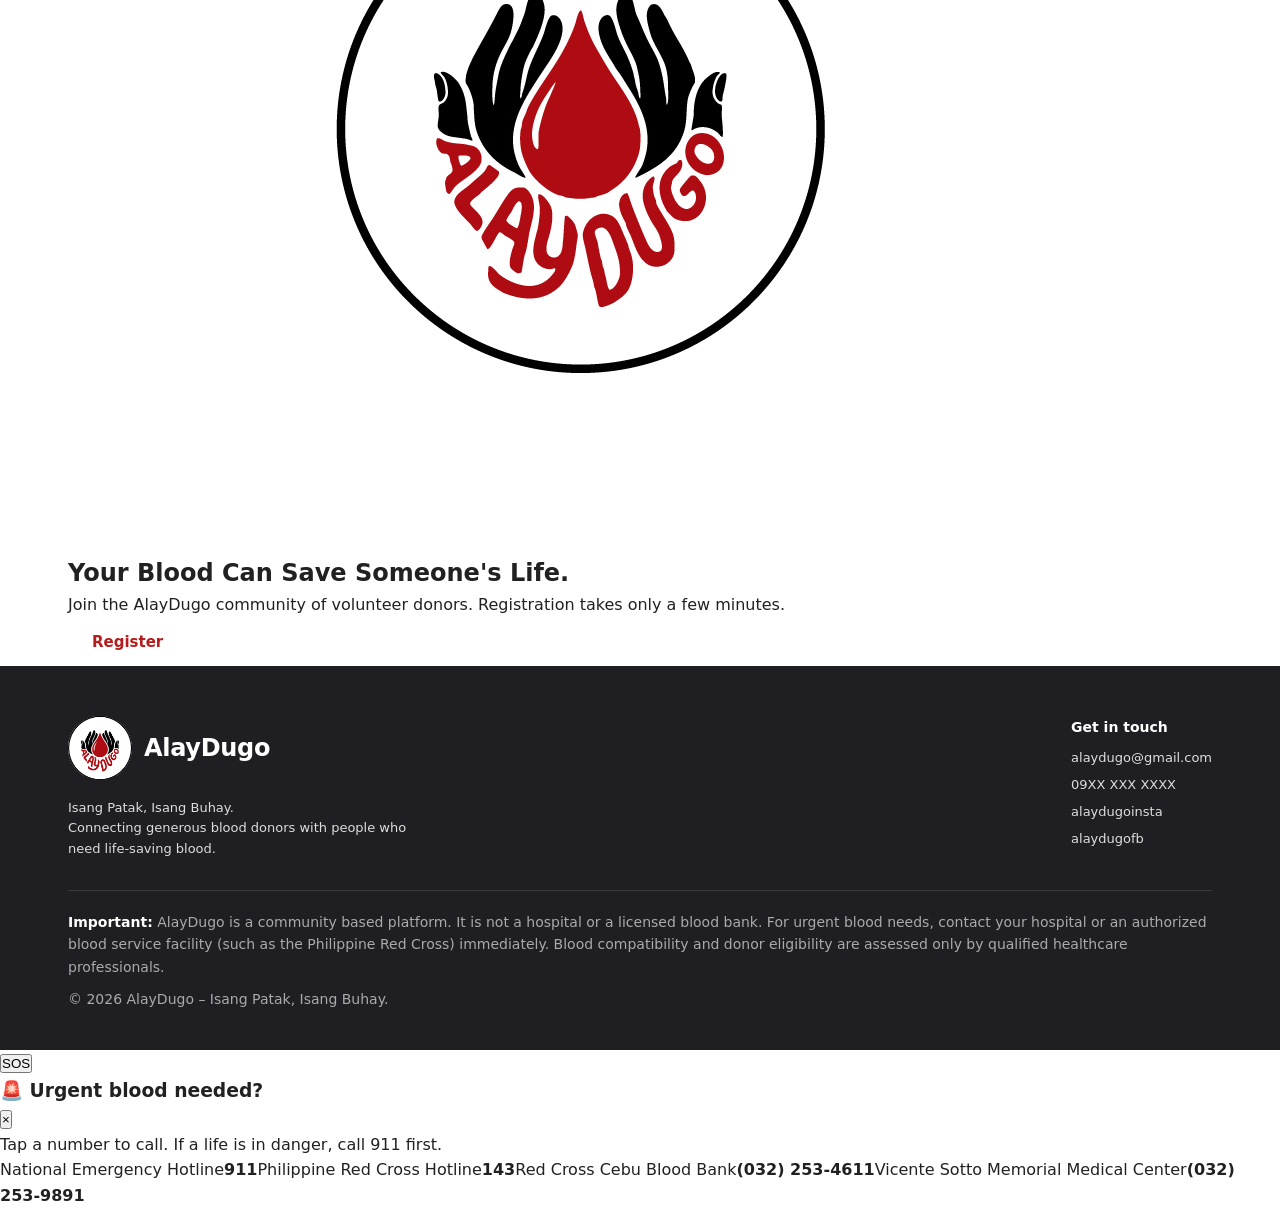
==== commit 76d3e032: "cleaning css files" ====
--- a/index.html
+++ b/index.html
@@ -6,7 +6,12 @@
   <title>AlayDugo – Isang Patak, Isang Buhay</title>
   <link rel="icon" type="image/png" href="icons/favicon-circle.png">
   <link rel="stylesheet" href="https://fonts.googleapis.com/css2?family=Caveat:wght@700&display=swap">
-  <link rel="stylesheet" href="style.css">
+  <link rel="stylesheet" href="base.css">
+  <link rel="stylesheet" href="buttons.css">
+  <link rel="stylesheet" href="navbar.css">
+  <link rel="stylesheet" href="footer.css">
+  <link rel="stylesheet" href="shared.css">
+  <link rel="stylesheet" href="home.css">
 </head>
 <body>
 
--- a/base.css
+++ b/base.css
@@ -0,0 +1,49 @@
+/* Base */
+:root {
+  --primary: #B71C1C;
+  --secondary: #E53935;
+  --bg: #FFFFFF;
+  --light: #F8F9FA;
+  --text: #212121;
+  --pink: #FFEBEE;
+  --muted: #6b6b6b;
+  --nav-h: 72px;
+}
+
+* {
+  box-sizing: border-box;
+  margin: 0;
+  padding: 0;
+}
+
+html {
+  scroll-behavior: smooth;
+}
+
+body {
+  font-family: "Segoe UI", system-ui, Arial, sans-serif;
+  color: var(--text);
+  background: var(--bg);
+  line-height: 1.6;
+}
+
+a {
+  color: inherit;
+  text-decoration: none;
+}
+
+.container {
+  max-width: 1240px;
+  margin: 0 auto;
+  padding: 0 48px;
+}
+
+@media (max-width: 800px) {
+  :root {
+    --nav-h: 64px;
+  }
+
+  .container {
+    padding: 0 20px;
+  }
+}
--- a/buttons.css
+++ b/buttons.css
@@ -0,0 +1,127 @@
+/* Buttons */
+.btn {
+  display: inline-block;
+  padding: 12px 24px;
+  border-radius: 999px;
+  font-weight: 600;
+  font-size: 15px;
+  border: 0;
+  cursor: pointer;
+  transition: transform .2s, box-shadow .2s, background .2s;
+}
+
+.btn:hover {
+  transform: translateY(-2px);
+  box-shadow: 0 8px 18px rgba(183, 28, 28, .2);
+}
+
+.btn-red {
+  background: var(--secondary);
+  color: #fff;
+}
+
+.btn-red:hover {
+  background: var(--primary);
+}
+
+.btn-white {
+  background: #fff;
+  color: var(--primary);
+}
+
+/* Get to know the team button */
+.btn-team {
+  display: inline-flex;
+  align-items: center;
+  gap: 10px;
+  background: #fff;
+  color: var(--primary);
+  border: 2px solid var(--primary);
+  border-radius: 999px;
+  padding: 4px 4px 4px 16px;
+  font-size: 15px;
+  font-weight: 700;
+  line-height: 1.2;
+}
+
+.btn-team span {
+  display: grid;
+  place-items: center;
+  width: 28px;
+  height: 28px;
+  border-radius: 50%;
+  background: var(--primary);
+  color: #fff;
+  font-size: 15px;
+  transition: transform .2s, background .2s, color .2s;
+}
+
+.btn-team:hover {
+  background: var(--primary);
+  color: #fff;
+}
+
+.btn-team:hover span {
+  background: #fff;
+  color: var(--primary);
+  transform: translateX(3px);
+}
+
+/* Home page tagline */
+.tagline {
+  display: inline-block;
+  margin-bottom: 20px;
+  padding-bottom: 10px;
+  font-family: Georgia, "Times New Roman", serif;
+  font-style: italic;
+  font-weight: 700;
+  font-size: 28px;
+  line-height: 1.3;
+  background: linear-gradient(90deg, var(--primary), var(--secondary) 55%, transparent) left bottom / 100% 3px no-repeat;
+}
+
+.tagline em {
+  color: var(--primary);
+}
+
+.btn-inquiry {
+  display: block;
+  width: 100%;
+  margin-top: auto;
+  background: #fff;
+  color: var(--primary);
+  border: 1px solid var(--primary);
+  border-radius: 12px;
+  padding: 12px;
+  font-weight: 700;
+}
+
+.btn-inquiry:hover {
+  background: var(--pink);
+  box-shadow: none;
+}
+
+.btn[hidden] {
+  display: none;
+}
+
+.btn-register {
+  display: block;
+  width: 100%;
+  background: var(--primary);
+  color: #fff;
+  border: 2px solid var(--primary);
+  padding: 11px;
+  font-weight: 600;
+}
+
+.btn-register:hover {
+  background: var(--primary);
+}
+
+.btn-register.registered {
+  background: #fff;
+  color: #000;
+  border-color: #ebebeb;
+  box-shadow: 0 2px 10px rgba(0,0,0,.06);
+}
--- a/navbar.css
+++ b/navbar.css
@@ -0,0 +1,161 @@
+/* Navbar */
+.nav .btn.btn-login {
+  background: #fff;
+  color: #000;
+  font-weight: 600;
+  font-size: 15px;
+  padding: 6px 16px;
+  border: 2px solid #ebebeb;
+  box-shadow: 0 2px 10px rgba(0,0,0,.06);
+}
+
+.nav .btn.btn-login:hover {
+  background: #fff;
+  color: #000;
+  border-color: #ebebeb;
+  transform: translateY(-2px);
+  box-shadow: 0 8px 18px rgba(183, 28, 28, .2);
+}
+
+header {
+  position: sticky;
+  top: 0;
+  background: #8E0000;
+  box-shadow: 0 4px 14px rgba(0,0,0,.18);
+  z-index: 10;
+}
+
+.nav {
+  display: flex;
+  align-items: center;
+  justify-content: space-between;
+  height: var(--nav-h);
+}
+
+.brand {
+  display: inline-flex;
+  align-items: center;
+  gap: 12px;
+  color: #fff;
+  font-size: 24px;
+  font-weight: 800;
+  letter-spacing: -0.3px;
+}
+
+.brand-logo {
+  position: relative;
+  display: block;
+  flex-shrink: 0;
+  border-radius: 50%;
+  overflow: hidden;
+}
+
+.brand-logo {
+  width: 56px;
+  height: 56px;
+}
+
+.brand-logo img {
+  position: absolute;
+  display: block;
+  max-width: none;
+  width: 209.84%;
+  height: auto;
+  left: -54.92%;
+  top: -21.52%;
+}
+
+footer .brand-logo {
+  width: 64px;
+  height: 64px;
+}
+
+.nav ul {
+  display: flex;
+  align-items: center;
+  gap: 24px;
+  list-style: none;
+}
+
+.nav ul a {
+  color: #fff;
+  font-size: 15px;
+  font-weight: 600;
+  transition: color .2s;
+}
+
+.nav ul li:nth-last-child(2) {
+  margin-right: -16px;
+}
+
+.nav ul a:hover {
+  color: #FFCDD2;
+}
+
+.nav .btn {
+  padding: 8px 18px;
+  color: #fff;
+}
+
+.nav .btn:hover {
+  color: #fff;
+}
+
+.nav .btn.btn-red {
+  background: #FFC107;
+  color: #3E0000;
+  border: 2px solid #FFC107;
+  padding: 6px 16px;
+}
+
+.nav .btn.btn-red:hover {
+  background: #FFD54F;
+  color: #3E0000;
+  border-color: #FFD54F;
+}
+
+#menu-toggle {
+  display: none;
+  background: none;
+  border: 0;
+  font-size: 26px;
+  cursor: pointer;
+  color: #fff;
+}
+
+footer .brand {
+  color: #fff;
+}
+
+@media (max-width: 800px) {
+  .brand {
+    font-size: 20px;
+    gap: 10px;
+  }
+
+  .brand-logo {
+    width: 44px;
+    height: 44px;
+  }
+
+  #menu-toggle {
+    display: block;
+  }
+
+  .nav ul {
+    display: none;
+    position: absolute;
+    top: var(--nav-h);
+    left: 0;
+    right: 0;
+    background: #8E0000;
+    flex-direction: column;
+    align-items: flex-start;
+    padding: 16px 20px 20px;
+    box-shadow: 0 10px 18px rgba(0,0,0,.2);
+  }
+
+  .nav ul.open {
+    display: flex;
+  }
+}
--- a/footer.css
+++ b/footer.css
@@ -0,0 +1,49 @@
+/* Footer */
+footer {
+  background: #1f1f23;
+  color: #ddd;
+  padding: 50px 0 30px;
+}
+
+footer .tag {
+  margin-top: 10px;
+  max-width: 360px;
+  font-size: 13px;
+}
+
+.footer-top {
+  display: flex;
+  justify-content: space-between;
+  gap: 30px;
+  flex-wrap: wrap;
+}
+
+.footer-contact h4 {
+  font-size: 14px;
+  color: #fff;
+  margin-bottom: 10px;
+}
+
+.footer-contact p {
+  display: flex;
+  align-items: center;
+  gap: 8px;
+  font-size: 13px;
+  margin-bottom: 6px;
+}
+
+.footer-bottom {
+  border-top: 1px solid #3a3a40;
+  margin-top: 30px;
+  padding-top: 20px;
+  font-size: 14px;
+  color: #aaa;
+}
+
+.footer-bottom p {
+  margin-bottom: 10px;
+}
+
+.footer-bottom strong {
+  color: #fff;
+}
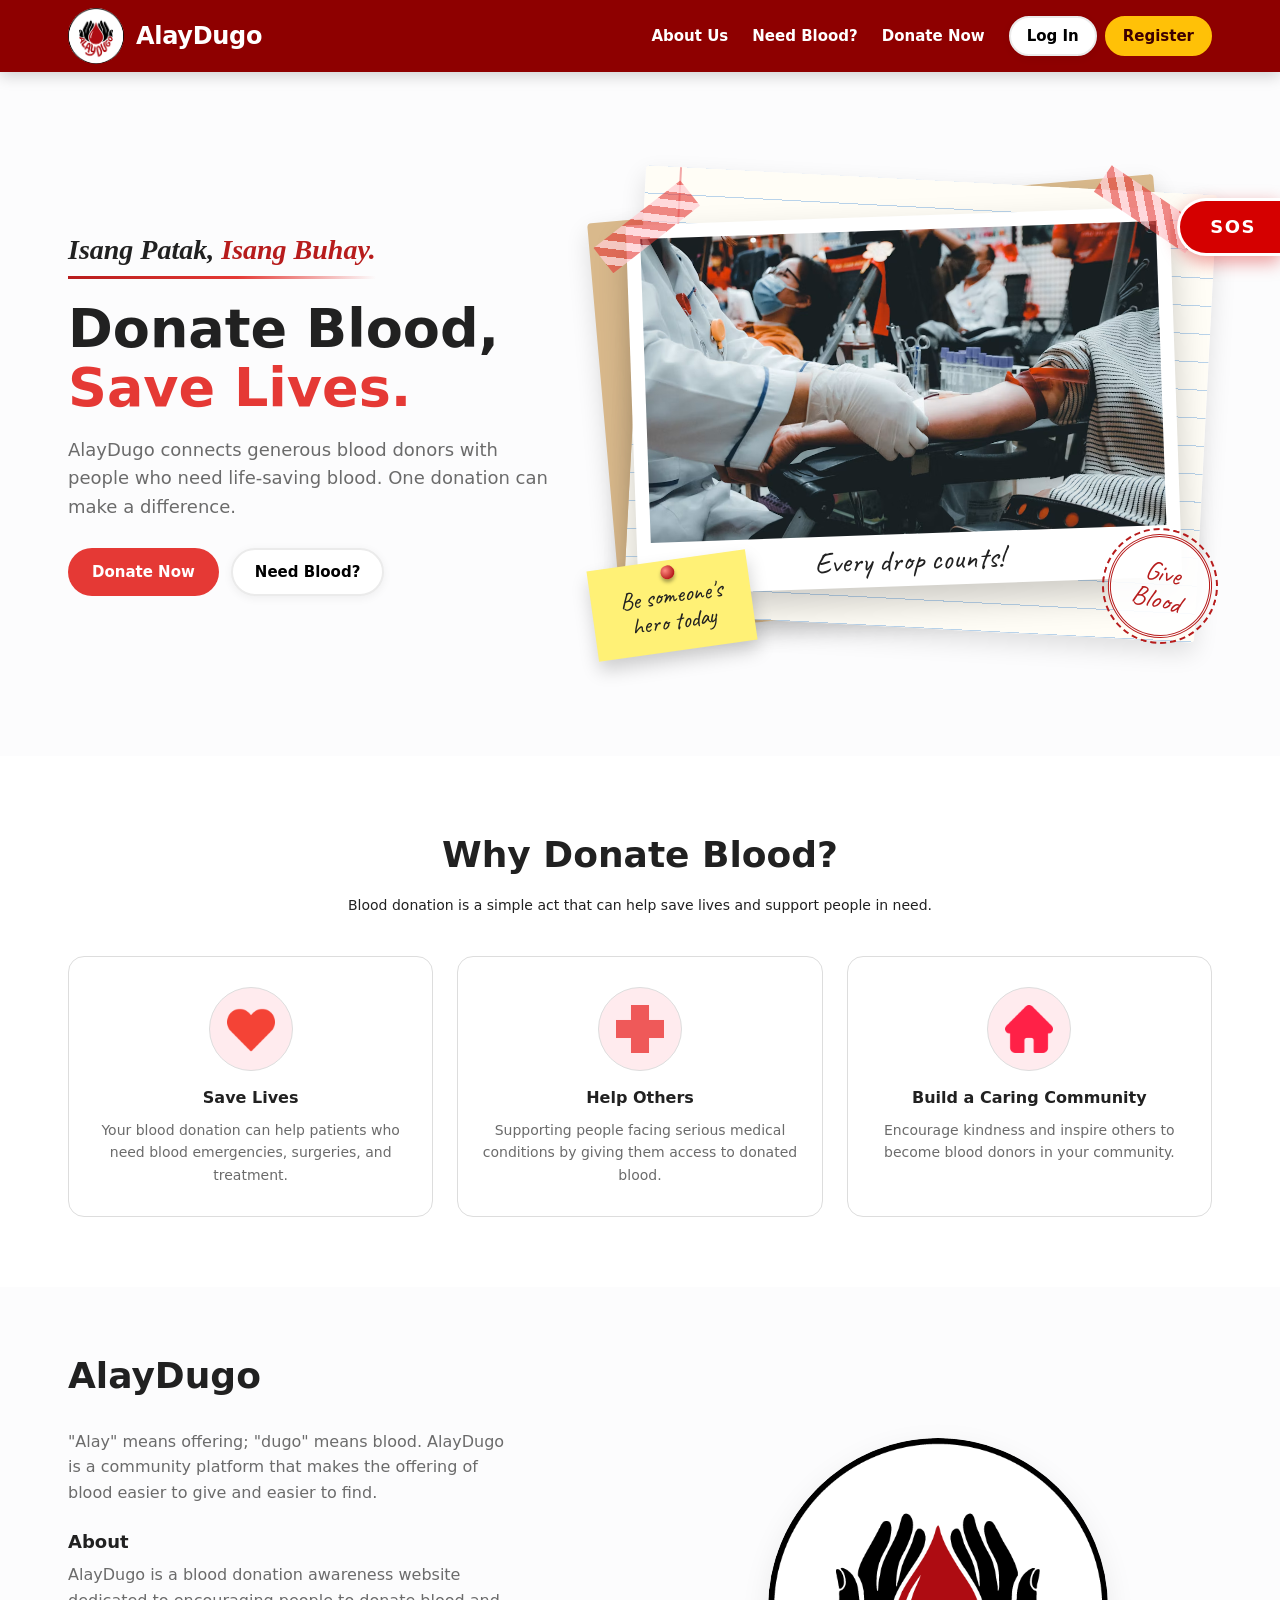
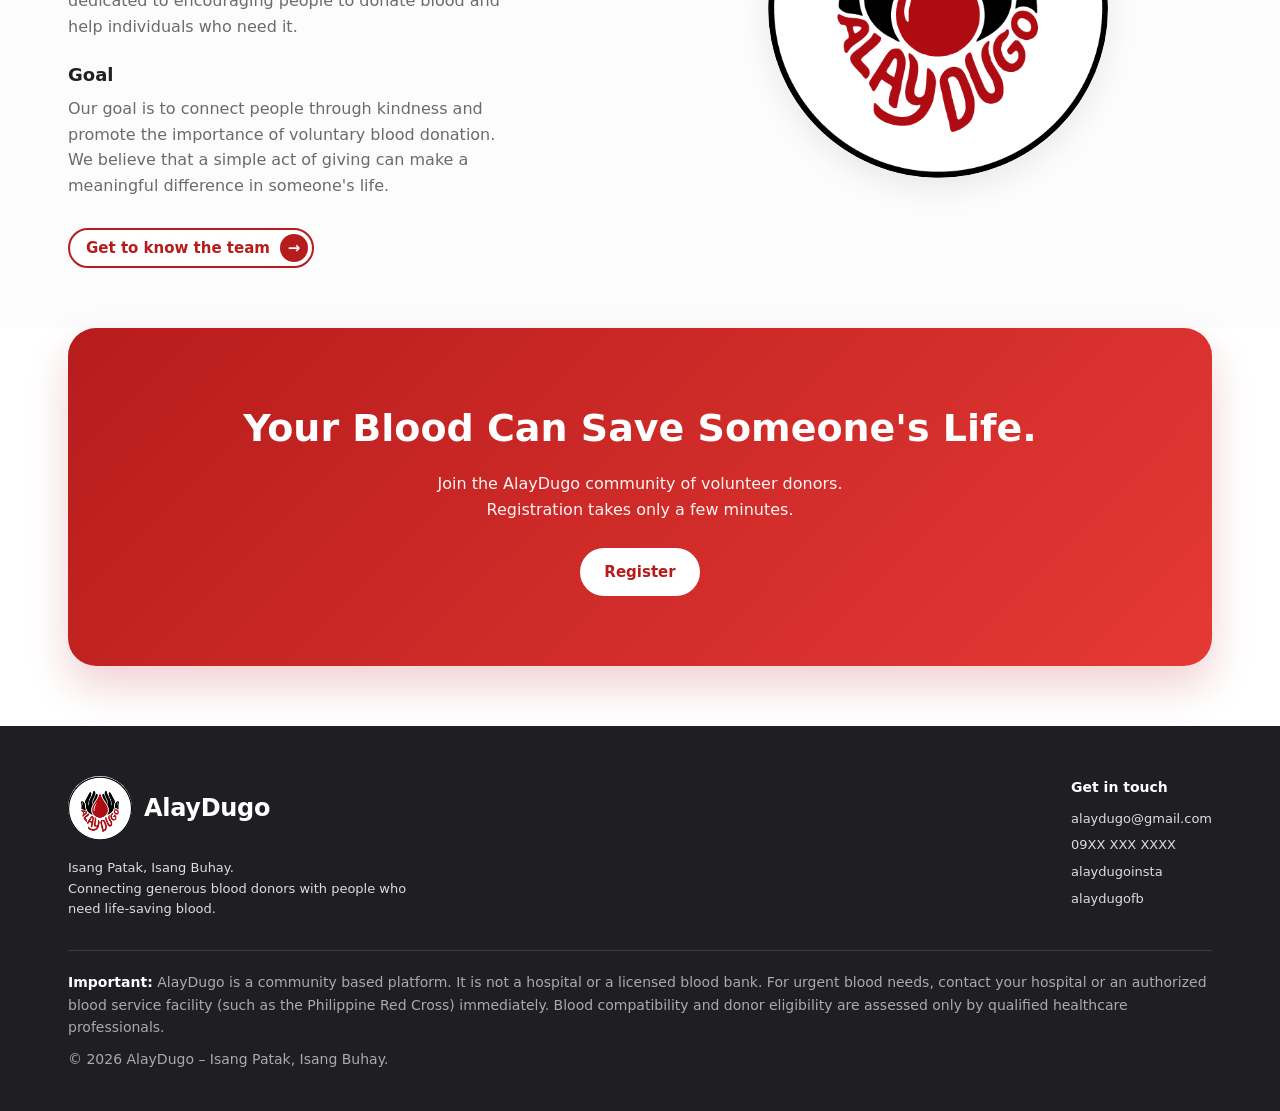
==== commit 4d1f1531: "goods na" ====
--- a/index.html
+++ b/index.html
@@ -6,12 +6,12 @@
   <title>AlayDugo – Isang Patak, Isang Buhay</title>
   <link rel="icon" type="image/png" href="icons/favicon-circle.png">
   <link rel="stylesheet" href="https://fonts.googleapis.com/css2?family=Caveat:wght@700&display=swap">
-  <link rel="stylesheet" href="base.css">
-  <link rel="stylesheet" href="buttons.css">
-  <link rel="stylesheet" href="navbar.css">
-  <link rel="stylesheet" href="footer.css">
-  <link rel="stylesheet" href="shared.css">
-  <link rel="stylesheet" href="home.css">
+  <link rel="stylesheet" href="css/base.css">
+  <link rel="stylesheet" href="css/buttons.css">
+  <link rel="stylesheet" href="css/navbar.css">
+  <link rel="stylesheet" href="css/footer.css">
+  <link rel="stylesheet" href="css/shared.css">
+  <link rel="stylesheet" href="css/home.css">
 </head>
 <body>
 
--- a/css/base.css
+++ b/css/base.css
@@ -0,0 +1,49 @@
+/* Base */
+:root {
+  --primary: #B71C1C;
+  --secondary: #E53935;
+  --bg: #FFFFFF;
+  --light: #F8F9FA;
+  --text: #212121;
+  --pink: #FFEBEE;
+  --muted: #6b6b6b;
+  --nav-h: 72px;
+}
+
+* {
+  box-sizing: border-box;
+  margin: 0;
+  padding: 0;
+}
+
+html {
+  scroll-behavior: smooth;
+}
+
+body {
+  font-family: "Segoe UI", system-ui, Arial, sans-serif;
+  color: var(--text);
+  background: var(--bg);
+  line-height: 1.6;
+}
+
+a {
+  color: inherit;
+  text-decoration: none;
+}
+
+.container {
+  max-width: 1240px;
+  margin: 0 auto;
+  padding: 0 48px;
+}
+
+@media (max-width: 800px) {
+  :root {
+    --nav-h: 64px;
+  }
+
+  .container {
+    padding: 0 20px;
+  }
+}
--- a/css/buttons.css
+++ b/css/buttons.css
@@ -0,0 +1,127 @@
+/* Buttons */
+.btn {
+  display: inline-block;
+  padding: 12px 24px;
+  border-radius: 999px;
+  font-weight: 600;
+  font-size: 15px;
+  border: 0;
+  cursor: pointer;
+  transition: transform .2s, box-shadow .2s, background .2s;
+}
+
+.btn:hover {
+  transform: translateY(-2px);
+  box-shadow: 0 8px 18px rgba(183, 28, 28, .2);
+}
+
+.btn-red {
+  background: var(--secondary);
+  color: #fff;
+}
+
+.btn-red:hover {
+  background: var(--primary);
+}
+
+.btn-white {
+  background: #fff;
+  color: var(--primary);
+}
+
+/* Get to know the team button */
+.btn-team {
+  display: inline-flex;
+  align-items: center;
+  gap: 10px;
+  background: #fff;
+  color: var(--primary);
+  border: 2px solid var(--primary);
+  border-radius: 999px;
+  padding: 4px 4px 4px 16px;
+  font-size: 15px;
+  font-weight: 700;
+  line-height: 1.2;
+}
+
+.btn-team span {
+  display: grid;
+  place-items: center;
+  width: 28px;
+  height: 28px;
+  border-radius: 50%;
+  background: var(--primary);
+  color: #fff;
+  font-size: 15px;
+  transition: transform .2s, background .2s, color .2s;
+}
+
+.btn-team:hover {
+  background: var(--primary);
+  color: #fff;
+}
+
+.btn-team:hover span {
+  background: #fff;
+  color: var(--primary);
+  transform: translateX(3px);
+}
+
+/* Home page tagline */
+.tagline {
+  display: inline-block;
+  margin-bottom: 20px;
+  padding-bottom: 10px;
+  font-family: Georgia, "Times New Roman", serif;
+  font-style: italic;
+  font-weight: 700;
+  font-size: 28px;
+  line-height: 1.3;
+  background: linear-gradient(90deg, var(--primary), var(--secondary) 55%, transparent) left bottom / 100% 3px no-repeat;
+}
+
+.tagline em {
+  color: var(--primary);
+}
+
+.btn-inquiry {
+  display: block;
+  width: 100%;
+  margin-top: auto;
+  background: #fff;
+  color: var(--primary);
+  border: 1px solid var(--primary);
+  border-radius: 12px;
+  padding: 12px;
+  font-weight: 700;
+}
+
+.btn-inquiry:hover {
+  background: var(--pink);
+  box-shadow: none;
+}
+
+.btn[hidden] {
+  display: none;
+}
+
+.btn-register {
+  display: block;
+  width: 100%;
+  background: var(--primary);
+  color: #fff;
+  border: 2px solid var(--primary);
+  padding: 11px;
+  font-weight: 600;
+}
+
+.btn-register:hover {
+  background: var(--primary);
+}
+
+.btn-register.registered {
+  background: #fff;
+  color: #000;
+  border-color: #ebebeb;
+  box-shadow: 0 2px 10px rgba(0,0,0,.06);
+}
--- a/css/navbar.css
+++ b/css/navbar.css
@@ -0,0 +1,161 @@
+/* Navbar */
+.nav .btn.btn-login {
+  background: #fff;
+  color: #000;
+  font-weight: 600;
+  font-size: 15px;
+  padding: 6px 16px;
+  border: 2px solid #ebebeb;
+  box-shadow: 0 2px 10px rgba(0,0,0,.06);
+}
+
+.nav .btn.btn-login:hover {
+  background: #fff;
+  color: #000;
+  border-color: #ebebeb;
+  transform: translateY(-2px);
+  box-shadow: 0 8px 18px rgba(183, 28, 28, .2);
+}
+
+header {
+  position: sticky;
+  top: 0;
+  background: #8E0000;
+  box-shadow: 0 4px 14px rgba(0,0,0,.18);
+  z-index: 10;
+}
+
+.nav {
+  display: flex;
+  align-items: center;
+  justify-content: space-between;
+  height: var(--nav-h);
+}
+
+.brand {
+  display: inline-flex;
+  align-items: center;
+  gap: 12px;
+  color: #fff;
+  font-size: 24px;
+  font-weight: 800;
+  letter-spacing: -0.3px;
+}
+
+.brand-logo {
+  position: relative;
+  display: block;
+  flex-shrink: 0;
+  border-radius: 50%;
+  overflow: hidden;
+}
+
+.brand-logo {
+  width: 56px;
+  height: 56px;
+}
+
+.brand-logo img {
+  position: absolute;
+  display: block;
+  max-width: none;
+  width: 209.84%;
+  height: auto;
+  left: -54.92%;
+  top: -21.52%;
+}
+
+footer .brand-logo {
+  width: 64px;
+  height: 64px;
+}
+
+.nav ul {
+  display: flex;
+  align-items: center;
+  gap: 24px;
+  list-style: none;
+}
+
+.nav ul a {
+  color: #fff;
+  font-size: 15px;
+  font-weight: 600;
+  transition: color .2s;
+}
+
+.nav ul li:nth-last-child(2) {
+  margin-right: -16px;
+}
+
+.nav ul a:hover {
+  color: #FFCDD2;
+}
+
+.nav .btn {
+  padding: 8px 18px;
+  color: #fff;
+}
+
+.nav .btn:hover {
+  color: #fff;
+}
+
+.nav .btn.btn-red {
+  background: #FFC107;
+  color: #3E0000;
+  border: 2px solid #FFC107;
+  padding: 6px 16px;
+}
+
+.nav .btn.btn-red:hover {
+  background: #FFD54F;
+  color: #3E0000;
+  border-color: #FFD54F;
+}
+
+#menu-toggle {
+  display: none;
+  background: none;
+  border: 0;
+  font-size: 26px;
+  cursor: pointer;
+  color: #fff;
+}
+
+footer .brand {
+  color: #fff;
+}
+
+@media (max-width: 800px) {
+  .brand {
+    font-size: 20px;
+    gap: 10px;
+  }
+
+  .brand-logo {
+    width: 44px;
+    height: 44px;
+  }
+
+  #menu-toggle {
+    display: block;
+  }
+
+  .nav ul {
+    display: none;
+    position: absolute;
+    top: var(--nav-h);
+    left: 0;
+    right: 0;
+    background: #8E0000;
+    flex-direction: column;
+    align-items: flex-start;
+    padding: 16px 20px 20px;
+    box-shadow: 0 10px 18px rgba(0,0,0,.2);
+  }
+
+  .nav ul.open {
+    display: flex;
+  }
+}
--- a/css/footer.css
+++ b/css/footer.css
@@ -0,0 +1,49 @@
+/* Footer */
+footer {
+  background: #1f1f23;
+  color: #ddd;
+  padding: 50px 0 30px;
+}
+
+footer .tag {
+  margin-top: 10px;
+  max-width: 360px;
+  font-size: 13px;
+}
+
+.footer-top {
+  display: flex;
+  justify-content: space-between;
+  gap: 30px;
+  flex-wrap: wrap;
+}
+
+.footer-contact h4 {
+  font-size: 14px;
+  color: #fff;
+  margin-bottom: 10px;
+}
+
+.footer-contact p {
+  display: flex;
+  align-items: center;
+  gap: 8px;
+  font-size: 13px;
+  margin-bottom: 6px;
+}
+
+.footer-bottom {
+  border-top: 1px solid #3a3a40;
+  margin-top: 30px;
+  padding-top: 20px;
+  font-size: 14px;
+  color: #aaa;
+}
+
+.footer-bottom p {
+  margin-bottom: 10px;
+}
+
+.footer-bottom strong {
+  color: #fff;
+}
--- a/css/shared.css
+++ b/css/shared.css
@@ -0,0 +1,75 @@
+/* Shared: popups, SOS button, form fields, login gate, page heading */
+/* Popups */
+.modal { position: fixed; inset: 0; background: rgba(0,0,0,.5); display: none; place-items: center; padding: 20px; z-index: 100; }
+.modal.open { display: grid; }
+.modal-box { background: #fff; border-radius: 20px; padding: 28px; width: 100%; max-width: 560px; max-height: 90vh; overflow-y: auto; }
+.modal-box h3 { font-size: 20px; }
+.modal-box label { display: block; font-weight: 700; margin-bottom: 8px; }
+.modal-box textarea { width: 100%; height: 110px; padding: 12px 14px; border: 1px solid #ccc; border-radius: 12px; font: inherit; font-size: 16px; resize: vertical; }
+.modal-box textarea:focus { outline: none; border-color: #212121; }
+.modal-actions { display: flex; justify-content: flex-end; gap: 12px; margin-top: 20px; }
+.modal-actions .btn { border-radius: 10px; padding: 12px 22px; font-weight: 700; }
+.modal-cancel { background: #f0f0f0; color: var(--text); }
+.modal-send { background: var(--primary); color: #fff; }
+.modal-head { display: flex; justify-content: space-between; align-items: center; margin-bottom: 12px; }
+.modal-x { background: none; border: 0; font-size: 28px; line-height: 1; cursor: pointer; color: var(--muted); }
+.camp-modal, .confirm-box { max-width: 520px; }
+.camp-modal .modal-actions .btn, .confirm-box .modal-actions .btn { border-radius: 999px; }
+.camp-modal .modal-cancel, .confirm-box .modal-cancel { background: #fff; border: 2px solid #ebebeb; }
+.modal-box textarea::placeholder { color: #999; }
+.switch { position: relative; width: 52px; height: 30px; background: #cfd8dc; border-radius: 999px; flex-shrink: 0; transition: background .2s; }
+.switch::after { content: ""; position: absolute; top: 3px; left: 3px; width: 24px; height: 24px; border-radius: 50%; background: #fff; box-shadow: 0 1px 3px rgba(0,0,0,.3); transition: transform .2s; }
+.modal-box .consent { display: flex; font-weight: 400; margin: 6px 0 20px; }
+.toast { position: fixed; right: 24px; bottom: 24px; background: #263238; color: #fff; padding: 18px 28px; border-radius: 16px; font-size: 17px; z-index: 200; opacity: 0; transform: translateY(10px); transition: opacity .3s, transform .3s; }
+.toast.show { opacity: 1; transform: none; }
+
+/* Emergency SOS button and hotline list */
+.sos-btn { position: fixed; right: 0; top: 22vh; height: 58px; padding: 0 24px 0 30px; border: 3px solid #fff; border-right: 0; border-radius: 999px 0 0 999px; background: #d50000; color: #fff; font: inherit; font-weight: 900; font-size: 18px; letter-spacing: 1.5px; cursor: pointer; z-index: 90; box-shadow: 0 6px 18px rgba(213,0,0,.4); animation: sos-pulse 1.8s infinite; }
+.sos-btn:hover { background: var(--primary); }
+@keyframes sos-pulse { 0% { box-shadow: 0 0 0 0 rgba(213,0,0,.55); } 100% { box-shadow: 0 0 0 14px rgba(213,0,0,0); } }
+@media (prefers-reduced-motion: reduce) { .sos-btn { animation: none; } }
+.sos-list { display: flex; flex-direction: column; gap: 10px; margin-top: 16px; }
+.sos-list a { display: flex; justify-content: space-between; align-items: center; gap: 12px; background: var(--pink); border-radius: 12px; padding: 14px 16px; font-size: 14px; font-weight: 600; }
+.sos-list a:hover { background: #ffd9de; }
+.sos-list strong { color: var(--primary); font-size: 18px; white-space: nowrap; }
+
+/* Form fields */
+.req { color: var(--secondary); }
+.field { margin-bottom: 16px; }
+.field input, .field select { width: 100%; height: 48px; padding: 0 14px; border: 1px solid #ddd; border-radius: 12px; font: inherit; font-size: 15px; color: var(--text); background: #fff; }
+.field input[type="file"] { height: auto; padding: 0; border: 0; border-radius: 0; background: none; font-size: 15px; }
+.field input:focus, .field select:focus { outline: none; border-color: var(--secondary); }
+.hint { display: block; font-size: 12px; color: var(--muted); margin-top: 6px; }
+.row2 { display: grid; grid-template-columns: 1fr 1fr; gap: 16px; }
+.consent { display: flex; gap: 10px; align-items: flex-start; font-size: 13px; margin: 6px 0 20px; }
+.consent input { width: 18px; height: 18px; margin-top: 2px; flex-shrink: 0; accent-color: var(--primary); }
+.consent a { color: var(--primary); }
+.form-error { color: var(--primary); font-size: 13px; margin: -10px 0 14px; }
+.form-error[hidden] { display: none; }
+.field textarea { width: 100%; height: 90px; padding: 10px 14px; border: 1px solid #ddd; border-radius: 12px; font: inherit; font-size: 15px; resize: vertical; }
+.field textarea:focus { outline: none; border-color: var(--secondary); }
+@media (max-width: 800px) {
+  .row2 { grid-template-columns: 1fr; }
+}
+
+/* Log in to continue card */
+.gate-section { padding: 40px 0 70px; }
+.gate-card { background: #fff; border: 1px solid #eee; border-radius: 22px; padding: 40px 32px; max-width: 760px; margin: 0 auto; text-align: center; box-shadow: 0 6px 24px rgba(0,0,0,.05); }
+.gate-icon { width: 80px; height: 80px; border-radius: 20px; background: var(--pink); display: grid; place-items: center; margin: 0 auto 18px; }
+.gate-icon img { width: 36px; height: 36px; object-fit: contain; display: block; }
+.gate-card h2 { font-size: 24px; font-weight: 800; margin-bottom: 8px; }
+.gate-card p { color: var(--muted); font-size: 17px; max-width: 560px; margin: 0 auto 24px; }
+.gate-buttons { display: flex; gap: 14px; justify-content: center; flex-wrap: wrap; }
+.btn-solid { background: var(--primary); color: #fff; padding: 14px 34px; font-size: 16px; box-shadow: 0 10px 20px rgba(183, 28, 28, .25); }
+.btn-solid:hover { background: var(--primary); }
+.btn-ring { background: #fff; color: var(--primary); border: 2px solid var(--primary); padding: 12px 32px; font-size: 16px; }
+
+/* Page heading */
+.fade { background: #fff linear-gradient(180deg, #FFEBEE 0, #FFFFFF 380px) no-repeat; }
+.about-intro { padding: 60px 0 0; }
+.about-intro h1 { font-size: 36px; font-weight: 900; line-height: 1.15; margin-bottom: 18px; }
+.about-intro p { color: var(--muted); font-size: 16px; max-width: 950px; }
+
+@media (max-width: 800px) {
+  .sos-btn { height: 44px; padding: 0 14px 0 20px; font-size: 14px; }
+}
--- a/css/home.css
+++ b/css/home.css
@@ -0,0 +1,59 @@
+/* Home page */
+/* Home page */
+.know-logo { position: relative; display: block; flex-shrink: 0; border-radius: 50%; overflow: hidden; }
+.know-logo img { position: absolute; display: block; max-width: none; width: 209.84%; height: auto; left: -54.92%; top: -21.52%; }
+.hero { padding: 100px 0; background: #FCFCFD; }
+.hero .container { display: grid; grid-template-columns: 0.9fr 1.1fr; align-items: center; gap: 24px; }
+/* Hero picture: scrapbook page with a taped photo, sticky note and stamp */
+.scrapbook { position: relative; isolation: isolate; padding: 44px 36px 70px; font-family: "Caveat", "Segoe Print", "Bradley Hand", cursive; }
+.scrapbook::before { content: ""; position: absolute; inset: 26px 40px 46px 8px; z-index: -2; background: #d9b98c; border-radius: 4px; transform: rotate(-5deg); box-shadow: 0 10px 24px rgba(0,0,0,.14); }
+.scrapbook::after { content: ""; position: absolute; inset: 8px 6px 28px 38px; z-index: -1; background: linear-gradient(90deg, transparent 34px, #f2a7a7 34px 36px, transparent 36px), repeating-linear-gradient(#fffdf6 0 27px, #b9d3ea 27px 28px); border-radius: 4px; transform: rotate(3deg); box-shadow: 0 10px 24px rgba(0,0,0,.12); }
+.polaroid { position: relative; background: #fff; padding: 14px 14px 8px; transform: rotate(-2deg); box-shadow: 0 16px 34px rgba(0,0,0,.2); }
+.polaroid::before, .polaroid::after { content: ""; position: absolute; top: -14px; width: 110px; height: 32px; z-index: 1; background: repeating-linear-gradient(45deg, rgba(229,57,53,.6) 0 8px, rgba(255,205,210,.75) 8px 16px); }
+.polaroid::before { left: -34px; transform: rotate(-36deg); }
+.polaroid::after { right: -34px; transform: rotate(36deg); }
+.polaroid img { width: 100%; height: auto; display: block; }
+.polaroid figcaption { text-align: center; font-size: 30px; line-height: 1.2; padding-top: 8px; }
+.scrapbook .sticky-note { position: absolute; left: -4px; bottom: 6px; width: 160px; margin: 0; padding: 22px 14px 16px; background: #fff176; color: #212121; font-size: 24px; line-height: 1.1; text-align: center; transform: rotate(-8deg); box-shadow: 0 10px 18px rgba(0,0,0,.18); }
+.scrapbook .sticky-note::before { content: ""; position: absolute; top: 5px; left: 50%; width: 14px; height: 14px; margin-left: -7px; border-radius: 50%; background: radial-gradient(circle at 35% 35%, #ff8a80, #b71c1c 70%); box-shadow: 0 3px 4px rgba(0,0,0,.35); }
+.stamp { position: absolute; right: 0; bottom: 18px; width: 104px; height: 104px; display: grid; place-items: center; text-align: center; padding: 10px; border-radius: 50%; border: 3px double var(--primary); outline: 2px dashed var(--primary); outline-offset: 4px; background: rgba(255,255,255,.92); color: var(--primary); font-size: 27px; line-height: 1; transform: rotate(14deg); }
+.hero h1 { font-size: 54px; line-height: 1.1; font-weight: 800; }
+.hero h1 span { color: var(--secondary); display: block; }
+.hero p { color: var(--muted); margin-top: 18px; max-width: 480px; font-size: 18px; }
+.why { padding: 70px 0; text-align: center; }
+.why h2 { font-size: 36px; font-weight: 900; margin: 0 0 10px; }
+.why .sub { font-size: 14px; font-weight: 500; }
+.cards { display: grid; grid-template-columns: repeat(3, 1fr); gap: 24px; margin-top: 40px; }
+.card { border: 1px solid #ddd; border-radius: 16px; padding: 30px 24px; background: #fff; transition: transform .2s, box-shadow .2s, border-color .2s; }
+.card:hover { transform: translateY(-4px); box-shadow: 0 10px 24px rgba(0,0,0,.08); border-color: var(--secondary); }
+.icon img { width: 48px; height: 48px; object-fit: contain; display: block; }
+.icon { width: 84px; height: 84px; margin: 0 auto 14px; border: 1px solid #ddd; border-radius: 50%; display: grid; place-items: center; background: var(--pink); }
+.icon svg { width: 26px; height: 26px; fill: var(--primary); }
+.card h3 { font-size: 16px; margin-bottom: 8px; }
+.card p { font-size: 14px; color: var(--muted); }
+.know { padding: 60px 0; background: #FCFCFD; }
+.know .container { display: grid; grid-template-columns: 1fr 1fr; gap: 48px; align-items: center; }
+.know-logo { width: 340px; height: 340px; justify-self: center; box-shadow: 0 10px 30px rgba(0,0,0,.08); }
+.know h2 { font-size: 36px; font-weight: 900; margin: 0 0 24px; }
+.know h3 { font-size: 18px; margin-bottom: 6px; }
+.know p { color: var(--muted); max-width: 440px; margin-bottom: 22px; }
+.know .btn { margin-top: 8px; }
+.cta-section { padding: 0 0 60px; }
+.cta { background: linear-gradient(135deg, var(--primary), var(--secondary)); color: #fff; text-align: center; border-radius: 28px; padding: 70px 24px; box-shadow: 0 20px 40px rgba(183, 28, 28, .2); }
+.cta h2 { font-size: 38px; margin-bottom: 12px; }
+.cta p { max-width: 460px; margin: 0 auto 26px; opacity: .95; }
+.hero-buttons { display: flex; gap: 12px; flex-wrap: wrap; margin-top: 26px; }
+.btn-outline { background: #fff; color: #000; border: 2px solid #ebebeb; padding: 10px 22px; box-shadow: 0 2px 10px rgba(0,0,0,.06); }
+@media (max-width: 800px) {
+  .know .container { grid-template-columns: 1fr; }
+  .know-logo { width: 240px; height: 240px; }
+  .hero .container { grid-template-columns: 1fr; }
+  .hero { padding: 40px 0; }
+  .scrapbook { padding: 34px 18px 100px; }
+  .polaroid figcaption { font-size: 24px; }
+  .scrapbook .sticky-note { width: 136px; bottom: 2px; padding: 20px 8px 10px; font-size: 18px; }
+  .stamp { width: 84px; height: 84px; font-size: 21px; }
+  .hero h1 { font-size: 40px; }
+  .cards { grid-template-columns: 1fr; }
+  .cta h2 { font-size: 28px; }
+}
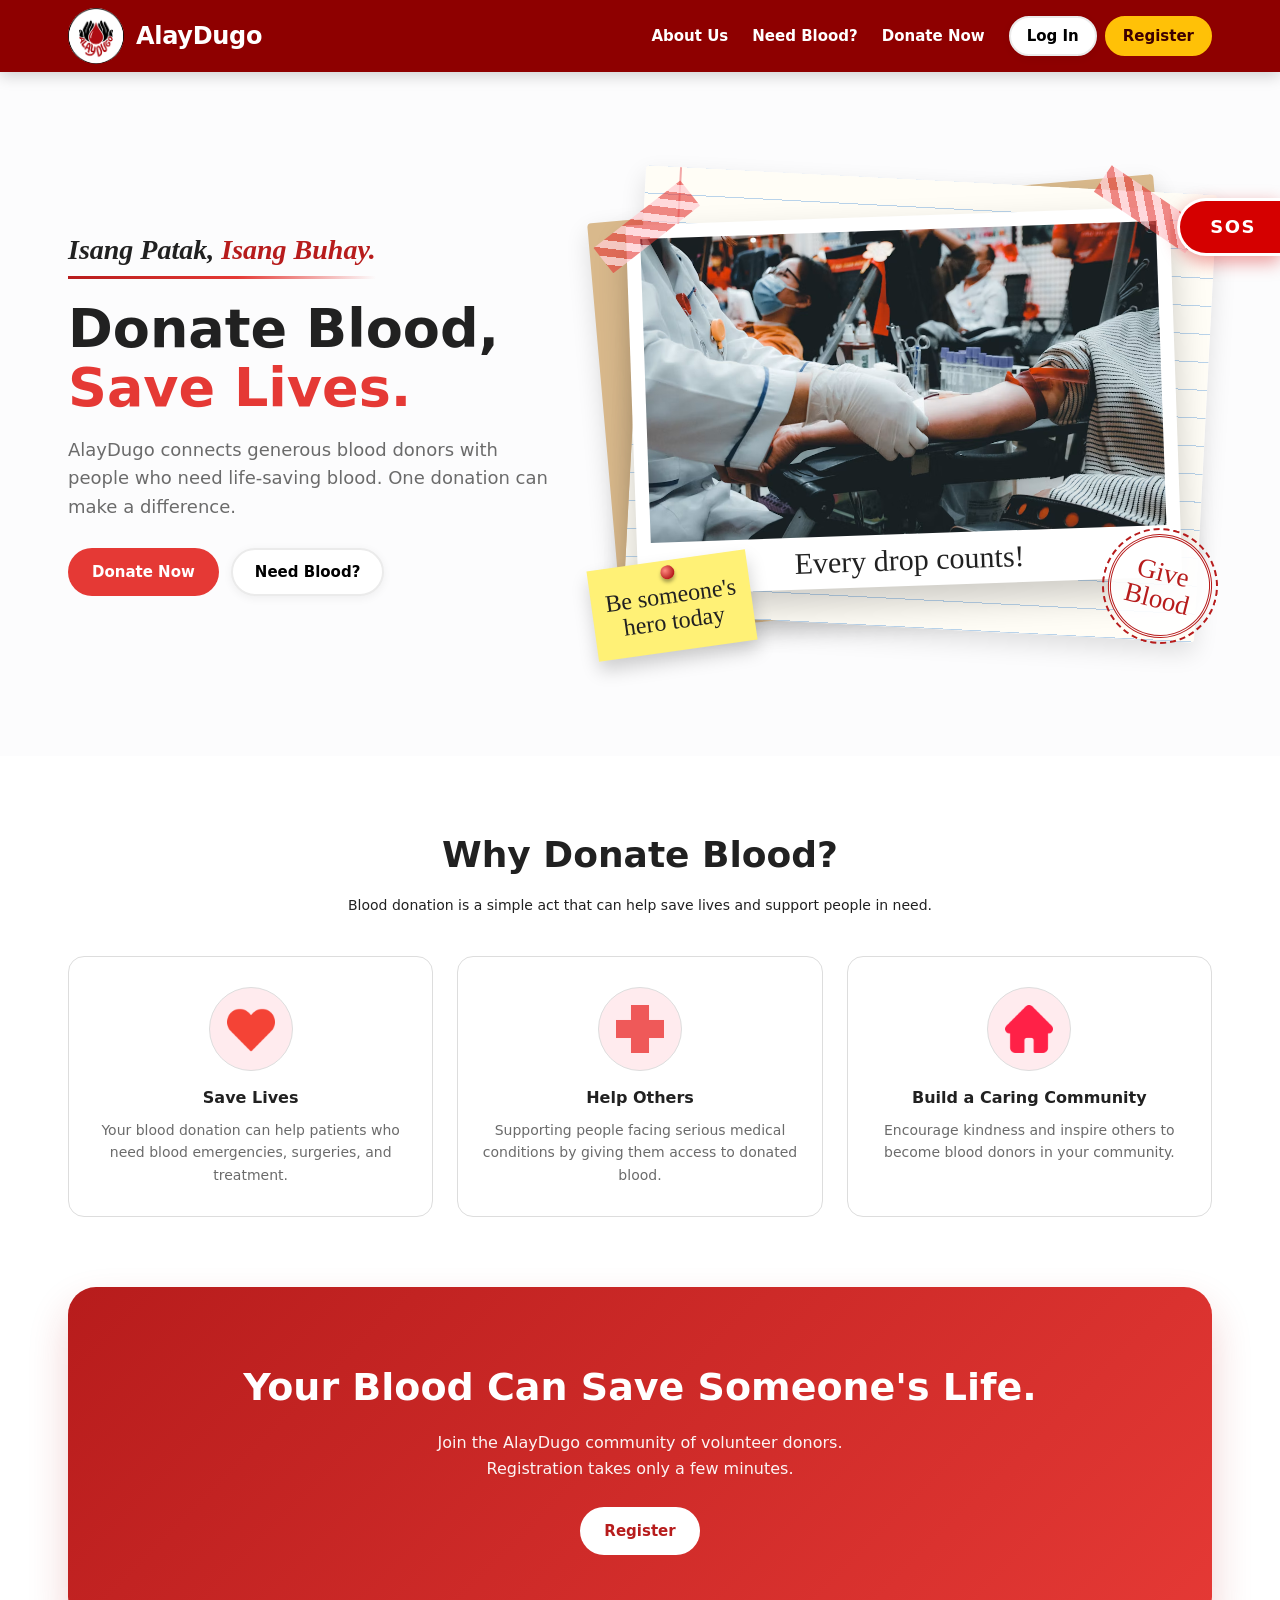
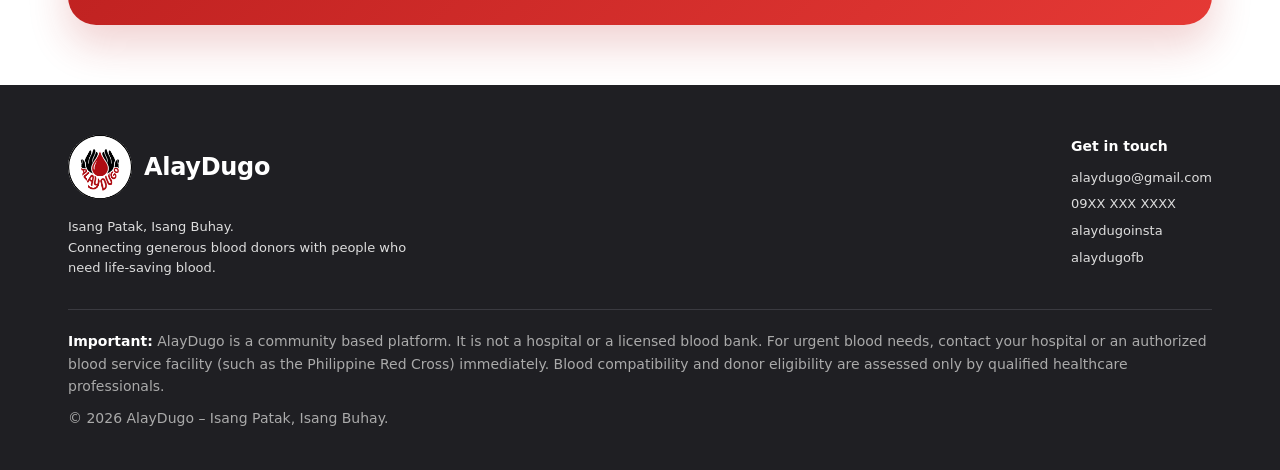
==== commit 76c1ac94: "updated nov 28" ====
--- a/index.html
+++ b/index.html
@@ -5,7 +5,6 @@
   <meta name="viewport" content="width=device-width, initial-scale=1.0">
   <title>AlayDugo – Isang Patak, Isang Buhay</title>
   <link rel="icon" type="image/png" href="icons/favicon-circle.png">
-  <link rel="stylesheet" href="https://fonts.googleapis.com/css2?family=Caveat:wght@700&display=swap">
   <link rel="stylesheet" href="css/base.css">
   <link rel="stylesheet" href="css/buttons.css">
   <link rel="stylesheet" href="css/navbar.css">
@@ -79,25 +78,6 @@
     </div>
   </section>
 
-  <!-- Get to know us -->
-  <section class="know">
-    <div class="container">
-      <div class="know-text">
-      <h2>AlayDugo</h2>
-      <p>"Alay" means offering; "dugo" means blood. AlayDugo is a community platform that makes the offering of blood easier to give and easier to find.</p>
-
-      <h3>About</h3>
-      <p>AlayDugo is a blood donation awareness website dedicated to encouraging people to donate blood and help individuals who need it.</p>
-
-      <h3>Goal</h3>
-      <p>Our goal is to connect people through kindness and promote the importance of voluntary blood donation. We believe that a simple act of giving can make a meaningful difference in someone's life.</p>
-
-      <a href="about.html" class="btn btn-team">Get to know the team <span aria-hidden="true">→</span></a>
-      </div>
-      <div class="know-logo"><img src="icons/alaydugo-logo.jpg" alt="AlayDugo logo"></div>
-    </div>
-  </section>
-
   <!-- Call to action -->
   <section class="cta-section" id="cta">
     <div class="container">
--- a/css/shared.css
+++ b/css/shared.css
@@ -1,75 +1,495 @@
 /* Shared: popups, SOS button, form fields, login gate, page heading */
 /* Popups */
-.modal { position: fixed; inset: 0; background: rgba(0,0,0,.5); display: none; place-items: center; padding: 20px; z-index: 100; }
-.modal.open { display: grid; }
-.modal-box { background: #fff; border-radius: 20px; padding: 28px; width: 100%; max-width: 560px; max-height: 90vh; overflow-y: auto; }
-.modal-box h3 { font-size: 20px; }
-.modal-box label { display: block; font-weight: 700; margin-bottom: 8px; }
-.modal-box textarea { width: 100%; height: 110px; padding: 12px 14px; border: 1px solid #ccc; border-radius: 12px; font: inherit; font-size: 16px; resize: vertical; }
-.modal-box textarea:focus { outline: none; border-color: #212121; }
-.modal-actions { display: flex; justify-content: flex-end; gap: 12px; margin-top: 20px; }
-.modal-actions .btn { border-radius: 10px; padding: 12px 22px; font-weight: 700; }
-.modal-cancel { background: #f0f0f0; color: var(--text); }
-.modal-send { background: var(--primary); color: #fff; }
-.modal-head { display: flex; justify-content: space-between; align-items: center; margin-bottom: 12px; }
-.modal-x { background: none; border: 0; font-size: 28px; line-height: 1; cursor: pointer; color: var(--muted); }
-.camp-modal, .confirm-box { max-width: 520px; }
-.camp-modal .modal-actions .btn, .confirm-box .modal-actions .btn { border-radius: 999px; }
-.camp-modal .modal-cancel, .confirm-box .modal-cancel { background: #fff; border: 2px solid #ebebeb; }
-.modal-box textarea::placeholder { color: #999; }
-.switch { position: relative; width: 52px; height: 30px; background: #cfd8dc; border-radius: 999px; flex-shrink: 0; transition: background .2s; }
-.switch::after { content: ""; position: absolute; top: 3px; left: 3px; width: 24px; height: 24px; border-radius: 50%; background: #fff; box-shadow: 0 1px 3px rgba(0,0,0,.3); transition: transform .2s; }
-.modal-box .consent { display: flex; font-weight: 400; margin: 6px 0 20px; }
-.toast { position: fixed; right: 24px; bottom: 24px; background: #263238; color: #fff; padding: 18px 28px; border-radius: 16px; font-size: 17px; z-index: 200; opacity: 0; transform: translateY(10px); transition: opacity .3s, transform .3s; }
-.toast.show { opacity: 1; transform: none; }
+.modal {
+  position: fixed;
+  inset: 0;
+  background: rgba(0,0,0,.5);
+  display: none;
+  place-items: center;
+  padding: 20px;
+  z-index: 100;
+}
+
+.modal.open {
+  display: grid;
+}
+
+.modal-box {
+  background: #fff;
+  border-radius: 20px;
+  padding: 28px;
+  width: 100%;
+  max-width: 560px;
+  max-height: 90vh;
+  overflow-y: auto;
+}
+
+.modal-box h3 {
+  font-size: 20px;
+}
+
+.modal-box label {
+  display: block;
+  font-weight: 700;
+  margin-bottom: 8px;
+}
+
+.modal-box textarea {
+  width: 100%;
+  height: 110px;
+  padding: 12px 14px;
+  border: 1px solid #ccc;
+  border-radius: 12px;
+  font: inherit;
+  font-size: 16px;
+  resize: vertical;
+}
+
+.modal-box textarea:focus {
+  outline: none;
+  border-color: #212121;
+}
+
+.modal-actions {
+  display: flex;
+  justify-content: flex-end;
+  gap: 12px;
+  margin-top: 20px;
+}
+
+.modal-actions .btn {
+  border-radius: 10px;
+  padding: 12px 22px;
+  font-weight: 700;
+}
+
+.modal-cancel {
+  background: #f0f0f0;
+  color: var(--text);
+}
+
+.modal-send {
+  background: var(--primary);
+  color: #fff;
+}
+
+.modal-head {
+  display: flex;
+  justify-content: space-between;
+  align-items: center;
+  margin-bottom: 12px;
+}
+
+.modal-x {
+  background: none;
+  border: 0;
+  font-size: 28px;
+  line-height: 1;
+  cursor: pointer;
+  color: var(--muted);
+}
+
+.camp-modal,
+.confirm-box {
+  max-width: 520px;
+}
+
+.camp-modal .modal-actions .btn,
+.confirm-box .modal-actions .btn {
+  border-radius: 999px;
+}
+
+.camp-modal .modal-cancel,
+.confirm-box .modal-cancel {
+  background: #fff;
+  border: 2px solid #ebebeb;
+}
+
+.modal-box textarea::placeholder {
+  color: #999;
+}
+
+.switch {
+  position: relative;
+  width: 52px;
+  height: 30px;
+  background: #cfd8dc;
+  border-radius: 999px;
+  flex-shrink: 0;
+  transition: background .2s;
+}
+
+.switch::after {
+  content: "";
+  position: absolute;
+  top: 3px;
+  left: 3px;
+  width: 24px;
+  height: 24px;
+  border-radius: 50%;
+  background: #fff;
+  box-shadow: 0 1px 3px rgba(0,0,0,.3);
+  transition: transform .2s;
+}
+
+.modal-box .consent {
+  display: flex;
+  font-weight: 400;
+  margin: 6px 0 20px;
+}
+
+.toast {
+  position: fixed;
+  right: 24px;
+  bottom: 24px;
+  background: #263238;
+  color: #fff;
+  padding: 18px 28px;
+  border-radius: 16px;
+  font-size: 17px;
+  z-index: 200;
+  opacity: 0;
+  transform: translateY(10px);
+  transition: opacity .3s, transform .3s;
+}
+
+.toast.show {
+  opacity: 1;
+  transform: none;
+}
 
 /* Emergency SOS button and hotline list */
-.sos-btn { position: fixed; right: 0; top: 22vh; height: 58px; padding: 0 24px 0 30px; border: 3px solid #fff; border-right: 0; border-radius: 999px 0 0 999px; background: #d50000; color: #fff; font: inherit; font-weight: 900; font-size: 18px; letter-spacing: 1.5px; cursor: pointer; z-index: 90; box-shadow: 0 6px 18px rgba(213,0,0,.4); animation: sos-pulse 1.8s infinite; }
-.sos-btn:hover { background: var(--primary); }
-@keyframes sos-pulse { 0% { box-shadow: 0 0 0 0 rgba(213,0,0,.55); } 100% { box-shadow: 0 0 0 14px rgba(213,0,0,0); } }
-@media (prefers-reduced-motion: reduce) { .sos-btn { animation: none; } }
-.sos-list { display: flex; flex-direction: column; gap: 10px; margin-top: 16px; }
-.sos-list a { display: flex; justify-content: space-between; align-items: center; gap: 12px; background: var(--pink); border-radius: 12px; padding: 14px 16px; font-size: 14px; font-weight: 600; }
-.sos-list a:hover { background: #ffd9de; }
-.sos-list strong { color: var(--primary); font-size: 18px; white-space: nowrap; }
+.sos-btn {
+  position: fixed;
+  right: 0;
+  top: 22vh;
+  height: 58px;
+  padding: 0 24px 0 30px;
+  border: 3px solid #fff;
+  border-right: 0;
+  border-radius: 999px 0 0 999px;
+  background: #d50000;
+  color: #fff;
+  font: inherit;
+  font-weight: 900;
+  font-size: 18px;
+  letter-spacing: 1.5px;
+  cursor: pointer;
+  z-index: 90;
+  box-shadow: 0 6px 18px rgba(213,0,0,.4);
+  animation: sos-pulse 1.8s infinite;
+}
+
+.sos-btn:hover {
+  background: var(--primary);
+}
+
+@keyframes sos-pulse {
+  0% {
+    box-shadow: 0 0 0 0 rgba(213,0,0,.55);
+  }
+
+  100% {
+    box-shadow: 0 0 0 14px rgba(213,0,0,0);
+  }
+}
+
+@media (prefers-reduced-motion: reduce) {
+  .sos-btn {
+    animation: none;
+  }
+}
+
+.sos-list {
+  display: flex;
+  flex-direction: column;
+  gap: 10px;
+  margin-top: 16px;
+}
+
+.sos-list a {
+  display: flex;
+  justify-content: space-between;
+  align-items: center;
+  gap: 12px;
+  background: var(--pink);
+  border-radius: 12px;
+  padding: 14px 16px;
+  font-size: 14px;
+  font-weight: 600;
+}
+
+.sos-list a:hover {
+  background: #ffd9de;
+}
+
+.sos-list strong {
+  color: var(--primary);
+  font-size: 18px;
+  white-space: nowrap;
+}
+
+/* Popup that replaces the browser's "Open this application?" prompt */
+.call-pop {
+  position: fixed;
+  top: 16px;
+  left: 50%;
+  width: calc(100% - 32px);
+  max-width: 520px;
+  background: #fff;
+  border-radius: 20px;
+  padding: 24px 28px;
+  box-shadow: 0 12px 40px rgba(0,0,0,.35);
+  z-index: 300;
+  opacity: 0;
+  pointer-events: none;
+  transform: translate(-50%, -24px);
+  transition: opacity .25s, transform .25s;
+}
+
+.call-pop.show {
+  opacity: 1;
+  pointer-events: auto;
+  transform: translate(-50%, 0);
+}
+
+.call-pop h4 {
+  font-size: 18px;
+  margin-bottom: 8px;
+}
+
+.call-pop p {
+  color: var(--muted);
+  font-size: 15px;
+}
+
+.call-pop-actions {
+  display: flex;
+  justify-content: flex-end;
+  gap: 12px;
+  margin-top: 20px;
+}
+
+.call-pop-actions button {
+  border-radius: 999px;
+  padding: 12px 22px;
+  font: inherit;
+  font-size: 15px;
+  font-weight: 700;
+  cursor: pointer;
+}
+
+.call-pop-close {
+  background: #fff;
+  border: 2px solid #ebebeb;
+  color: var(--text);
+}
+
+.call-pop-copy {
+  background: var(--primary);
+  border: 2px solid var(--primary);
+  color: #fff;
+}
 
 /* Form fields */
-.req { color: var(--secondary); }
-.field { margin-bottom: 16px; }
-.field input, .field select { width: 100%; height: 48px; padding: 0 14px; border: 1px solid #ddd; border-radius: 12px; font: inherit; font-size: 15px; color: var(--text); background: #fff; }
-.field input[type="file"] { height: auto; padding: 0; border: 0; border-radius: 0; background: none; font-size: 15px; }
-.field input:focus, .field select:focus { outline: none; border-color: var(--secondary); }
-.hint { display: block; font-size: 12px; color: var(--muted); margin-top: 6px; }
-.row2 { display: grid; grid-template-columns: 1fr 1fr; gap: 16px; }
-.consent { display: flex; gap: 10px; align-items: flex-start; font-size: 13px; margin: 6px 0 20px; }
-.consent input { width: 18px; height: 18px; margin-top: 2px; flex-shrink: 0; accent-color: var(--primary); }
-.consent a { color: var(--primary); }
-.form-error { color: var(--primary); font-size: 13px; margin: -10px 0 14px; }
-.form-error[hidden] { display: none; }
-.field textarea { width: 100%; height: 90px; padding: 10px 14px; border: 1px solid #ddd; border-radius: 12px; font: inherit; font-size: 15px; resize: vertical; }
-.field textarea:focus { outline: none; border-color: var(--secondary); }
+.req {
+  color: var(--secondary);
+}
+
+.field {
+  margin-bottom: 16px;
+}
+
+.field input,
+.field select {
+  width: 100%;
+  height: 48px;
+  padding: 0 14px;
+  border: 1px solid #ddd;
+  border-radius: 12px;
+  font: inherit;
+  font-size: 15px;
+  color: var(--text);
+  background: #fff;
+}
+
+.field input[type="file"] {
+  height: auto;
+  padding: 0;
+  border: 0;
+  border-radius: 0;
+  background: none;
+  font-size: 15px;
+}
+
+.field input:focus,
+.field select:focus {
+  outline: none;
+  border-color: var(--secondary);
+}
+
+.hint {
+  display: block;
+  font-size: 12px;
+  color: var(--muted);
+  margin-top: 6px;
+}
+
+.row2 {
+  display: grid;
+  grid-template-columns: 1fr 1fr;
+  gap: 16px;
+}
+
+.consent {
+  display: flex;
+  gap: 10px;
+  align-items: flex-start;
+  font-size: 13px;
+  margin: 6px 0 20px;
+}
+
+.consent input {
+  width: 18px;
+  height: 18px;
+  margin-top: 2px;
+  flex-shrink: 0;
+  accent-color: var(--primary);
+}
+
+.consent a {
+  color: var(--primary);
+}
+
+.form-error {
+  color: var(--primary);
+  font-size: 13px;
+  margin: -10px 0 14px;
+}
+
+.form-error[hidden] {
+  display: none;
+}
+
+.field textarea {
+  width: 100%;
+  height: 90px;
+  padding: 10px 14px;
+  border: 1px solid #ddd;
+  border-radius: 12px;
+  font: inherit;
+  font-size: 15px;
+  resize: vertical;
+}
+
+.field textarea:focus {
+  outline: none;
+  border-color: var(--secondary);
+}
+
+/* Log in to continue card */
+.gate-section {
+  padding: 40px 0 70px;
+}
+
+.gate-card {
+  background: #fff;
+  border: 1px solid #eee;
+  border-radius: 22px;
+  padding: 40px 32px;
+  max-width: 760px;
+  margin: 0 auto;
+  text-align: center;
+  box-shadow: 0 6px 24px rgba(0,0,0,.05);
+}
+
+.gate-icon {
+  width: 80px;
+  height: 80px;
+  border-radius: 20px;
+  background: var(--pink);
+  display: grid;
+  place-items: center;
+  margin: 0 auto 18px;
+}
+
+.gate-icon img {
+  width: 36px;
+  height: 36px;
+  object-fit: contain;
+  display: block;
+}
+
+.gate-card h2 {
+  font-size: 24px;
+  font-weight: 800;
+  margin-bottom: 8px;
+}
+
+.gate-card p {
+  color: var(--muted);
+  font-size: 17px;
+  max-width: 560px;
+  margin: 0 auto 24px;
+}
+
+.gate-buttons {
+  display: flex;
+  gap: 14px;
+  justify-content: center;
+  flex-wrap: wrap;
+}
+
+.btn-solid {
+  background: var(--primary);
+  color: #fff;
+  padding: 14px 34px;
+  font-size: 16px;
+  box-shadow: 0 10px 20px rgba(183, 28, 28, .25);
+}
+
+.btn-solid:hover {
+  background: var(--primary);
+}
+
+.btn-ring {
+  background: #fff;
+  color: var(--primary);
+  border: 2px solid var(--primary);
+  padding: 12px 32px;
+  font-size: 16px;
+}
+
+/* Page heading */
+.fade {
+  background: #fff linear-gradient(180deg, #FFEBEE 0, #FFFFFF 380px) no-repeat;
+}
+
+.about-intro {
+  padding: 60px 0 0;
+}
+
+.about-intro h1 {
+  font-size: 36px;
+  font-weight: 900;
+  line-height: 1.15;
+  margin-bottom: 18px;
+}
+
+.about-intro p {
+  color: var(--muted);
+  font-size: 16px;
+  max-width: 950px;
+}
+
 @media (max-width: 800px) {
-  .row2 { grid-template-columns: 1fr; }
-}
-
-/* Log in to continue card */
-.gate-section { padding: 40px 0 70px; }
-.gate-card { background: #fff; border: 1px solid #eee; border-radius: 22px; padding: 40px 32px; max-width: 760px; margin: 0 auto; text-align: center; box-shadow: 0 6px 24px rgba(0,0,0,.05); }
-.gate-icon { width: 80px; height: 80px; border-radius: 20px; background: var(--pink); display: grid; place-items: center; margin: 0 auto 18px; }
-.gate-icon img { width: 36px; height: 36px; object-fit: contain; display: block; }
-.gate-card h2 { font-size: 24px; font-weight: 800; margin-bottom: 8px; }
-.gate-card p { color: var(--muted); font-size: 17px; max-width: 560px; margin: 0 auto 24px; }
-.gate-buttons { display: flex; gap: 14px; justify-content: center; flex-wrap: wrap; }
-.btn-solid { background: var(--primary); color: #fff; padding: 14px 34px; font-size: 16px; box-shadow: 0 10px 20px rgba(183, 28, 28, .25); }
-.btn-solid:hover { background: var(--primary); }
-.btn-ring { background: #fff; color: var(--primary); border: 2px solid var(--primary); padding: 12px 32px; font-size: 16px; }
-
-/* Page heading */
-.fade { background: #fff linear-gradient(180deg, #FFEBEE 0, #FFFFFF 380px) no-repeat; }
-.about-intro { padding: 60px 0 0; }
-.about-intro h1 { font-size: 36px; font-weight: 900; line-height: 1.15; margin-bottom: 18px; }
-.about-intro p { color: var(--muted); font-size: 16px; max-width: 950px; }
-
-@media (max-width: 800px) {
-  .sos-btn { height: 44px; padding: 0 14px 0 20px; font-size: 14px; }
+  .row2 {
+    grid-template-columns: 1fr;
+  }
+
+  .sos-btn {
+    height: 44px;
+    padding: 0 14px 0 20px;
+    font-size: 14px;
+  }
 }
--- a/css/home.css
+++ b/css/home.css
@@ -1,59 +1,390 @@
 /* Home page */
-/* Home page */
-.know-logo { position: relative; display: block; flex-shrink: 0; border-radius: 50%; overflow: hidden; }
-.know-logo img { position: absolute; display: block; max-width: none; width: 209.84%; height: auto; left: -54.92%; top: -21.52%; }
-.hero { padding: 100px 0; background: #FCFCFD; }
-.hero .container { display: grid; grid-template-columns: 0.9fr 1.1fr; align-items: center; gap: 24px; }
-/* Hero picture: scrapbook page with a taped photo, sticky note and stamp */
-.scrapbook { position: relative; isolation: isolate; padding: 44px 36px 70px; font-family: "Caveat", "Segoe Print", "Bradley Hand", cursive; }
-.scrapbook::before { content: ""; position: absolute; inset: 26px 40px 46px 8px; z-index: -2; background: #d9b98c; border-radius: 4px; transform: rotate(-5deg); box-shadow: 0 10px 24px rgba(0,0,0,.14); }
-.scrapbook::after { content: ""; position: absolute; inset: 8px 6px 28px 38px; z-index: -1; background: linear-gradient(90deg, transparent 34px, #f2a7a7 34px 36px, transparent 36px), repeating-linear-gradient(#fffdf6 0 27px, #b9d3ea 27px 28px); border-radius: 4px; transform: rotate(3deg); box-shadow: 0 10px 24px rgba(0,0,0,.12); }
-.polaroid { position: relative; background: #fff; padding: 14px 14px 8px; transform: rotate(-2deg); box-shadow: 0 16px 34px rgba(0,0,0,.2); }
-.polaroid::before, .polaroid::after { content: ""; position: absolute; top: -14px; width: 110px; height: 32px; z-index: 1; background: repeating-linear-gradient(45deg, rgba(229,57,53,.6) 0 8px, rgba(255,205,210,.75) 8px 16px); }
-.polaroid::before { left: -34px; transform: rotate(-36deg); }
-.polaroid::after { right: -34px; transform: rotate(36deg); }
-.polaroid img { width: 100%; height: auto; display: block; }
-.polaroid figcaption { text-align: center; font-size: 30px; line-height: 1.2; padding-top: 8px; }
-.scrapbook .sticky-note { position: absolute; left: -4px; bottom: 6px; width: 160px; margin: 0; padding: 22px 14px 16px; background: #fff176; color: #212121; font-size: 24px; line-height: 1.1; text-align: center; transform: rotate(-8deg); box-shadow: 0 10px 18px rgba(0,0,0,.18); }
-.scrapbook .sticky-note::before { content: ""; position: absolute; top: 5px; left: 50%; width: 14px; height: 14px; margin-left: -7px; border-radius: 50%; background: radial-gradient(circle at 35% 35%, #ff8a80, #b71c1c 70%); box-shadow: 0 3px 4px rgba(0,0,0,.35); }
-.stamp { position: absolute; right: 0; bottom: 18px; width: 104px; height: 104px; display: grid; place-items: center; text-align: center; padding: 10px; border-radius: 50%; border: 3px double var(--primary); outline: 2px dashed var(--primary); outline-offset: 4px; background: rgba(255,255,255,.92); color: var(--primary); font-size: 27px; line-height: 1; transform: rotate(14deg); }
-.hero h1 { font-size: 54px; line-height: 1.1; font-weight: 800; }
-.hero h1 span { color: var(--secondary); display: block; }
-.hero p { color: var(--muted); margin-top: 18px; max-width: 480px; font-size: 18px; }
-.why { padding: 70px 0; text-align: center; }
-.why h2 { font-size: 36px; font-weight: 900; margin: 0 0 10px; }
-.why .sub { font-size: 14px; font-weight: 500; }
-.cards { display: grid; grid-template-columns: repeat(3, 1fr); gap: 24px; margin-top: 40px; }
-.card { border: 1px solid #ddd; border-radius: 16px; padding: 30px 24px; background: #fff; transition: transform .2s, box-shadow .2s, border-color .2s; }
-.card:hover { transform: translateY(-4px); box-shadow: 0 10px 24px rgba(0,0,0,.08); border-color: var(--secondary); }
-.icon img { width: 48px; height: 48px; object-fit: contain; display: block; }
-.icon { width: 84px; height: 84px; margin: 0 auto 14px; border: 1px solid #ddd; border-radius: 50%; display: grid; place-items: center; background: var(--pink); }
-.icon svg { width: 26px; height: 26px; fill: var(--primary); }
-.card h3 { font-size: 16px; margin-bottom: 8px; }
-.card p { font-size: 14px; color: var(--muted); }
-.know { padding: 60px 0; background: #FCFCFD; }
-.know .container { display: grid; grid-template-columns: 1fr 1fr; gap: 48px; align-items: center; }
-.know-logo { width: 340px; height: 340px; justify-self: center; box-shadow: 0 10px 30px rgba(0,0,0,.08); }
-.know h2 { font-size: 36px; font-weight: 900; margin: 0 0 24px; }
-.know h3 { font-size: 18px; margin-bottom: 6px; }
-.know p { color: var(--muted); max-width: 440px; margin-bottom: 22px; }
-.know .btn { margin-top: 8px; }
-.cta-section { padding: 0 0 60px; }
-.cta { background: linear-gradient(135deg, var(--primary), var(--secondary)); color: #fff; text-align: center; border-radius: 28px; padding: 70px 24px; box-shadow: 0 20px 40px rgba(183, 28, 28, .2); }
-.cta h2 { font-size: 38px; margin-bottom: 12px; }
-.cta p { max-width: 460px; margin: 0 auto 26px; opacity: .95; }
-.hero-buttons { display: flex; gap: 12px; flex-wrap: wrap; margin-top: 26px; }
-.btn-outline { background: #fff; color: #000; border: 2px solid #ebebeb; padding: 10px 22px; box-shadow: 0 2px 10px rgba(0,0,0,.06); }
+
+/* Logo */
+.know-logo {
+  position: relative;
+  display: block;
+  flex-shrink: 0;
+  border-radius: 50%;
+  overflow: hidden;
+}
+
+.know-logo img {
+  position: absolute;
+  display: block;
+  max-width: none;
+  width: 209.84%;
+  height: auto;
+  left: -54.92%;
+  top: -21.52%;
+}
+
+/* Hero Section */
+.hero {
+  padding: 100px 0;
+  background: #FCFCFD;
+}
+
+.hero .container {
+  display: grid;
+  grid-template-columns: 0.9fr 1.1fr;
+  align-items: center;
+  gap: 24px;
+}
+
+.hero h1 {
+  font-size: 54px;
+  line-height: 1.1;
+  font-weight: 800;
+}
+
+.hero h1 span {
+  color: var(--secondary);
+  display: block;
+}
+
+.hero p {
+  color: var(--muted);
+  margin-top: 18px;
+  max-width: 480px;
+  font-size: 18px;
+}
+
+.hero-buttons {
+  display: flex;
+  gap: 12px;
+  flex-wrap: wrap;
+  margin-top: 26px;
+}
+
+/* Scrapbook Hero Picture */
+.scrapbook {
+  position: relative;
+  isolation: isolate;
+  padding: 44px 36px 70px;
+  font-family: "Caveat", "Segoe Print", "Bradley Hand", cursive;
+}
+
+.scrapbook::before {
+  content: "";
+  position: absolute;
+  inset: 26px 40px 46px 8px;
+  z-index: -2;
+  background: #d9b98c;
+  border-radius: 4px;
+  transform: rotate(-5deg);
+  box-shadow: 0 10px 24px rgba(0,0,0,.14);
+}
+
+.scrapbook::after {
+  content: "";
+  position: absolute;
+  inset: 8px 6px 28px 38px;
+  z-index: -1;
+  background: linear-gradient(90deg, transparent 34px, #f2a7a7 34px 36px, transparent 36px), repeating-linear-gradient(#fffdf6 0 27px, #b9d3ea 27px 28px);
+  border-radius: 4px;
+  transform: rotate(3deg);
+  box-shadow: 0 10px 24px rgba(0,0,0,.12);
+}
+
+
+/* Polaroid */
+.polaroid {
+  position: relative;
+  background: #fff;
+  padding: 14px 14px 8px;
+  transform: rotate(-2deg);
+  box-shadow: 0 16px 34px rgba(0,0,0,.2);
+}
+
+.polaroid::before,
+.polaroid::after {
+  content: "";
+  position: absolute;
+  top: -14px;
+  width: 110px;
+  height: 32px;
+  z-index: 1;
+  background: repeating-linear-gradient(45deg, rgba(229,57,53,.6) 0 8px, rgba(255,205,210,.75) 8px 16px);
+}
+
+.polaroid::before {
+  left: -34px;
+  transform: rotate(-36deg);
+}
+
+.polaroid::after {
+  right: -34px;
+  transform: rotate(36deg);
+}
+
+.polaroid img {
+  width: 100%;
+  height: auto;
+  display: block;
+}
+
+.polaroid figcaption {
+  text-align: center;
+  font-size: 30px;
+  line-height: 1.2;
+  padding-top: 8px;
+}
+
+
+/* Sticky Note */
+.scrapbook .sticky-note {
+  position: absolute;
+  left: -4px;
+  bottom: 6px;
+  width: 160px;
+  margin: 0;
+  padding: 22px 14px 16px;
+  background: #fff176;
+  color: #212121;
+  font-size: 24px;
+  line-height: 1.1;
+  text-align: center;
+  transform: rotate(-8deg);
+  box-shadow: 0 10px 18px rgba(0,0,0,.18);
+}
+
+.scrapbook .sticky-note::before {
+  content: "";
+  position: absolute;
+  top: 5px;
+  left: 50%;
+  width: 14px;
+  height: 14px;
+  margin-left: -7px;
+  border-radius: 50%;
+  background: radial-gradient(circle at 35% 35%, #ff8a80, #b71c1c 70%);
+  box-shadow: 0 3px 4px rgba(0,0,0,.35);
+}
+
+/* Stamp */
+.stamp {
+  position: absolute;
+  right: 0;
+  bottom: 18px;
+  width: 104px;
+  height: 104px;
+  display: grid;
+  place-items: center;
+  text-align: center;
+  padding: 10px;
+  border-radius: 50%;
+  border: 3px double var(--primary);
+  outline: 2px dashed var(--primary);
+  outline-offset: 4px;
+  background: rgba(255,255,255,.92);
+  color: var(--primary);
+  font-size: 27px;
+  line-height: 1;
+  transform: rotate(14deg);
+}
+
+/* Why Section */
+.why {
+  padding: 70px 0;
+  text-align: center;
+}
+
+.why h2 {
+  font-size: 36px;
+  font-weight: 900;
+  margin: 0 0 10px;
+}
+
+.why .sub {
+  font-size: 14px;
+  font-weight: 500;
+}
+
+
+/* Cards */
+.cards {
+  display: grid;
+  grid-template-columns: repeat(3, 1fr);
+  gap: 24px;
+  margin-top: 40px;
+}
+
+.card {
+  border: 1px solid #ddd;
+  border-radius: 16px;
+  padding: 30px 24px;
+  background: #fff;
+  transition: transform .2s, box-shadow .2s, border-color .2s;
+}
+
+.card:hover {
+  transform: translateY(-4px);
+  box-shadow: 0 10px 24px rgba(0,0,0,.08);
+  border-color: var(--secondary);
+}
+
+.card h3 {
+  font-size: 16px;
+  margin-bottom: 8px;
+}
+
+.card p {
+  font-size: 14px;
+  color: var(--muted);
+}
+
+
+/* Card Icons */
+.icon {
+  width: 84px;
+  height: 84px;
+  margin: 0 auto 14px;
+  border: 1px solid #ddd;
+  border-radius: 50%;
+  display: grid;
+  place-items: center;
+  background: var(--pink);
+}
+
+.icon img {
+  width: 48px;
+  height: 48px;
+  object-fit: contain;
+  display: block;
+}
+
+.icon svg {
+  width: 26px;
+  height: 26px;
+  fill: var(--primary);
+}
+
+/* Know Section */
+.know {
+  padding: 60px 0;
+  background: #FCFCFD;
+}
+
+.know .container {
+  display: grid;
+  grid-template-columns: 1fr 1fr;
+  gap: 48px;
+  align-items: center;
+}
+
+.know-logo {
+  width: 340px;
+  height: 340px;
+  justify-self: center;
+  box-shadow: 0 10px 30px rgba(0,0,0,.08);
+}
+
+.know h2 {
+  font-size: 36px;
+  font-weight: 900;
+  margin: 0 0 24px;
+}
+
+.know h3 {
+  font-size: 18px;
+  margin-bottom: 6px;
+}
+
+.know p {
+  color: var(--muted);
+  max-width: 440px;
+  margin-bottom: 22px;
+}
+
+.know .btn {
+  margin-top: 8px;
+}
+
+/* Call to Action Section */
+.cta-section {
+  padding: 0 0 60px;
+}
+
+.cta {
+  background: linear-gradient(135deg, var(--primary), var(--secondary));
+  color: #fff;
+  text-align: center;
+  border-radius: 28px;
+  padding: 70px 24px;
+  box-shadow: 0 20px 40px rgba(183, 28, 28, .2);
+}
+
+.cta h2 {
+  font-size: 38px;
+  margin-bottom: 12px;
+}
+
+.cta p {
+  max-width: 460px;
+  margin: 0 auto 26px;
+  opacity: .95;
+}
+
+/* Buttons */
+.btn-outline {
+  background: #fff;
+  color: #000;
+  border: 2px solid #ebebeb;
+  padding: 10px 22px;
+  box-shadow: 0 2px 10px rgba(0,0,0,.06);
+}
+
+
 @media (max-width: 800px) {
-  .know .container { grid-template-columns: 1fr; }
-  .know-logo { width: 240px; height: 240px; }
-  .hero .container { grid-template-columns: 1fr; }
-  .hero { padding: 40px 0; }
-  .scrapbook { padding: 34px 18px 100px; }
-  .polaroid figcaption { font-size: 24px; }
-  .scrapbook .sticky-note { width: 136px; bottom: 2px; padding: 20px 8px 10px; font-size: 18px; }
-  .stamp { width: 84px; height: 84px; font-size: 21px; }
-  .hero h1 { font-size: 40px; }
-  .cards { grid-template-columns: 1fr; }
-  .cta h2 { font-size: 28px; }
-}+
+  .know .container {
+    grid-template-columns: 1fr;
+  }
+
+  .know-logo {
+    width: 240px;
+    height: 240px;
+  }
+
+  .hero .container {
+    grid-template-columns: 1fr;
+  }
+
+  .hero {
+    padding: 40px 0;
+  }
+
+  .scrapbook {
+    padding: 34px 18px 100px;
+  }
+
+  .polaroid figcaption {
+    font-size: 24px;
+  }
+
+  .scrapbook .sticky-note {
+    width: 136px;
+    bottom: 2px;
+    padding: 20px 8px 10px;
+    font-size: 18px;
+  }
+
+  .stamp {
+    width: 84px;
+    height: 84px;
+    font-size: 21px;
+  }
+
+  .hero h1 {
+    font-size: 40px;
+  }
+
+  .cards {
+    grid-template-columns: 1fr;
+  }
+
+  .cta h2 {
+    font-size: 28px;
+  }
+}
